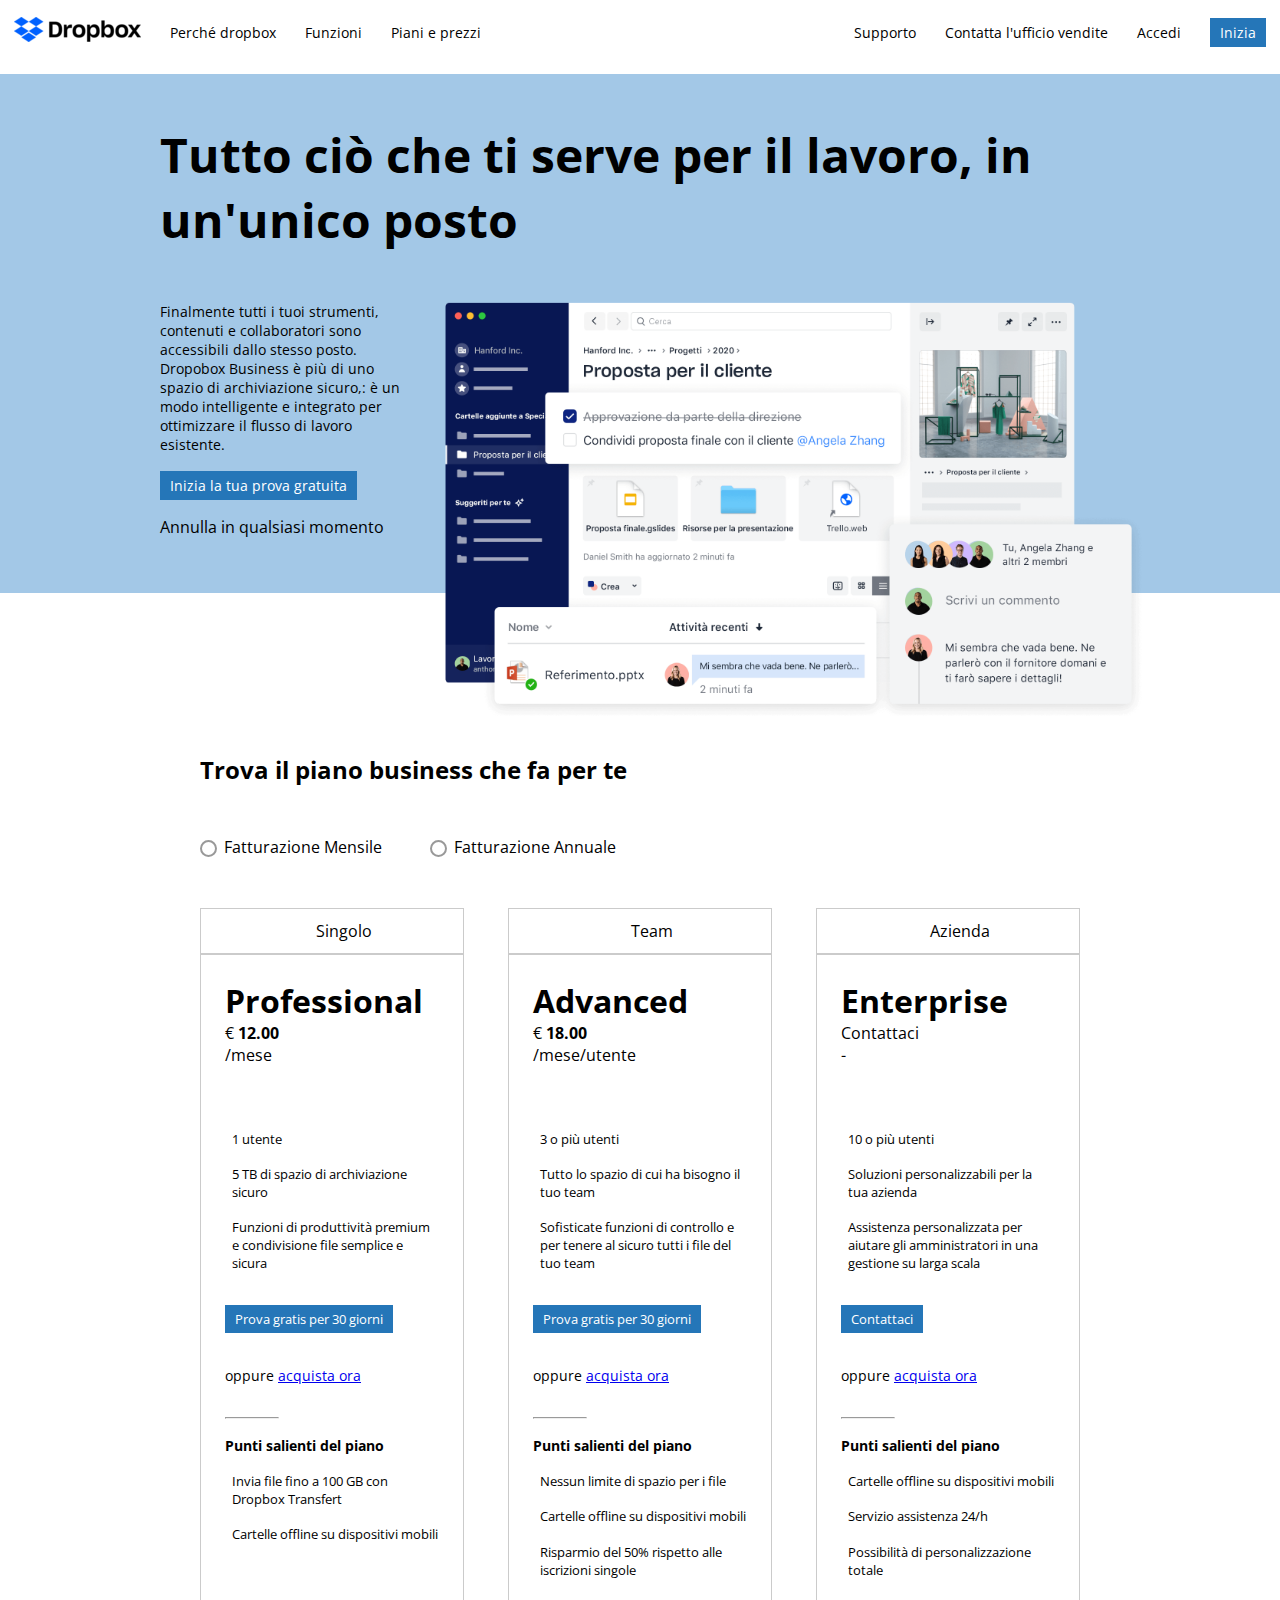
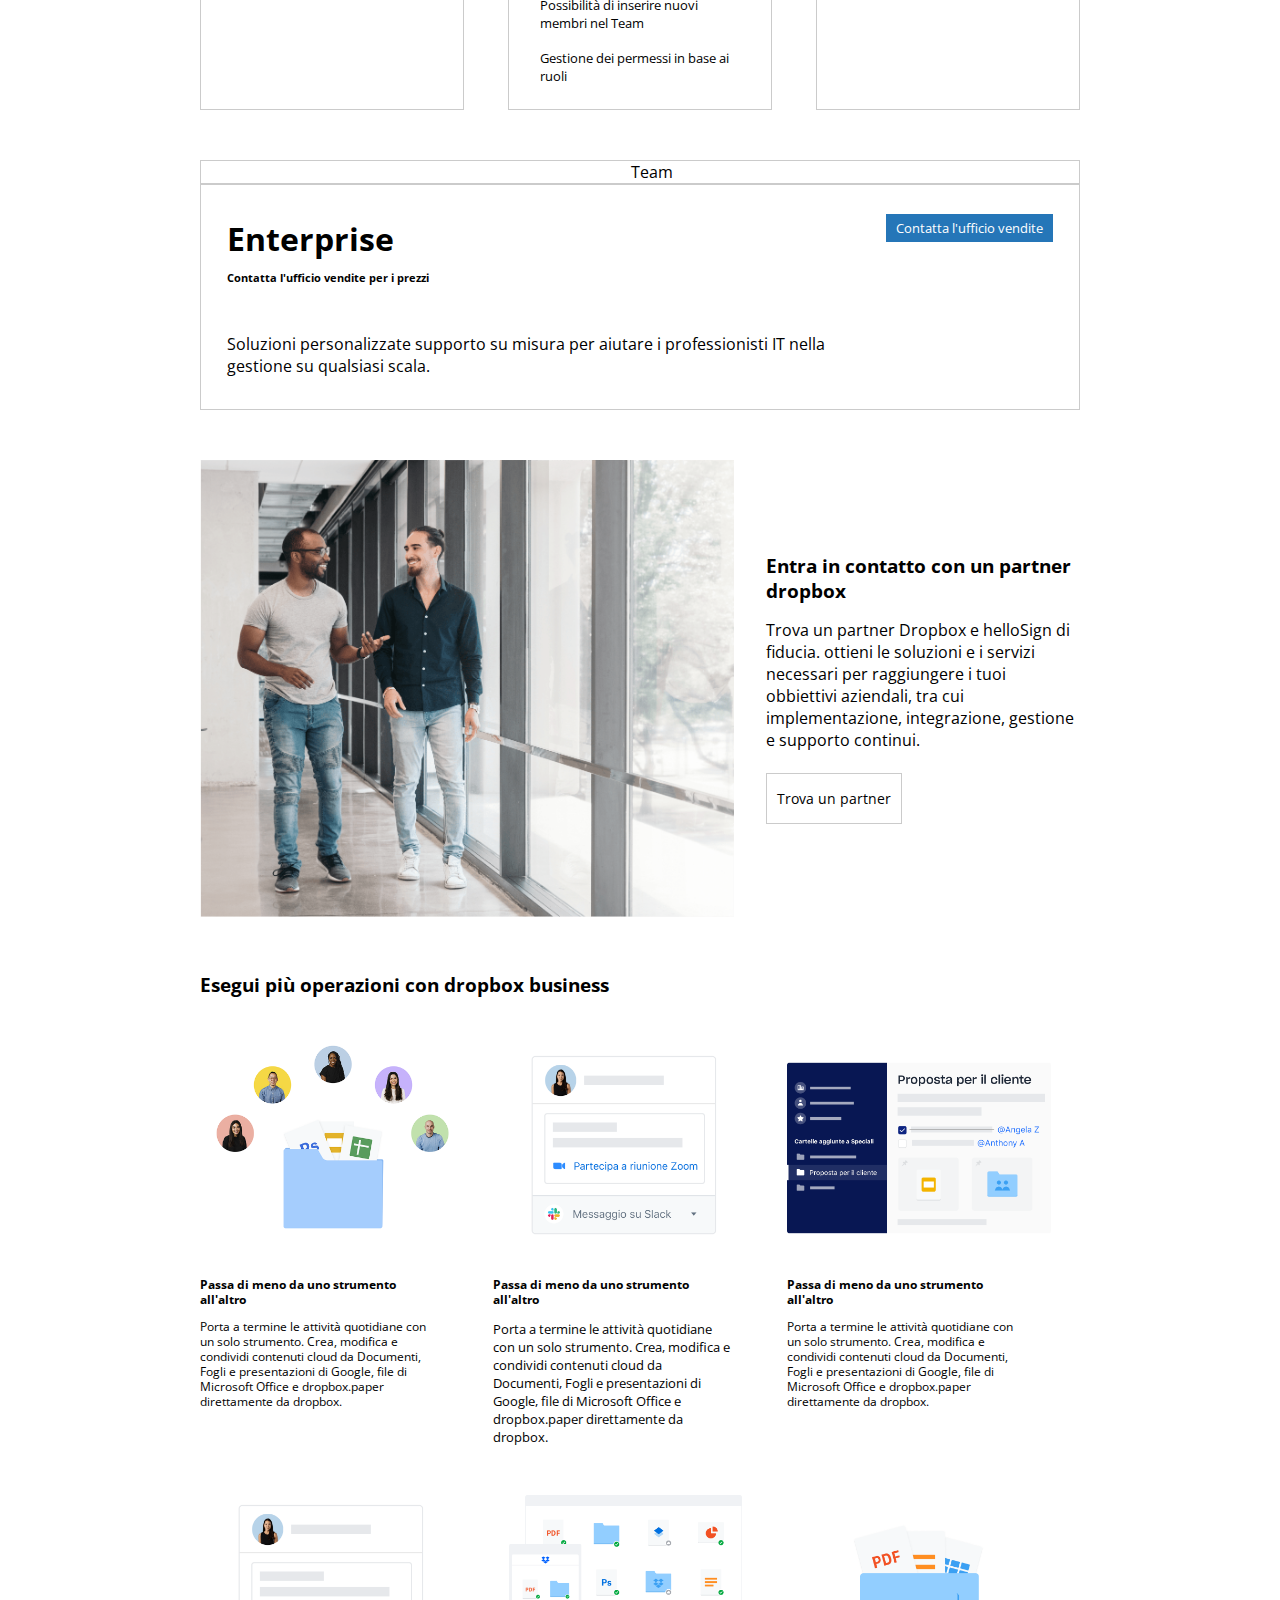
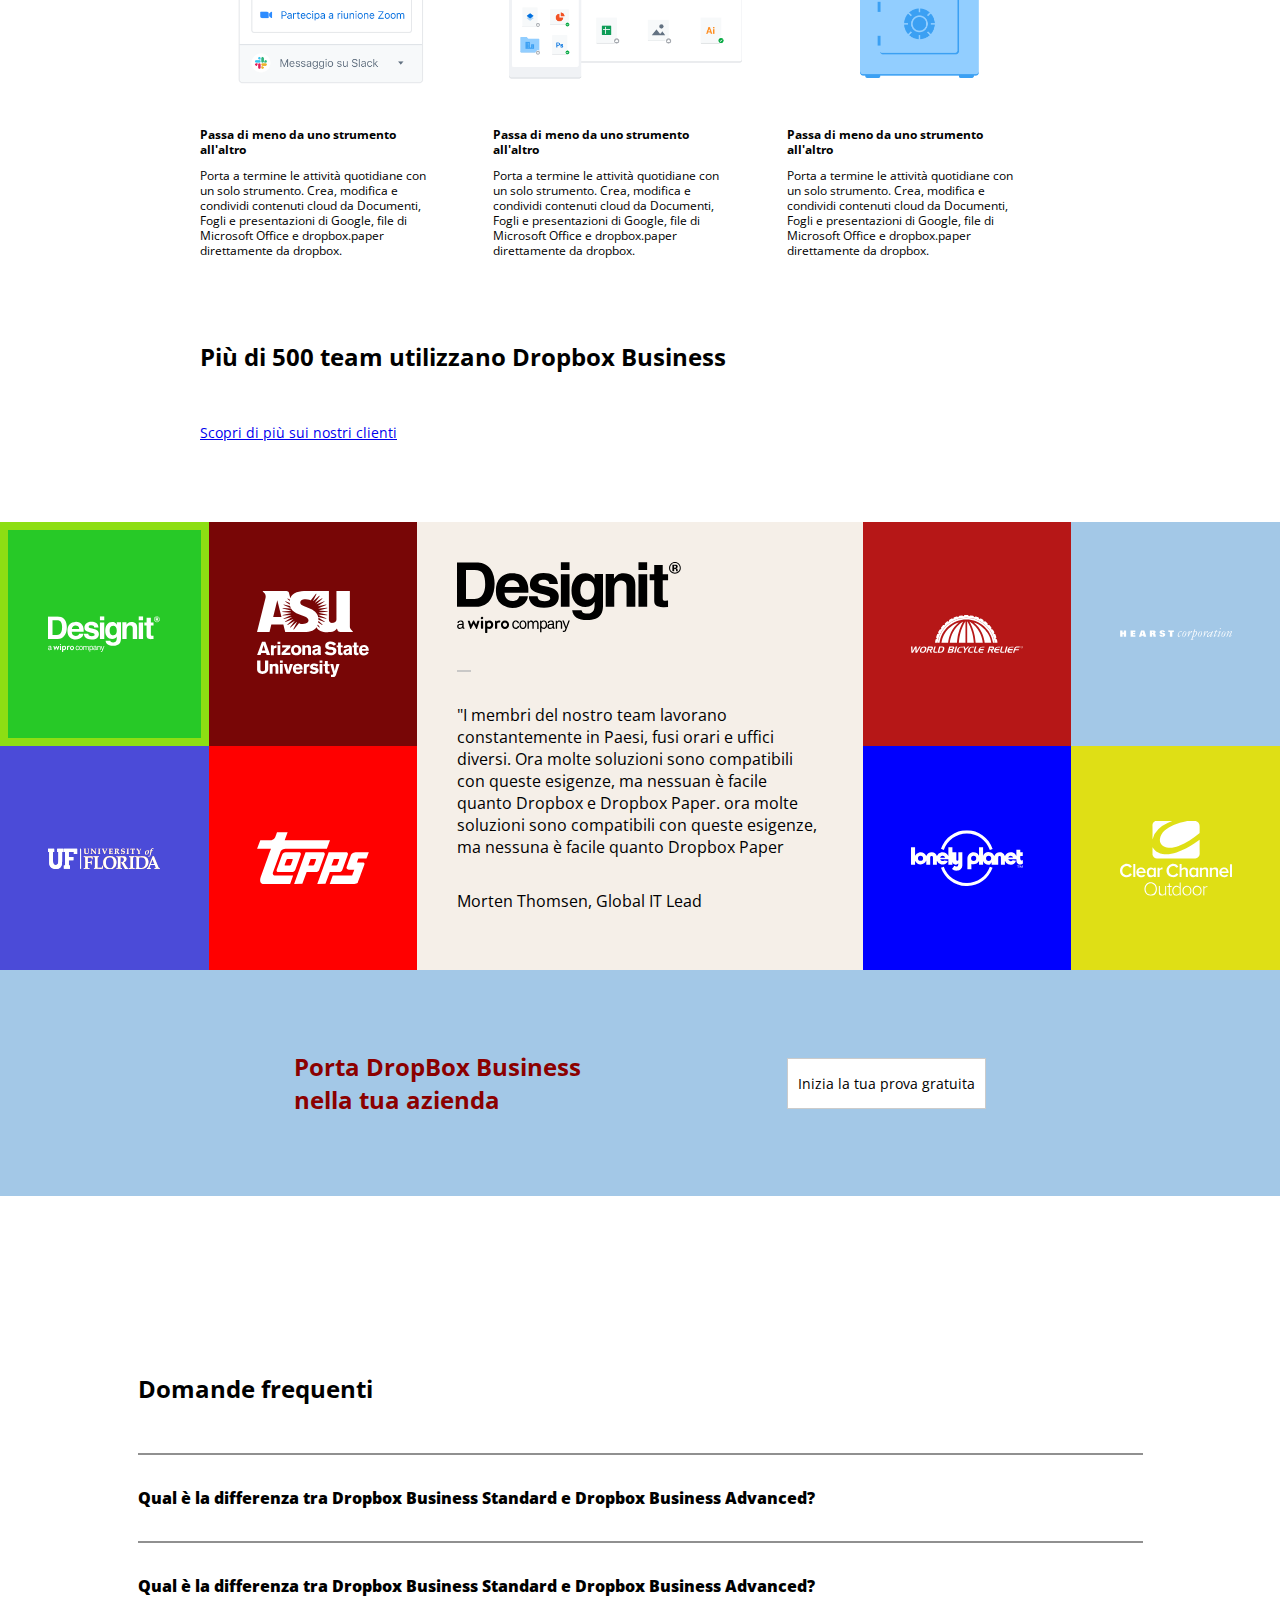
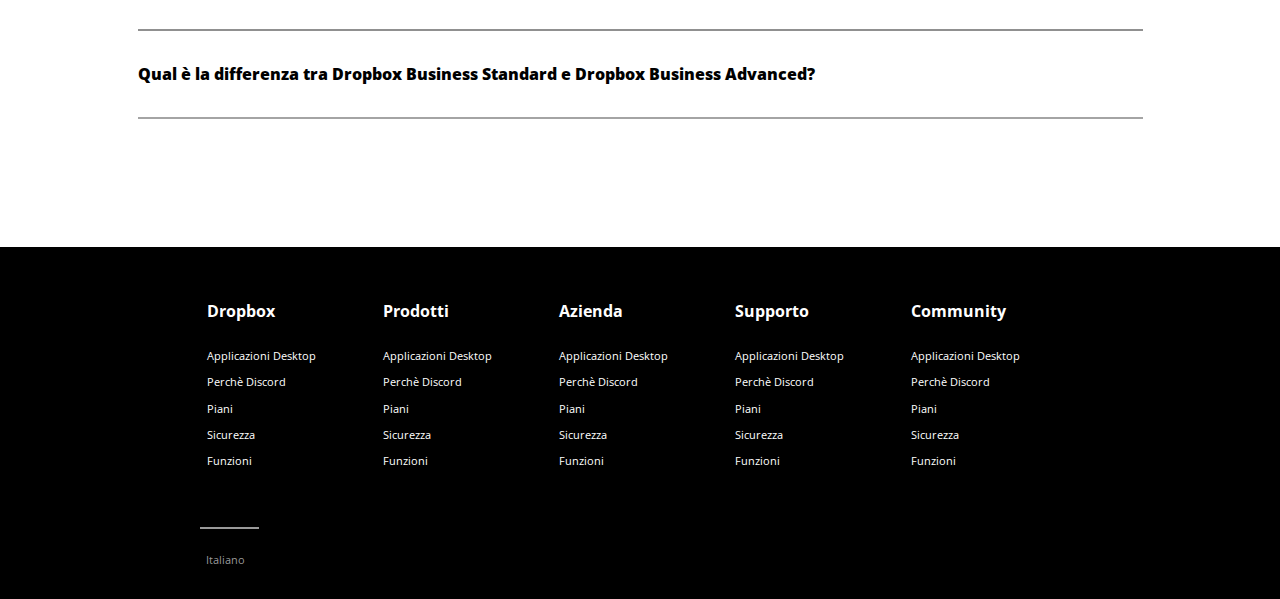
==== bonus/index.html @ b7b5dd9b "Inizio dropdown del bonus." ====
<!DOCTYPE html>
<html lang="en">
    <head>
        <meta charset="UTF-8">
        <meta http-equiv="X-UA-Compatible" content="IE=edge">
        <meta name="viewport" content="width=device-width, initial-scale=1.0">
        <link rel="stylesheet" href="./css/style.css">
        <link rel="preconnect" href="https://fonts.googleapis.com">
        <link rel="preconnect" href="https://fonts.gstatic.com" crossorigin>
        <link rel="stylesheet" href="https://cdnjs.cloudflare.com/ajax/libs/font-awesome/6.2.0/css/all.min.css" integrity="sha512-xh6O/CkQoPOWDdYTDqeRdPCVd1SpvCA9XXcUnZS2FmJNp1coAFzvtCN9BmamE+4aHK8yyUHUSCcJHgXloTyT2A==" crossorigin="anonymous" referrerpolicy="no-referrer" />
        <link href="https://fonts.googleapis.com/css2?family=Noto+Nastaliq+Urdu&family=Open+Sans&display=swap" rel="stylesheet">
        <title>Esercizio Dropbox</title>
    </head>
        <body>

            <!-- Header -->

            <header>
                <div class="header-container">
                    <div class="row-header">
                        <div class="flex flex-header">
                            <div class="margin-top-bottom-20">
                                <a href="#" class="button-reset font-size-09"><img class="margin-1em" src="./img/logo-small.png" alt="logo"></a>
                           </div>
                            <div class="list-container">
                                    <ul class="flex-list">




                                        <li class="list-decoration-none">
                             

                                                <div class="dropdown">
                                                    <a class="link-reset-black margin-1em font-size-09 link" href="#">Perché dropbox</a>
                                                    <div class="dropdown-menu margin-1em  flex flex-column">
                                                        
                                                        
                                                        <a class="link link-reset-black font-size-07" href="#business">Piano Business</a>
                                                       <a class="link link-reset-black font-size-07 margin-top-05em" href="#dropbusiness">Dropbox bunsiness</a>
                                                       <a class="link link-reset-black font-size-07 margin-top-05em" href="#team">Teams partner</a> 
                                                       <a class="link link-reset-black font-size-07 margin-top-05em" href="#faq">Domande frequenti</a>
                                                        
                                                        <a class="link link-reset-black font-size-07" href="#footer">Piè di pagina</a>
                                                        
                                                    </div>
                                                </div>
                
                                            
                                            </li>
                                            






                                        <li class="list-decoration-none"><a class="link-reset-black margin-1em font-size-09" href="#">Funzioni</a></li>
                                        <li class="list-decoration-none"><a class="link-reset-black margin-1em font-size-09" href="#">Piani e prezzi</a></li>
                                    </ul>
                                </div>
                        </div>
                        <div class="col-30 flex flex-header">
                            <div class="list-container">
                                <ul class="flex-list">
                                    <li class="list-decoration-none"><a class="link-reset-black margin-1em font-size-09" href="#">Supporto</a></li>
                                    <li class="list-decoration-none"><a class="link-reset-black margin-1em font-size-09" href="#">Contatta l'ufficio vendite</a></li>
                                    <li class="list-decoration-none"><a class="link-reset-black margin-1em font-size-09" href="#">Accedi</a></li>
                                </ul>
                            </div>
                            <a href="#" class="margin-1em button-reset button-blue font-size-09">Inizia</a>
                        </div>
                    </div>
                </div>
            </header> 

            <!-- Main -->

            <main>
                
                <!-- Prima sezione Jumbo-->
                <section class="section-jumbo">
                    <div class="first-jumbo-container">
                        <div class="row">
                                <div class="title-col">
                                    <div class="big-title">Tutto ciò che ti serve per il lavoro, in un'unico posto</div>
                                </div>
                        <div class="first-jumbo-row flex margin-top-50">
                                <div class="p-col-16em ">
                                    <p class="font-size-09">Finalmente tutti i tuoi strumenti, contenuti e collaboratori sono accessibili dallo stesso posto. Dropobox Business è più di uno spazio di archiviazione sicuro,: è un modo intelligente e integrato per ottimizzare il flusso di lavoro esistente.</p>
                                    <!-- <button class="button-reset button-blue margin-top-bottom-20">Inizia la tua prova gratuita</button> -->
                                    <div class="margin-top-bottom-20"><a href="#" class=" button-reset button-blue font-size-09">Inizia la tua prova gratuita</a></div>
                                    <p>Annulla in qualsiasi momento</p>
                                    <i class="margin-top-50 padding-bottom-2em fa-solid fa-arrow-down"></i>
                                </div>
                                <div class="img-col">
                                    <img class="jumbo" src="./img/jumbo.png" alt="Jumbo">
                                </div>
                        </div>
                        </div>
                    </div>
                </section>


                <!-- Sezione offerte-->

                <section class="margin-top-50 section" id="business">
                    <div class="first-business-container">
                        <div class="row">
                            <div class="business-col">
                                <h3 class="font-size-title">Trova il piano business che fa per te</h3>
                            </div>
                        </div>
                            <div class="business-col flex">
                                <div class="margin-right-3em"><input class="margin-right-05em" type="radio" name="fatturazione">Fatturazione Mensile</div> 
                                <div><input class="margin-right-05em" type="radio" name="fatturazione">Fatturazione Annuale</div>
                            </div>
                        </div>
                    </section>
                    <section>

                         <!-- Sezione piani tariffari-->

                        <div class="business-col promotion-row flex">
                            <div class="promotion-col flex">
                                <span><i class="padding-right-1em fa-solid fa-user-large"></i>Singolo</span>
                            </div>
                            <div class="promotion-col flex">
                                <span><i class="padding-right-1em fa-solid fa-users"></i>Team</span>
                            </div>                            
                            <div class="promotion-col flex">
                                <span><i class="padding-right-1em fa-solid fa-building"></i>Azienda</span>
                            </div>
                        </div>
                        
                        <div class="business-offer-row promotion-row flex">
                            <div class="offer-col">
                                <div class="margin-15em">
                                    <h3 class="title-promotion">Professional</h3>
                                    <span>&euro; <strong>12.00</strong></span>
                                    <div>/mese</div>
                                    <div class="margin-top-30 padding-top-1em">
                                        <div class="flex">
                                            <i class="fa-solid fa-user-large"></i>
                                            <span class="font-size-09"> 1 utente</span>
                                        </div>
                                        <div class="flex">
                                            <i class="fa-solid fa-folder"></i>
                                            <span class="font-size-09">5 TB di spazio di archiviazione sicuro</span>
                                        </div>
                                        <div class="flex">
                                            <i class="fa-solid fa-share-nodes"></i>
                                            <span class="font-size-09">Funzioni di produttività premium e condivisione file semplice e sicura</span>
                                        </div>
                                        <div class="margin-top-bottom-20"><a href="#" class="button-reset button-blue font-size-09">Prova gratis per 30 giorni</a></div>
                                        <div >oppure <a href="#">acquista ora</a></div>
                                        <hr class="margin-right-10em margin-top-2em">
                                        <h4>Punti salienti del piano</h4>
                                        <div class="flex">
                                            <i class="fa-solid fa-check blue-check"></i>
                                            <span class="font-size-09">Invia file fino a 100 GB con Dropbox Transfert</span>
                                        </div>
                                        <div class="flex">
                                            <i class="fa-solid fa-check blue-check "></i>
                                            <span class="font-size-09"> Cartelle offline su dispositivi mobili</span>
                                        </div>
                                        </div>
                                </div>
                            </div>

                            <div class="offer-col">
                                <div class="margin-15em">
                                    <h3 class="title-promotion">Advanced</h3>
                                    <span>&euro; <strong>18.00</strong></span>
                                    <div>/mese/utente</div>
                                    <div class="margin-top-30 padding-top-1em">
                                        <div class="flex">
                                            <i class="fa-solid fa-users"></i>
                                            <span class="font-size-09"> 3 o più utenti</span>
                                        </div>
                                        <div class="flex">
                                            <i class="fa-solid fa-folder"></i>
                                            <span class="font-size-09">Tutto lo spazio di cui ha bisogno il tuo team</span>
                                        </div>
                                        <div class="flex">
                                            <i class="fa-solid fa-share-nodes"></i>
                                            <span class="font-size-09">Sofisticate funzioni di controllo e per tenere al sicuro tutti i file del tuo team</span>
                                        </div>
                                        <div class="margin-top-bottom-20"><a href="#" class="button-reset button-blue font-size-09">Prova gratis per 30 giorni</a></div>
                                        <div>oppure <a href="#">acquista ora</a></div>
                                        <hr class="margin-right-10em margin-top-2em">
                                        <h4>Punti salienti del piano</h4>
                                        <div class="flex">
                                            <i class="fa-solid fa-check blue-check "></i>
                                            <span class="font-size-09">Nessun limite di spazio per i file</span>
                                        </div>
                                        <div class="flex">
                                            <i class="fa-solid fa-check blue-check "></i>
                                            <span class="font-size-09">Cartelle offline su dispositivi mobili</span>
                                        </div>
                                        <div class="flex">
                                            <i class="fa-solid fa-check blue-check "></i>
                                            <span class="font-size-09">Risparmio del 50% rispetto alle iscrizioni singole</span>
                                        </div>
                                        <div class="flex">
                                            <i class="fa-solid fa-check blue-check "></i>
                                            <span class="font-size-09">Possibilità di inserire nuovi membri nel Team</span>
                                        </div>
                                        <div class="flex">
                                            <i class="fa-solid fa-check blue-check "></i>
                                            <span class="font-size-09">Gestione dei permessi in base ai ruoli</span>
                                        </div>
                                    </div>
                                </div>
                            </div>

                            <div class="offer-col">
                                <div class="margin-15em">
                                    <h3 class="title-promotion">Enterprise</h3>
                                    <span>Contattaci</span>
                                    <div>-</div>
                                    <div class="margin-top-30 padding-top-1em">
                                        <div class="flex">
                                            <i class="fa-solid fa-user-large"></i>
                                            <span class="font-size-09"> 10 o più utenti</span>
                                        </div>
                                        <div class="flex">
                                            <i class="fa-solid fa-folder"></i>
                                            <span class="font-size-09">Soluzioni personalizzabili per la tua azienda</span>
                                        </div>
                                        <div class="flex">
                                            <i class="fa-solid fa-share-nodes"></i>
                                            <span class="font-size-09">Assistenza personalizzata per aiutare gli amministratori in una gestione su larga scala</span>
                                        </div>
                                        <div class="margin-top-bottom-20"><a href="#" class="button-reset button-blue font-size-09">Contattaci</a></div>
                                        <div>oppure <a href="#">acquista ora</a></div>
                                        <hr class="margin-right-10em margin-top-2em">
                                        <h4>Punti salienti del piano</h4>
                                        <div class="flex">
                                            <i class="fa-solid fa-check blue-check "></i>
                                            <span class="font-size-09"> Cartelle offline su dispositivi mobili</span>
                                        </div>
                                        <div class="flex">
                                            <i class="fa-solid fa-check blue-check "></i>
                                            <span class="font-size-09">Servizio assistenza 24/h</span>
                                        </div>
                                        <div class="flex">
                                            <i class="fa-solid fa-check blue-check "></i>
                                            <span class="font-size-09">Possibilità di personalizzazione totale</span>
                                        </div>
                                    </div>
                                </div>
                            </div>
                        </div>
                </section>

                <!-- Team -->
                
                <section class="team-height" id="partner">
                    <div class="flex flex-center margin-top-50">
                        <div class="private-row">
                            <div class="private-col flex ">
                                <div><i class="padding-right-1em fa-solid fa-building"></i>Team</div>
                            </div>
                            <div class="private-col flex justify-content">
                                <div class="enterprise-width">
                                    <h3 class="title-promotion">Enterprise</h3>
                                    <h6>Contatta l'ufficio vendite per i prezzi</h6>
                                    <p class="margin-top-2em">Soluzioni personalizzate supporto su misura per aiutare i professionisti IT nella gestione su qualsiasi scala.</p>
                                </div>
                                <div class="padding-top-1em">
                                    <div><a href="#" class="button-reset button-blue font-size-09">Contatta l'ufficio vendite</a></div>
                                </div>
                            </div>
                        </div>
                    </div>
                </section>

                <!--  Sezione partner dropbox -->
                
                <section class="height">
                    <div class="flex flex-center margin-top-50">
                        <div class="partner-container">
                            <div class="partner-row flex">
                                <div class="partner-col-img">
                                    <img class="partner-img" src="./img/partner.png" alt="">
                                </div>
                                <div class="img-text-col flex">
                                    <h3>Entra in contatto con un partner dropbox</h3>
                                    <p>Trova un partner Dropbox e helloSign di fiducia. ottieni le soluzioni e i servizi necessari per raggiungere i tuoi obbiettivi aziendali, tra cui implementazione, integrazione, gestione e supporto continui.</p>
                                    <div class="margin-top-bottom-20"><a href="#" class="button-reset button-white font-size-09">Trova un partner</a></div>
                                </div>
                            </div>
                        </div>
                    </div>
                </section>

                 <!--  Sezione operazioni dropbox business  -->

                <section id="dropbusiness">
                    <div class="operation-container flex margin-top-50 ">
                        <div class="operation-row ">
                            <h3 class="-big">Esegui più operazioni con dropbox business</h3>
                            
                            <div class="flex flex-row padding-top-1em">
                                <div class="col-33 padding-right">
                                    <img class="partner-img" src="./img/business-feature-switching-tools.png" alt="">
                                    <div class="description-img">
                                        <h4>Passa di meno da uno strumento all'altro</h4>
                                        <p class="font-size-09">Porta a termine le attività quotidiane con un solo strumento. Crea, modifica e condividi contenuti cloud da Documenti, Fogli e presentazioni di Google, file di Microsoft Office e dropbox.paper direttamente da dropbox.</p>
                                    </div>
                                </div>
                                
                                <div class="col-33 padding-right">
                                    <img class="partner-img" src="./img/business-feature-integrations-it.png" alt="">
                                    <div class="description-img">
                                        <h4>Passa di meno da uno strumento all'altro</h4>
                                        <p class="">Porta a termine le attività quotidiane con un solo strumento. Crea, modifica e condividi contenuti cloud da Documenti, Fogli e presentazioni di Google, file di Microsoft Office e dropbox.paper direttamente da dropbox.</p>
                                    </div>
                                </div>
                                
                                <div class="col-33 padding-right">
                                    <img class="partner-img" src="./img/business-feature-coordinate-it.png" alt="">
                                    <div class="description-img">
                                        <h4>Passa di meno da uno strumento all'altro</h4>
                                        <p class="font-size-09">Porta a termine le attività quotidiane con un solo strumento. Crea, modifica e condividi contenuti cloud da Documenti, Fogli e presentazioni di Google, file di Microsoft Office e dropbox.paper direttamente da dropbox.</p>
                                    </div>
                                </div>
                            </div>

                            <div class="flex flex-row padding-top-1em">
                                <div class="col-33 padding-right">
                                    <img class="partner-img" src="./img/business-feature-integrations-it.png" alt="">
                                    <div class="description-img">
                                            <h4>Passa di meno da uno strumento all'altro</h4>
                                            <p class="font-size-09">Porta a termine le attività quotidiane con un solo strumento. Crea, modifica e condividi contenuti cloud da Documenti, Fogli e presentazioni di Google, file di Microsoft Office e dropbox.paper direttamente da dropbox.</p>
                                    </div>
                                </div>                     
                                <div class="col-33 padding-right">
                                    <img class="partner-img" src="./img/business-feature-multi-device.png" alt="">
                                    <div class="description-img">
                                        <h4>Passa di meno da uno strumento all'altro</h4>
                                        <p class="font-size-09">Porta a termine le attività quotidiane con un solo strumento. Crea, modifica e condividi contenuti cloud da Documenti, Fogli e presentazioni di Google, file di Microsoft Office e dropbox.paper direttamente da dropbox.</p>
                                    </div>
                                </div>                             
                                <div class="col-33 padding-right">
                                    <img class="partner-img" src="./img/business-feature-security.png" alt="">
                                    <div class="description-img">
                                        <h4>Passa di meno da uno strumento all'altro</h4>
                                        <p class="font-size-09">Porta a termine le attività quotidiane con un solo strumento. Crea, modifica e condividi contenuti cloud da Documenti, Fogli e presentazioni di Google, file di Microsoft Office e dropbox.paper direttamente da dropbox.</p>
                                    </div>
                                </div>
                            </div>

                            <!-- Dopbox business -->

                            <div class="margin-top-50 padding-top-2em ">
                                <h3 class="font-size-title">Più di 500 team utilizzano Dropbox Business</h3>
                                <div class="margin-top-50 font-size-09">
                                    <a href="#">Scopri di più sui nostri clienti</a>
                                </div>
                            </div>   
                        </div>
                    </div>
                </section>

                <!--Sezione Loghi -->

                <section id="team">
                    <div class="logos-container">
                        <div class="logos-row flex">
                            <div class="logos-col">
                                <div class="logo-row flex">
                                    <div class="logos-col green-background-border">
                                        <img class="logo-filter-position" src="./img/designit.svg" alt="logo-design">
                                    </div>
                                    <div class="logos-col darkerred-background">
                                        <img class="logo-filter-position" src="./img/arizona_state_university.svg" alt="logo-arizona-state-university">
                                    </div>
                                </div>
                                <div class="logo-row flex lightblue-background">
                                    <div class="logos-col">
                                        <img class="logo-filter-position" src="./img/university_of_florida.svg" alt="logo-florida-university">
                                    </div>
                                    <div class="logos-col red-background">
                                        <img class="logo-filter-position" src="./img/topps.svg" alt="topps-logo">
                                    </div>
                                </div>
                            </div>

                            <div class="logo-central-col central-background-color">
                                <img class="logo-central " src="./img/designit.svg" alt="design-logo">
                                <div class="border-bottom padding-top-2em"></div>
                                <p class="padding-top-2em">"I membri del nostro team lavorano constantemente in Paesi, fusi orari e uffici diversi. Ora molte soluzioni sono compatibili con queste esigenze, ma nessuan è facile quanto Dropbox e Dropbox Paper. ora molte soluzioni sono compatibili con queste esigenze, ma nessuna è facile quanto Dropbox Paper</p>
                                <div class="padding-top-2em">Morten Thomsen, Global IT Lead</div>
                            </div>

                            <div class="logos-col">
                                <div class="logo-row flex">
                                    <div class="logos-col darkred-background">
                                         <img class="logo-filter-position" src="./img/world_bicycle_relief.svg" alt="world_bicycle_relief-logo">
                                    </div>
                                    <div class="logos-col azul-background">
                                         <img class="logo-filter-position" src="./img/hearst_corp.svg" alt="hearst_corp-logo">
                                    </div>
                                </div>
                                <div class="logo-row flex">
                                    <div class="logos-col blue-background">
                                         <img class="logo-filter-position" src="./img/lonely_planet.svg" alt="lonely_planet-logo">
                                    </div>
                                    <div class="logos-col yellow-background">
                                         <img class="logo-filter-position" src="./img/clear_channel.svg" alt="clear_channel-logo">
                                    </div>
                                </div>
                            </div>
                        </div>
                    </div>

                </section>

                <!--  Dropbox business section  -->

                <section>
                    <div class="dropboxbusiness-container flex">
                        <div class="dropboxbusiness-row">
                            <div class="dropboxbusiness-col flex">
                                <div class="dropboxbusiness-col-title"><h3 class="font-size-title color-darkred">Porta DropBox Business nella tua azienda</h3></div>
                                <div class="margin-top-bottom-20"><a href="#" class="button-reset button-white font-size-09">Inizia la tua prova gratuita</a></div>
                            </div>
                        </div>
                    </div>
                </section>

                <!-- Domande frequenti -->

                <section id="faq">
                    <div class="question-container flex flex-center">
                        <div class="question-row flex ">
                            <div class="question-col">
                                <div><h3 class="font-size-big padding-vertical-2em">Domande frequenti</h3></div>
                                <div class="border-top-color-gray"></div>
                                <div class="border-top padding-vertical-2em font-weight-900">Qual è la differenza tra Dropbox Business Standard e Dropbox Business Advanced?<i class="fa-solid fa-angle-down margin-left-20em"></i></div>
                                <div class="border-top-color-gray"></div>
                                <div class="border-top padding-vertical-2em font-weight-900">Qual è la differenza tra Dropbox Business Standard e Dropbox Business Advanced?<i class="fa-solid fa-angle-down margin-left-20em"></i></div>
                                <div class="border-top-color-gray "></div>
                                <div class="border-top padding-vertical-2em font-weight-900">Qual è la differenza tra Dropbox Business Standard e Dropbox Business Advanced?<i class="fa-solid fa-angle-down margin-left-20em"></i></div>
                                <div class="border-bottom-color-gray"></div>
                            </div>
                        </div>
                    </div>

                </section>
            </main>


            <!-- Footer -->

            <footer class="border" id="footer"> 
                <section class="row-footer">
                    <div class="footer-container">

                        
                            <div class="footer-col">
                                <ul class="unordered-list-footer">
                                    <li class="h3-footer">Dropbox</li>
                                    <li class="font-size-07"><a class="link-reset" href="#">Applicazioni Desktop</a></li>
                                    <li class="font-size-07"><a class="link-reset" href="#">Perchè Discord</a></li>
                                    <li class="font-size-07"><a class="link-reset"  href="#">Piani</a></li>
                                    <li class="font-size-07"><a class="link-reset"  href="#">Sicurezza</a></li>
                                    <li class="font-size-07"><a class="link-reset"  href="#">Funzioni</a></li>
                                </ul>
                            </div>
                            <div class="footer-col">
                                <ul class="unordered-list-footer">
                                    <li class="h3-footer">Prodotti</li>
                                    <li class="font-size-07"><a class="link-reset" href="#">Applicazioni Desktop</a></li>
                                    <li class="font-size-07"><a class="link-reset" href="#">Perchè Discord</a></li>
                                    <li class="font-size-07"><a class="link-reset"  href="#">Piani</a></li>
                                    <li class="font-size-07"><a class="link-reset"  href="#">Sicurezza</a></li>
                                    <li class="font-size-07"><a class="link-reset"  href="#">Funzioni</a></li>
                                </ul>
                            </div>
                            <div class="footer-col">
                                <ul class="unordered-list-footer">
                                    <li class="h3-footer">Azienda</li>
                                    <li class="font-size-07"><a class="link-reset" href="#">Applicazioni Desktop</a></li>
                                    <li class="font-size-07"><a class="link-reset" href="#">Perchè Discord</a></li>
                                    <li class="font-size-07"><a class="link-reset"  href="#">Piani</a></li>
                                    <li class="font-size-07"><a class="link-reset"  href="#">Sicurezza</a></li>
                                    <li class="font-size-07"><a class="link-reset"  href="#">Funzioni</a></li>
                                </ul>
                            </div>
                            <div class="footer-col">
                                <ul class="unordered-list-footer">
                                    <li class="h3-footer">Supporto</li>
                                    <li class="font-size-07"><a class="link-reset" href="#">Applicazioni Desktop</a></li>
                                    <li class="font-size-07"><a class="link-reset" href="#">Perchè Discord</a></li>
                                    <li class="font-size-07"><a class="link-reset"  href="#">Piani</a></li>
                                    <li class="font-size-07"><a class="link-reset"  href="#">Sicurezza</a></li>
                                    <li class="font-size-07"><a class="link-reset"  href="#">Funzioni</a></li>
                                </ul>
                            </div>
                            <div class="footer-col">
                                <ul class="unordered-list-footer">
                                    <li class="h3-footer">Community</li>
                                    <li class="font-size-07"><a class="link-reset" href="#">Applicazioni Desktop</a></li>
                                    <li class="font-size-07"><a class="link-reset" href="#">Perchè Discord</a></li>
                                    <li class="font-size-07"><a class="link-reset"  href="#">Piani</a></li>
                                    <li class="font-size-07"><a class="link-reset"  href="#">Sicurezza</a></li>
                                    <li class="font-size-07"><a class="link-reset"  href="#">Funzioni</a></li>
                                </ul>
                            </div>
                    </div>
                </section>

                <section>
                    <div class="footer-container">
                        <div class="bottom-container border-top">
                            <div class="footer-logo-col">
                                <div class="language font-size-07 padding-top-2em"><i class="fa-solid fa-earth-europe"></i>Italiano<i class="fa-solid fa-angle-up padding-left"></i>
                                </div>
                            </div>
                        </div>
                    </div>
                </section>
            </footer>
        </body>
</html>
---- bonus/css/style.css ----
*{
    padding: 0;
    margin: 0;
    box-sizing: border-box;
    font-family: 'Noto Nastaliq Urdu', serif;
    font-family: 'Open Sans', sans-serif;
    
}

/* Colore testo */

.color-white{
    color: white;
}

.color-darkred{
    color: darkred;
}

/* flex */

.flex{
    display: flex;
}

.flex-column{
    flex-direction: column;
}

.flex-list{
    display: flex;
    flex-direction: row;
}
/* toglie la personalizzazione di default */

.link-reset{
    text-decoration: none;
    color: white;
}

.link-reset-black{
    text-decoration: none;
    color: black;
}

.list-decoration-none{
    list-style-type: none;
}
/* Bottoni */

.button-reset{
    text-decoration: none;
    border: none;
    background-color: transparent;
    margin: 5px 0px;
}

.button-blue{
    background-color: rgb(37, 118, 184);
    color: white;
    padding: 5px 10px 5px 10px;
}

.button-white{
    background-color: white;
    padding: 15px 10px 15px 10px;
    color: black;
    border: 1px solid rgba(191, 191, 191, 0.807);
}

/* Margin e Padding */

.margin-top-2em{
    margin-top: 2em;
}

.margin-right-10em{
    margin-right: 10em;
}

.margin-top-bottom-20{
    margin: 20px 0px 20px 0px;
}

.margin-top-30{
    margin-top: 30px;
}

.margin-top-50{
    margin-top: 50px;
}

.margin-top-05em{
    margin-top: 1em;
}

.margin-1em{
    margin: 1em;
}

.margin-15em{
    margin: 1.5em;
}

.margin-right-3em{
    margin-right: 3em;
}
.margin-right-05em, .fa-solid{
    margin-right: 0.5em;
}

.margin-left-20em{
    margin-left: 20em;
}

.padding-bottom{
    padding-bottom: 2em;
}

.padding-right-1em{
    padding-right: 1em;
}

.padding-right{
    padding-right: 2em;
}

.padding-left{
    padding-left: 0.8em;
}

.padding-left-22{
    padding-left: 22em;
}

.padding-top-2em{
    padding-top: 2em;
}

.padding-top-2em{
    padding-top: 2em;
}

.padding-top-1em{
    padding-top: 1em;
}

.padding-vertical-2em{
    padding: 2em 0em;
}
/* Icone */

.fa-arrow-down{
    font-size: 2.5em;
}

/* Font */

.text-center{
    text-align: center;
}

.font-size-07{
    font-size: 0.7em;
}

.font-size-09{
    font-size: 0.9em;
}

.font-size-title{
    font-size: 1.5em;
}
/* Header */

.row-header{
    height: 4em;
    width: 100%;
}

.row-header{
    display: flex;
    justify-content: space-between;
    align-items: center;
}

.flex-header{
    align-items: center;
    justify-content: space-around;
}

/* Main */

/*Prima sezione Jumbo*/

.section-jumbo{
   
    width: 100%;
    background-color: rgb(163, 200, 231);
    margin-bottom: 10em;
}

.title-col{
    width: 60em;
    margin: 0 auto;
}

.font-weight-900{
    font-weight: 900;
}

.big-title{
    padding-top: 1em;
    margin-top: 0.2em;
    font-weight: bolder;
    font-size: 3em;
}

.first-jumbo-row{
    justify-content: center;
}

.p-col-16em{
    width: 16em;
}

.img-col{
    width: 44em;
    position: relative;
}

.jumbo{
    position: absolute;
    left: 0;
    top:0;
    width: 46em;
}

/* Sezione offerte*/

.business-col{
    width: 55em;
    margin: 50px auto 0px auto;
}

.promotion-row{
    justify-content: space-between;
}

.promotion-col{
    border: 1px solid rgba(191, 191, 191, 0.807);
    padding: 0.7em;
    width: 30%;
    justify-content: center;
    align-items: center;
}

.business-offer-row{
    width: 55em;
    margin: 0px auto;
}


.offer-col{
    max-width: 30%;
    border: 1px solid rgba(191, 191, 191, 0.807);
    justify-content:space-around;
}

.title-promotion{
    font-size: 2em;
    font-weight: bolder;
}

.blue-check{
    padding-top: 0.3em;
    color: rgb(64, 64, 239);

}

.padding-top-1em div,h4{
    padding-top: 1.2em;
    font-size: 0.9em;
}

/* Radio button */

input {
    appearance: none;
    border-radius: 50%;
    width: 1.3em;
    height: 1.3em;
    border: 2px solid #999;
    transition: 0.2s ease;
    margin-right: 5px;
    position: relative;
    top: 4px;
  }
  
  input:checked {
    border: 0.40em solid rgb(11, 28, 255);
  }

/* Sezione piani tariffari */

.private-col{
    border: 1px solid rgba(191, 191, 191, 0.807);
    width: 55em;
    flex-wrap: wrap;
    justify-content: center;
}
.flex-center{
    justify-content: center;
    align-items: center;
}
.justify-content{
    justify-content: space-around;
}

.enterprise-width{
    width: 38em;
    padding-bottom: 2em;
}
.enterprise-width *{
    padding-top: 1em;
}

/* Sezione partner dropbox */


.partner-row{
    width: 55em;
}

.img-text-col{
    width: 45em; 
    flex-direction: column;
    flex-wrap: wrap;
    justify-content: center;
    gap: 1em 0em;
    padding-left: 2em;
}

.partner-img{
   width: 100%;
}



.operation-container{
    justify-content: center;
}

.operation-row{
    width: 55em;
    margin-bottom: 5em;
}

.col-33{
    width: calc(100% / 3);
}

.partner-img{
    width: 100%;
 }

 .description-img{
    text-align:left;
    width:90%;
 }
 
 .description-img p{
    padding-top: 1em;
 }
 
 .font-size-big{
    font-size: 1.5em;
 }

 
 /* Sezione Loghi */


 .logos-row{
    width: 100%;
 }

 .logos-col{
    height: 14em;
    position: relative;
 }

 .logo-central-col{
    height: 28em;
 }

 .logo-central{
    width: 14em;
 }

 .logos-col{
    width: calc(100% / 2);
 }

.logos-col img{
    width: 7em;
}

.logo-central-col{
    width: calc(100% / 2);
    padding: 2.5em;
}

.logo-filter-position{
    position: absolute;
    top: 50%;
    left: 50%;
    transform: translate(-50%, -50%);
    filter: invert(1);
}

.green-background-border{
    background-color: rgb(39, 201, 39);
    border: 0.5em solid rgb(141, 222, 19);
}

.darkerred-background{
    background-color: rgb(120, 6, 6);
}

.lightblue-background{
    background-color: rgb(75, 75, 216);
}

.red-background{
    background-color: red;
}

.central-background-color{
    background-color: rgba(243, 236, 228, 0.857);
}

.darkred-background{
    background-color: rgb(182, 23, 23);
}

.azul-background{
   background-color: rgb(163, 200, 231);
}

.blue-background{
    background-color: blue;
}

.yellow-background{
    background-color: rgb(223, 223, 21);
}

/* dropbox business section */

.dropboxbusiness-container{
    padding: 5em 0em;
    width: 100%;
    background-color: rgb(163, 200, 231);
    justify-content: center;

}

.dropboxbusiness-row{
    width: 70%;
}

.dropboxbusiness-col{
    justify-content: space-around;
    align-items: center;
    
}

.second-button-white{
    background-color: white;
    padding: 1em 4em 1em 4em;
    color: black;
}

.dropboxbusiness-col-title{
    max-width: 18em;
}

/* Sezione domande */

.question-row{
    margin: 8em;
}


/* Bonus */






 /* Footer */

 .footer-container{
    display: flex;
    width: 100%;
    background-color: rgb(0, 0, 0);
    justify-content: center;
    align-items: flex-start;
    padding-top: 3em;
}


.h3-footer{
    padding-top: 5px;
    margin-bottom: 10px;
    font-weight: bold;
    color: rgba(255, 255, 255);
}

.footer-col{
    width: calc(55em / 5);
}

footer li{
    padding-bottom: 1em;
}

.unordered-list-footer{
    list-style-type: none;
    padding-left: 7px;
    color: white;
    height: 100%;
}

.bottom-container{
    display: flex;
    width: 55em;
    margin-bottom: 2em;
}

.border-top-color-gray{
    border-top: 2px solid;
    color:  rgb(144, 144, 144);
}

.border-bottom-color-gray{
    border-bottom: 2px solid;
    color:  rgba(142, 142, 142, 0.807);
}

.language{
    border-top: 2px solid;
    color:  rgba(191, 191, 191, 0.807); 
}
.border-bottom{
    margin-right: 22em;
    border-bottom: 2px solid;
    color:  rgba(191, 191, 191, 0.807);
}



/* prova bonus */
.margin-0-8em{
    margin: 0em 8em;
}

.panel{
    display: none;
}

.active .panel:hover{
    display: contents;
}


/* Bonus */

.dropdown{
    position: relative;
}

.dropdown-menu{ 
    min-width: 9em;
    position: absolute;
    margin-left: auto;
    margin-right: auto;
    left: 0;
    right: 0;

    background-color: white;
    padding: 0.75em;
    box-shadow: 0px 2px 5px 0px rgba(0, 0, 0, 0.3);
    opacity: 0;
    transform: translateY(-10px);
    transition: opacity 0.3s ease-in-out, transform 0.3s ease-in-out;
}

.dropdown > .link:focus + .dropdown-menu{
    opacity: 1;
    transform: translateY(0);
}
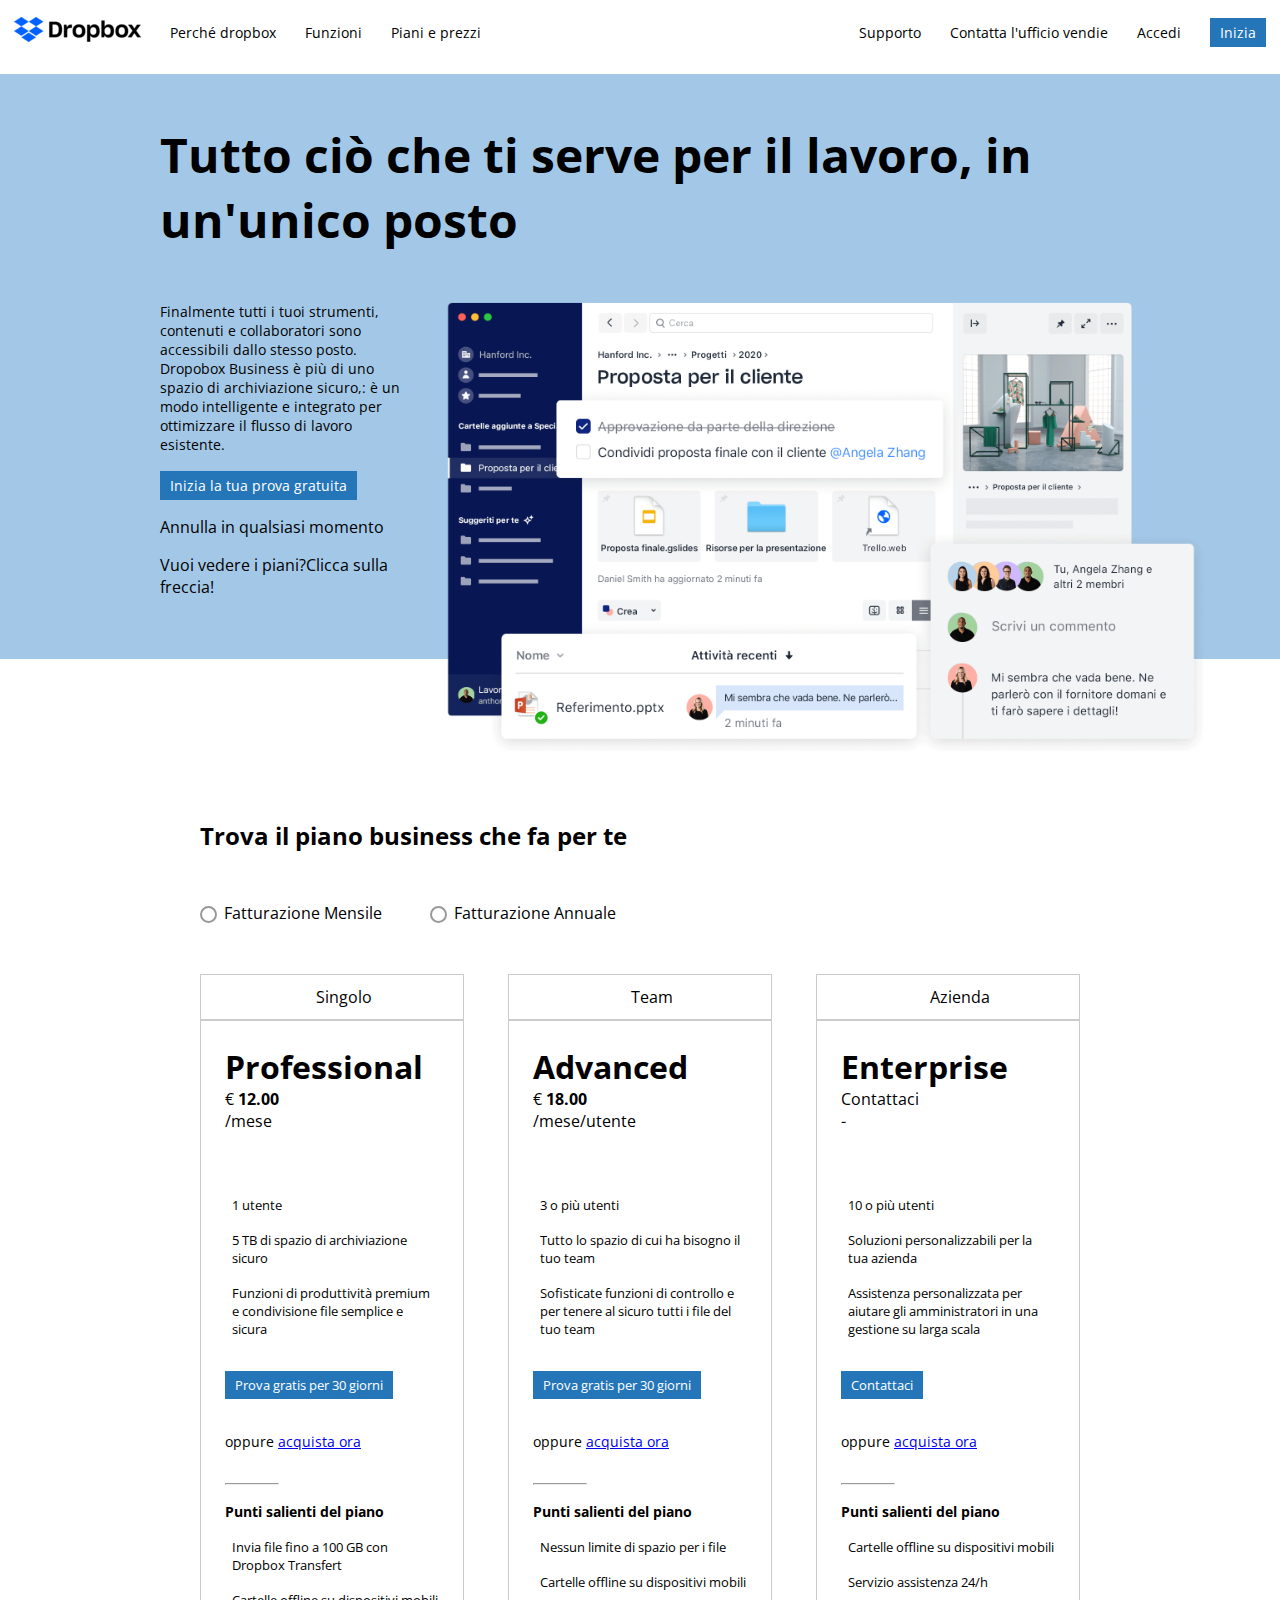
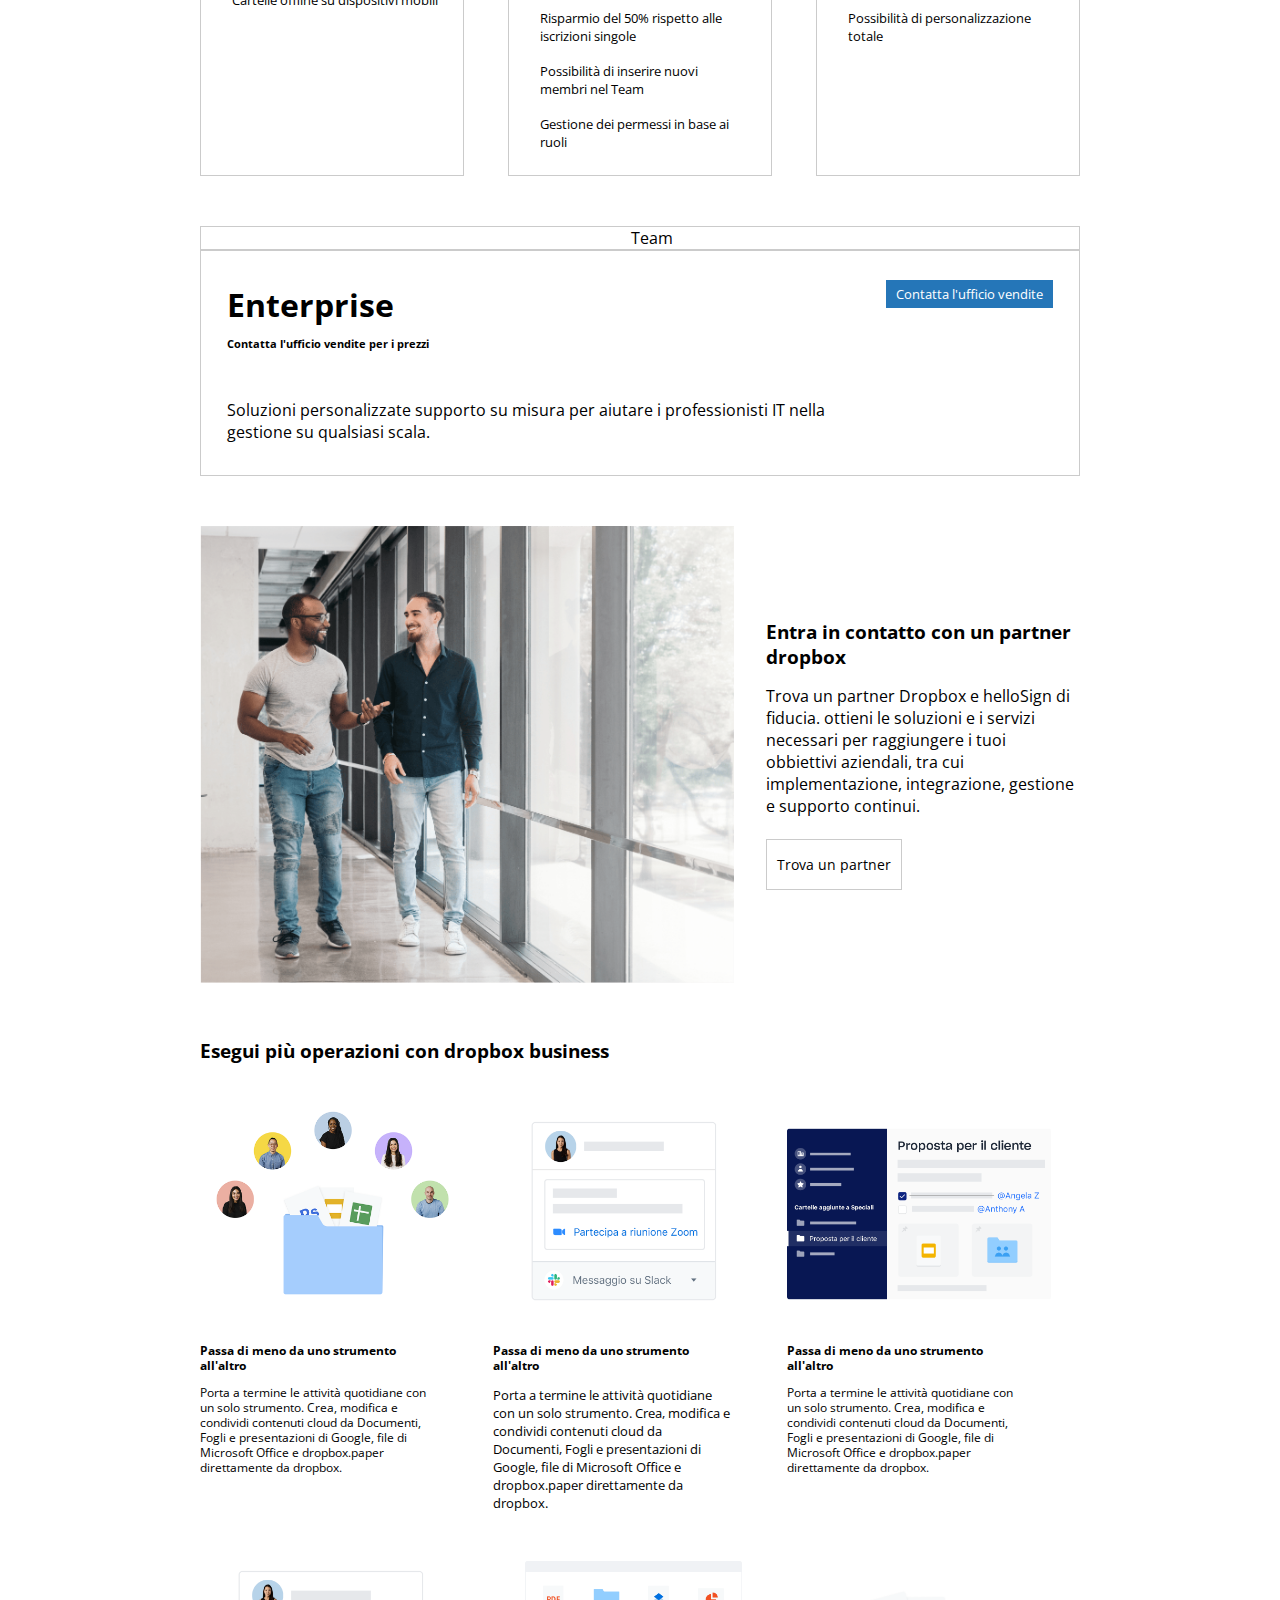
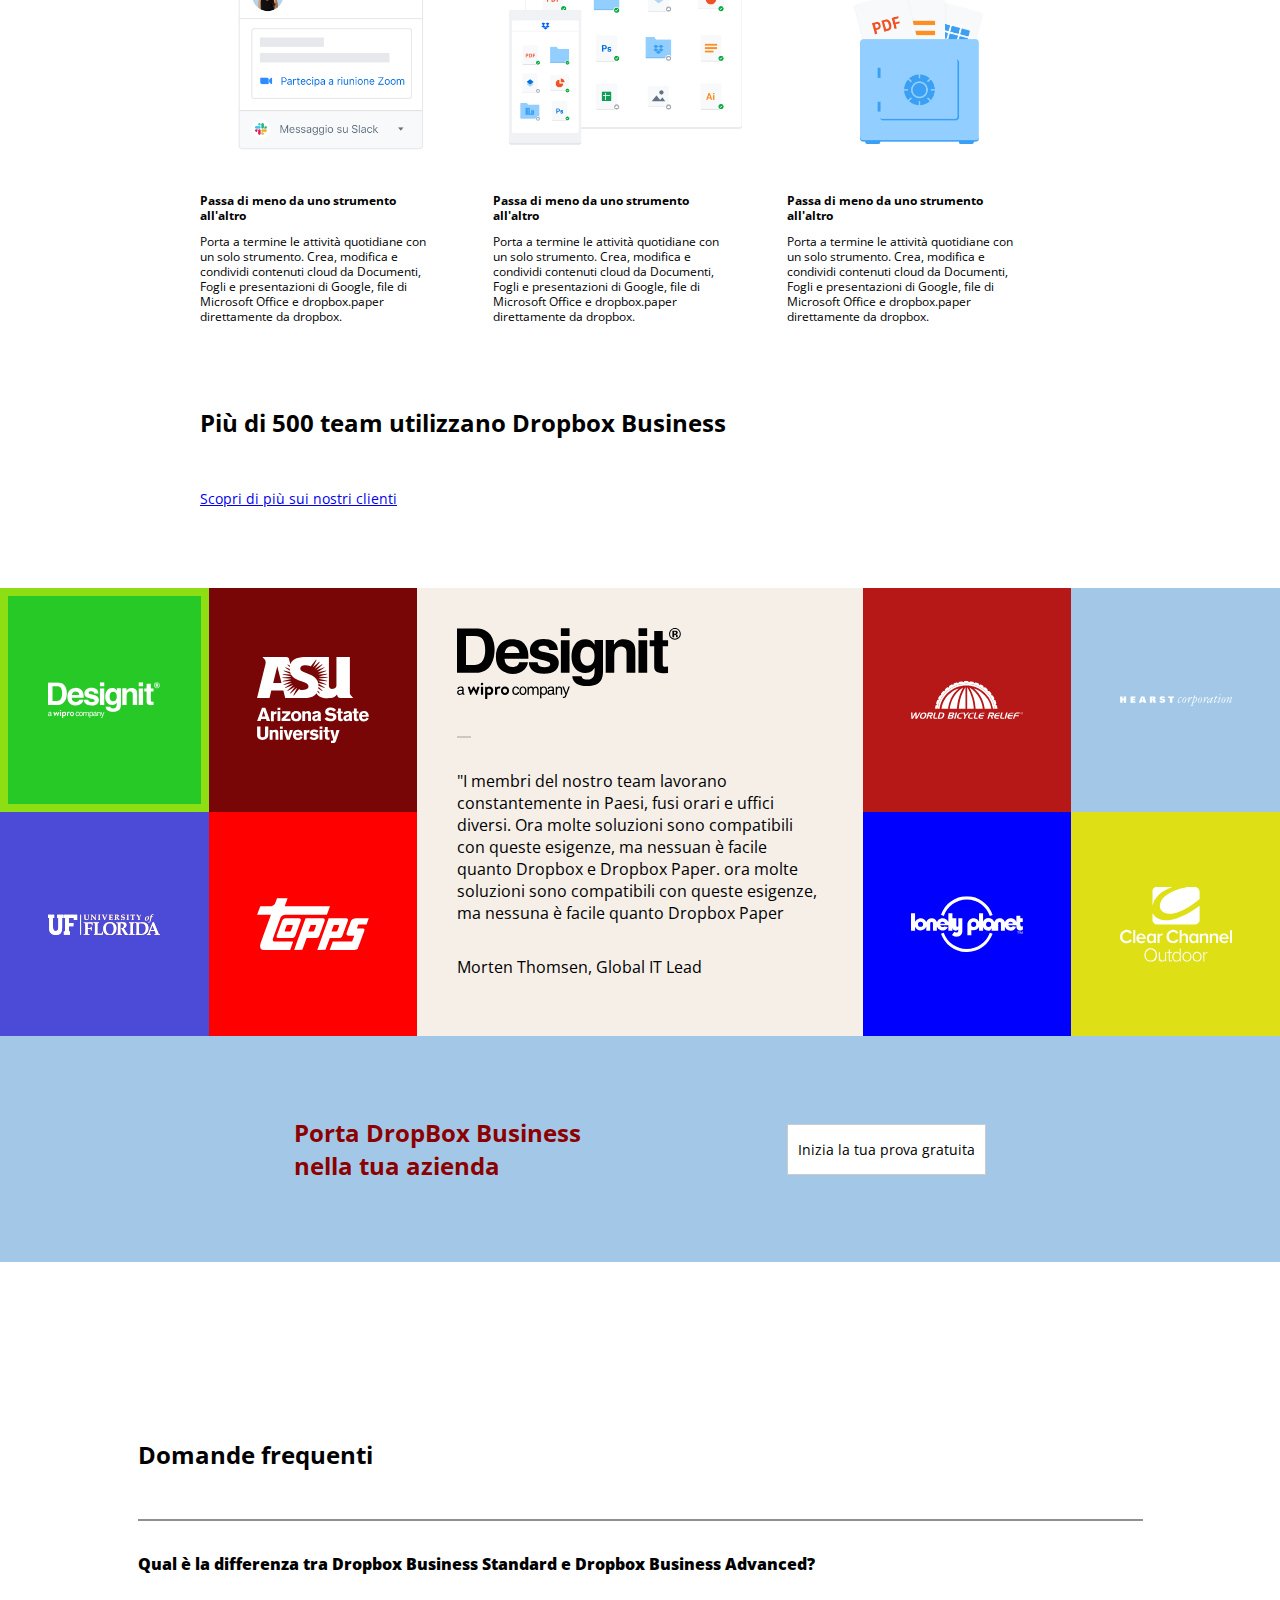
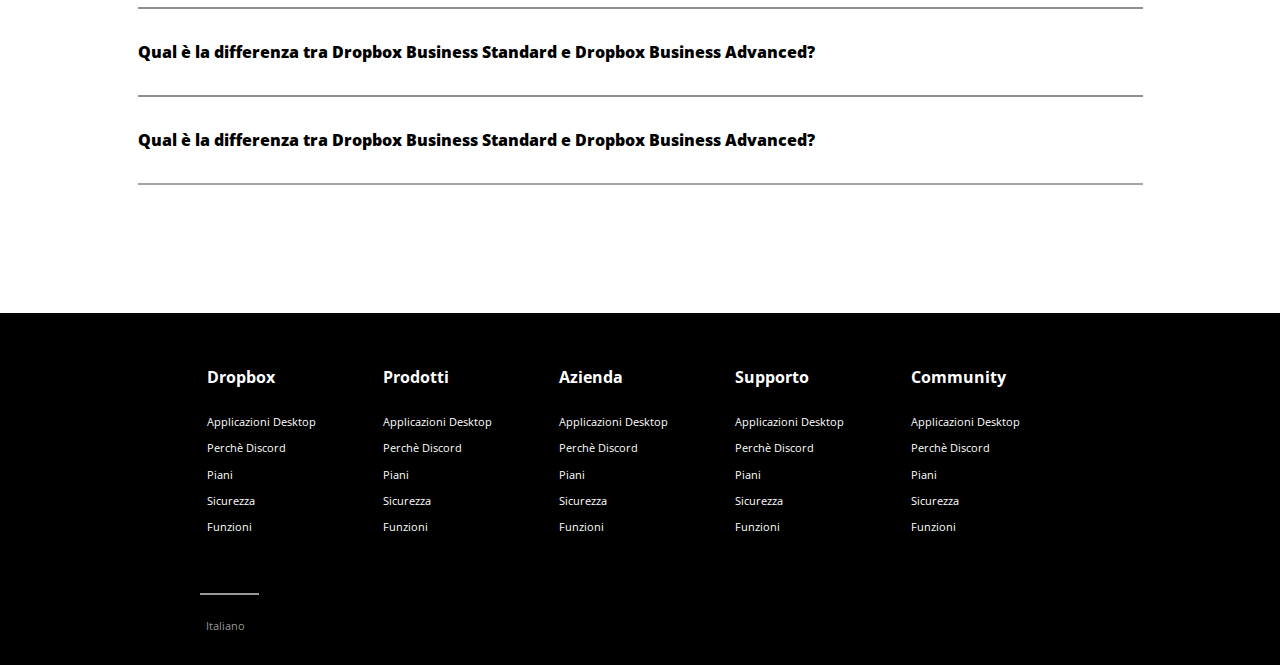
==== commit 7147c421: "Dropdown in header completato, animation aggiunta alla freccia nel jumbo," ====
--- a/bonus/index.html
+++ b/bonus/index.html
@@ -6,6 +6,7 @@
         <meta name="viewport" content="width=device-width, initial-scale=1.0">
         <link rel="stylesheet" href="./css/style.css">
         <link rel="preconnect" href="https://fonts.googleapis.com">
+        
         <link rel="preconnect" href="https://fonts.gstatic.com" crossorigin>
         <link rel="stylesheet" href="https://cdnjs.cloudflare.com/ajax/libs/font-awesome/6.2.0/css/all.min.css" integrity="sha512-xh6O/CkQoPOWDdYTDqeRdPCVd1SpvCA9XXcUnZS2FmJNp1coAFzvtCN9BmamE+4aHK8yyUHUSCcJHgXloTyT2A==" crossorigin="anonymous" referrerpolicy="no-referrer" />
         <link href="https://fonts.googleapis.com/css2?family=Noto+Nastaliq+Urdu&family=Open+Sans&display=swap" rel="stylesheet">
@@ -24,48 +25,84 @@
                            </div>
                             <div class="list-container">
                                     <ul class="flex-list">
-
-
-
-
                                         <li class="list-decoration-none">
-                             
-
                                                 <div class="dropdown">
                                                     <a class="link-reset-black margin-1em font-size-09 link" href="#">Perché dropbox</a>
-                                                    <div class="dropdown-menu margin-1em  flex flex-column">
-                                                        
-                                                        
+                                                        <div class="dropdown-menu margin-1em  flex flex-column">
                                                         <a class="link link-reset-black font-size-07" href="#business">Piano Business</a>
-                                                       <a class="link link-reset-black font-size-07 margin-top-05em" href="#dropbusiness">Dropbox bunsiness</a>
-                                                       <a class="link link-reset-black font-size-07 margin-top-05em" href="#team">Teams partner</a> 
-                                                       <a class="link link-reset-black font-size-07 margin-top-05em" href="#faq">Domande frequenti</a>
-                                                        
-                                                        <a class="link link-reset-black font-size-07" href="#footer">Piè di pagina</a>
-                                                        
+                                                        <a class="link link-reset-black font-size-07 margin-top-05em" href="#dropbusiness">Dropbox bunsiness</a>
+                                                        <a class="link link-reset-black font-size-07 margin-top-05em" href="#team">Teams partner</a> 
+                                                        <a class="link link-reset-black font-size-07 margin-top-05em" href="#faq">Domande frequenti</a>
+                                                        <a class="link link-reset-black font-size-07 margin-top-05em" href="#footer">Piè di pagina</a>       
                                                     </div>
                                                 </div>
-                
-                                            
                                             </li>
-                                            
-
-
-
-
-
-
-                                        <li class="list-decoration-none"><a class="link-reset-black margin-1em font-size-09" href="#">Funzioni</a></li>
-                                        <li class="list-decoration-none"><a class="link-reset-black margin-1em font-size-09" href="#">Piani e prezzi</a></li>
+                                            <li class="list-decoration-none">
+                                                <div class="dropdown">
+                                                    <a class="link-reset-black margin-1em font-size-09 link" href="#">Funzioni</a>
+                                                    <div class="dropdown-menu margin-1em  flex flex-column">
+                                                        <a class="link link-reset-black font-size-07" href="#business">Piano Business</a>
+                                                        <a class="link link-reset-black font-size-07 margin-top-05em" href="#dropbusiness">Dropbox bunsiness</a>
+                                                        <a class="link link-reset-black font-size-07 margin-top-05em" href="#team">Teams partner</a> 
+                                                        <a class="link link-reset-black font-size-07 margin-top-05em" href="#faq">Domande frequenti</a>
+                                                        <a class="link link-reset-black font-size-07 margin-top-05em" href="#footer">Piè di pagina</a>       
+                                                    </div>
+                                                </div>
+                                            </li>
+                                            <li class="list-decoration-none">
+                                                <div class="dropdown">
+                                                    <a class="link-reset-black margin-1em font-size-09 link" href="#">Piani e prezzi</a>
+                                                    <div class="dropdown-menu margin-1em  flex flex-column">
+                                                    <a class="link link-reset-black font-size-07" href="#business">Piano Business</a>
+                                                    <a class="link link-reset-black font-size-07 margin-top-05em" href="#dropbusiness">Dropbox bunsiness</a>
+                                                    <a class="link link-reset-black font-size-07 margin-top-05em" href="#team">Teams partner</a> 
+                                                    <a class="link link-reset-black font-size-07 margin-top-05em" href="#faq">Domande frequenti</a>
+                                                        <a class="link link-reset-black font-size-07 margin-top-05em" href="#footer">Piè di pagina</a>       
+                                                    </div>
+                                                </div>
+                                            </li>
                                     </ul>
-                                </div>
+                            </div>
                         </div>
                         <div class="col-30 flex flex-header">
                             <div class="list-container">
                                 <ul class="flex-list">
-                                    <li class="list-decoration-none"><a class="link-reset-black margin-1em font-size-09" href="#">Supporto</a></li>
-                                    <li class="list-decoration-none"><a class="link-reset-black margin-1em font-size-09" href="#">Contatta l'ufficio vendite</a></li>
-                                    <li class="list-decoration-none"><a class="link-reset-black margin-1em font-size-09" href="#">Accedi</a></li>
+                                    <li class="list-decoration-none">
+                                        <div class="dropdown">
+                                            <a class="link-reset-black margin-1em font-size-09 link" href="#">Supporto</a>
+                                            <div class="dropdown-menu margin-1em  flex flex-column">
+                                            <a class="link link-reset-black font-size-07" href="#business">Piano Business</a>
+                                            <a class="link link-reset-black font-size-07 margin-top-05em" href="#dropbusiness">Dropbox bunsiness</a>
+                                            <a class="link link-reset-black font-size-07 margin-top-05em" href="#team">Teams partner</a> 
+                                            <a class="link link-reset-black font-size-07 margin-top-05em" href="#faq">Domande frequenti</a>
+                                                <a class="link link-reset-black font-size-07 margin-top-05em" href="#footer">Piè di pagina</a>       
+                                            </div>
+                                        </div>
+                                    </li>
+                                    <li class="list-decoration-none">
+                                        <div class="dropdown">
+                                            <a class="link-reset-black margin-1em font-size-09 link" href="#">Contatta l'ufficio vendie</a>
+                                            <div class="dropdown-menu margin-1em  flex flex-column">
+                                            <a class="link link-reset-black font-size-07" href="#business">Piano Business</a>
+                                            <a class="link link-reset-black font-size-07 margin-top-05em" href="#dropbusiness">Dropbox bunsiness</a>
+                                            <a class="link link-reset-black font-size-07 margin-top-05em" href="#team">Teams partner</a> 
+                                            <a class="link link-reset-black font-size-07 margin-top-05em" href="#faq">Domande frequenti</a>
+                                                <a class="link link-reset-black font-size-07 margin-top-05em" href="#footer">Piè di pagina</a>       
+                                            </div>
+                                        </div>
+                                    </li>
+                                    <li class="list-decoration-none">
+                                        <div class="dropdown">
+                                            <a class="link-reset-black margin-1em font-size-09 link" href="#">Accedi</a>
+                                            <div class="dropdown-menu margin-1em  flex flex-column">
+                                            <a class="link link-reset-black font-size-07" href="#business">Piano Business</a>
+                                            <a class="link link-reset-black font-size-07 margin-top-05em" href="#dropbusiness">Dropbox bunsiness</a>
+                                            <a class="link link-reset-black font-size-07 margin-top-05em" href="#team">Teams partner</a> 
+                                            <a class="link link-reset-black font-size-07 margin-top-05em" href="#faq">Domande frequenti</a>
+                                            <a class="link link-reset-black font-size-07 margin-top-05em" href="#footer">Piè di pagina</a>       
+                                        </div>
+                                        </div>
+                                    </li>
                                 </ul>
                             </div>
                             <a href="#" class="margin-1em button-reset button-blue font-size-09">Inizia</a>
@@ -88,15 +125,14 @@
                         <div class="first-jumbo-row flex margin-top-50">
                                 <div class="p-col-16em ">
                                     <p class="font-size-09">Finalmente tutti i tuoi strumenti, contenuti e collaboratori sono accessibili dallo stesso posto. Dropobox Business è più di uno spazio di archiviazione sicuro,: è un modo intelligente e integrato per ottimizzare il flusso di lavoro esistente.</p>
-                                    <!-- <button class="button-reset button-blue margin-top-bottom-20">Inizia la tua prova gratuita</button> -->
                                     <div class="margin-top-bottom-20"><a href="#" class=" button-reset button-blue font-size-09">Inizia la tua prova gratuita</a></div>
                                     <p>Annulla in qualsiasi momento</p>
-                                    <i class="margin-top-50 padding-bottom-2em fa-solid fa-arrow-down"></i>
+                                    <p class="padding-top-1em">Vuoi vedere i piani?Clicca sulla freccia!</p>
+                                    <a class="link link-reset-black font-size-07" href="#business"><i class="margin-top-50 padding-bottom-2em fa-solid fa-arrow-down font-size-4em"></i></a>
                                 </div>
                                 <div class="img-col">
                                     <img class="jumbo" src="./img/jumbo.png" alt="Jumbo">
                                 </div>
-                        </div>
                         </div>
                     </div>
                 </section>
@@ -117,10 +153,10 @@
                             </div>
                         </div>
                     </section>
+                    
+                    <!-- Sezione piani tariffari-->
+                    
                     <section>
-
-                         <!-- Sezione piani tariffari-->
-
                         <div class="business-col promotion-row flex">
                             <div class="promotion-col flex">
                                 <span><i class="padding-right-1em fa-solid fa-user-large"></i>Singolo</span>
@@ -153,7 +189,7 @@
                                             <span class="font-size-09">Funzioni di produttività premium e condivisione file semplice e sicura</span>
                                         </div>
                                         <div class="margin-top-bottom-20"><a href="#" class="button-reset button-blue font-size-09">Prova gratis per 30 giorni</a></div>
-                                        <div >oppure <a href="#">acquista ora</a></div>
+                                        <div>oppure <a href="#">acquista ora</a></div>
                                         <hr class="margin-right-10em margin-top-2em">
                                         <h4>Punti salienti del piano</h4>
                                         <div class="flex">
--- a/bonus/css/style.css
+++ b/bonus/css/style.css
@@ -168,6 +168,10 @@
     font-size: 0.9em;
 }
 
+.font-size-4em{
+    font-size: 4em;
+} 
+
 .font-size-title{
     font-size: 1.5em;
 }
@@ -233,7 +237,7 @@
     position: absolute;
     left: 0;
     top:0;
-    width: 46em;
+    width: 50em;
 }
 
 /* Sezione offerte*/
@@ -578,6 +582,7 @@
 
 /* Bonus */
 
+/* dropdown menu */
 .dropdown{
     position: relative;
 }
@@ -589,7 +594,6 @@
     margin-right: auto;
     left: 0;
     right: 0;
-
     background-color: white;
     padding: 0.75em;
     box-shadow: 0px 2px 5px 0px rgba(0, 0, 0, 0.3);
@@ -603,6 +607,14 @@
     transform: translateY(0);
 }   
 
-
-
-  +/* Nel jumbo che si muove */
+
+.fa-arrow-down {
+    animation: spin 2s linear infinite;
+}
+
+@keyframes spin {
+    0% { transform: translate(0px,-20px);}
+    50% { transform: translate(0px,4px);}
+    100% { transform: translate(0px,-20px);}
+}
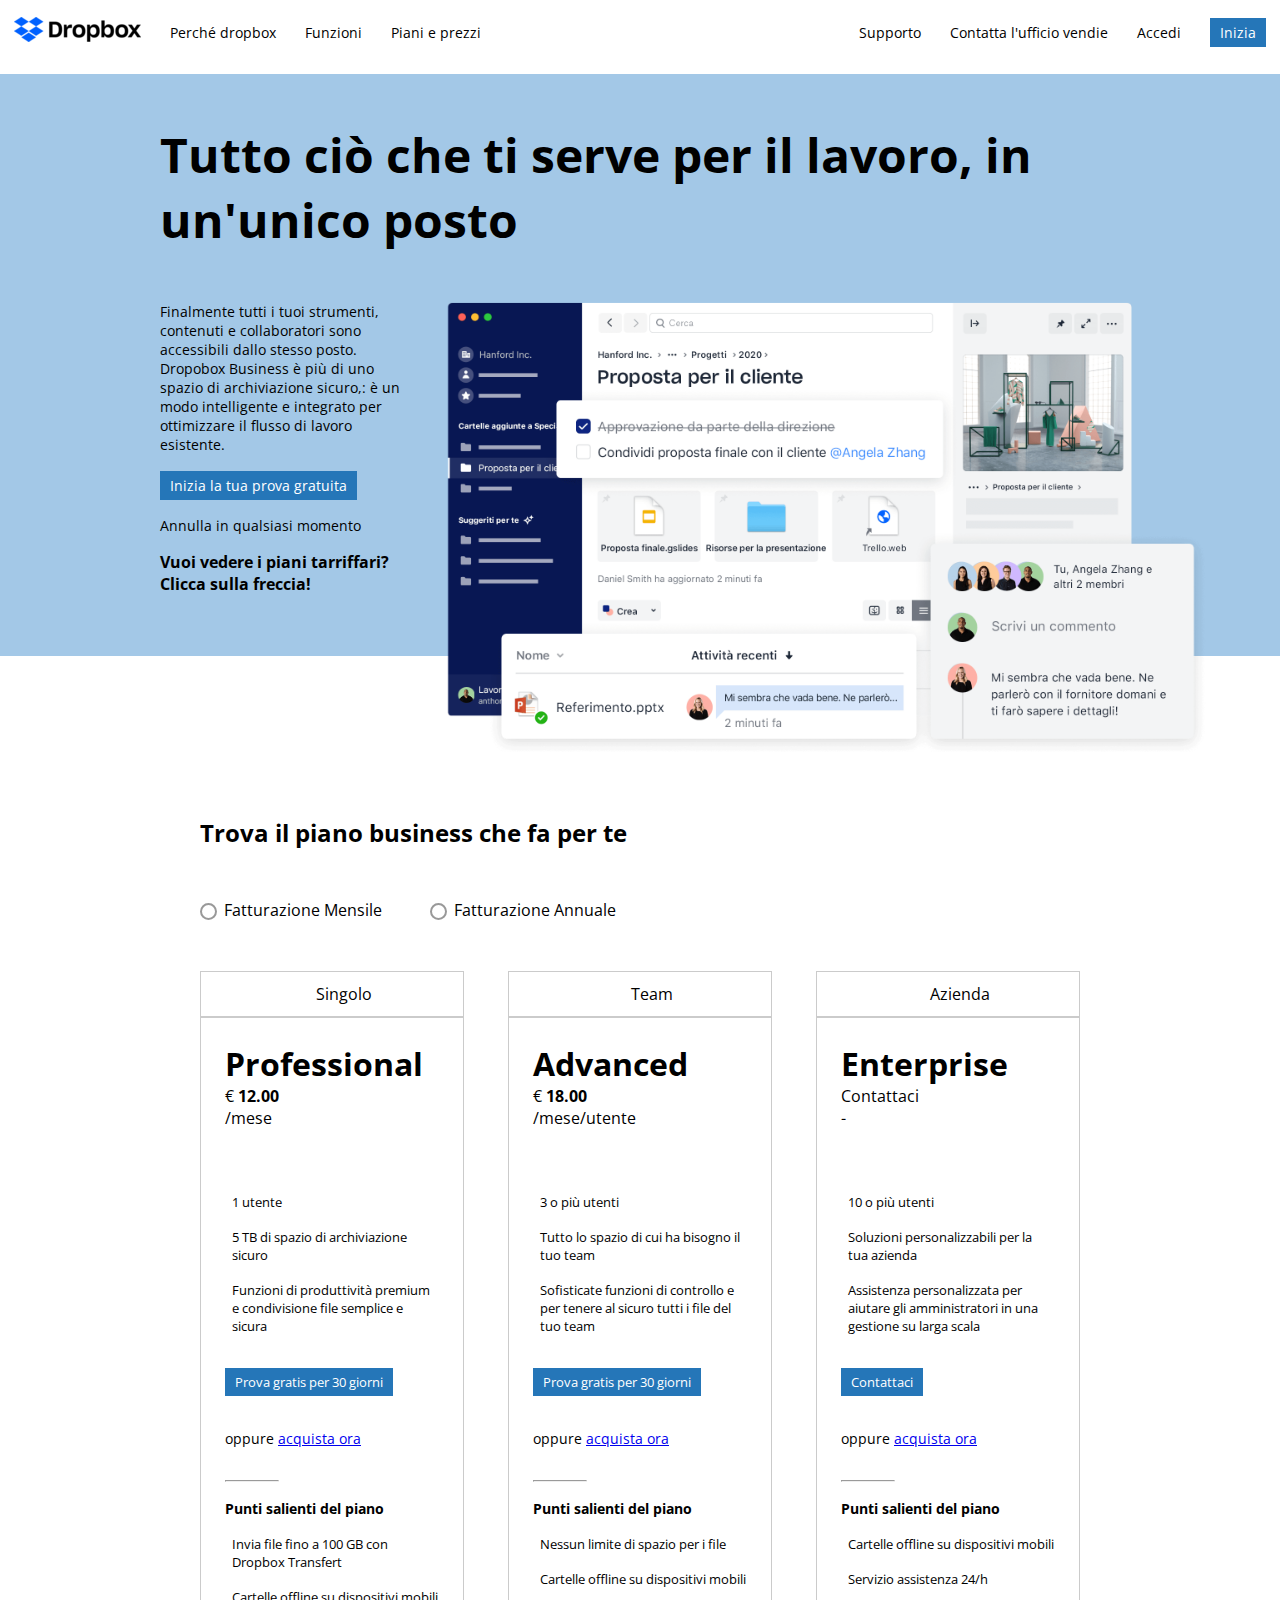
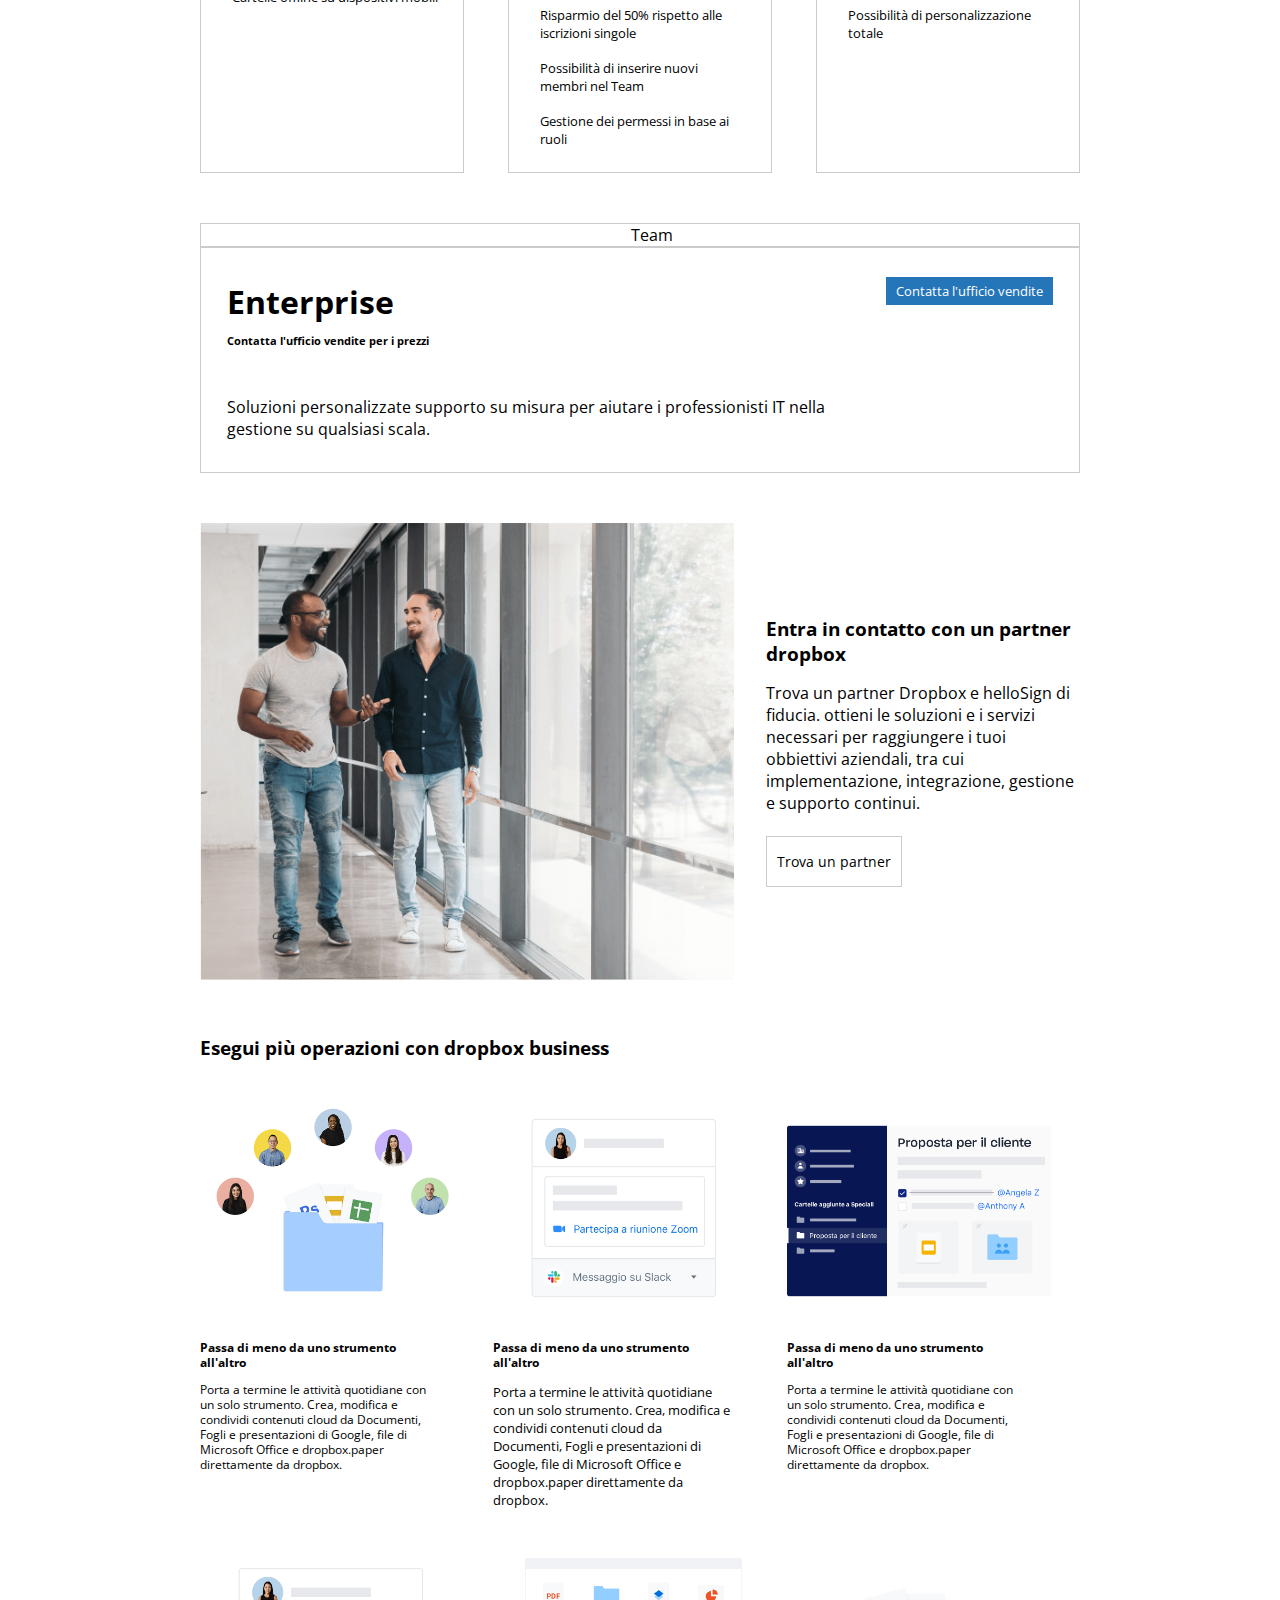
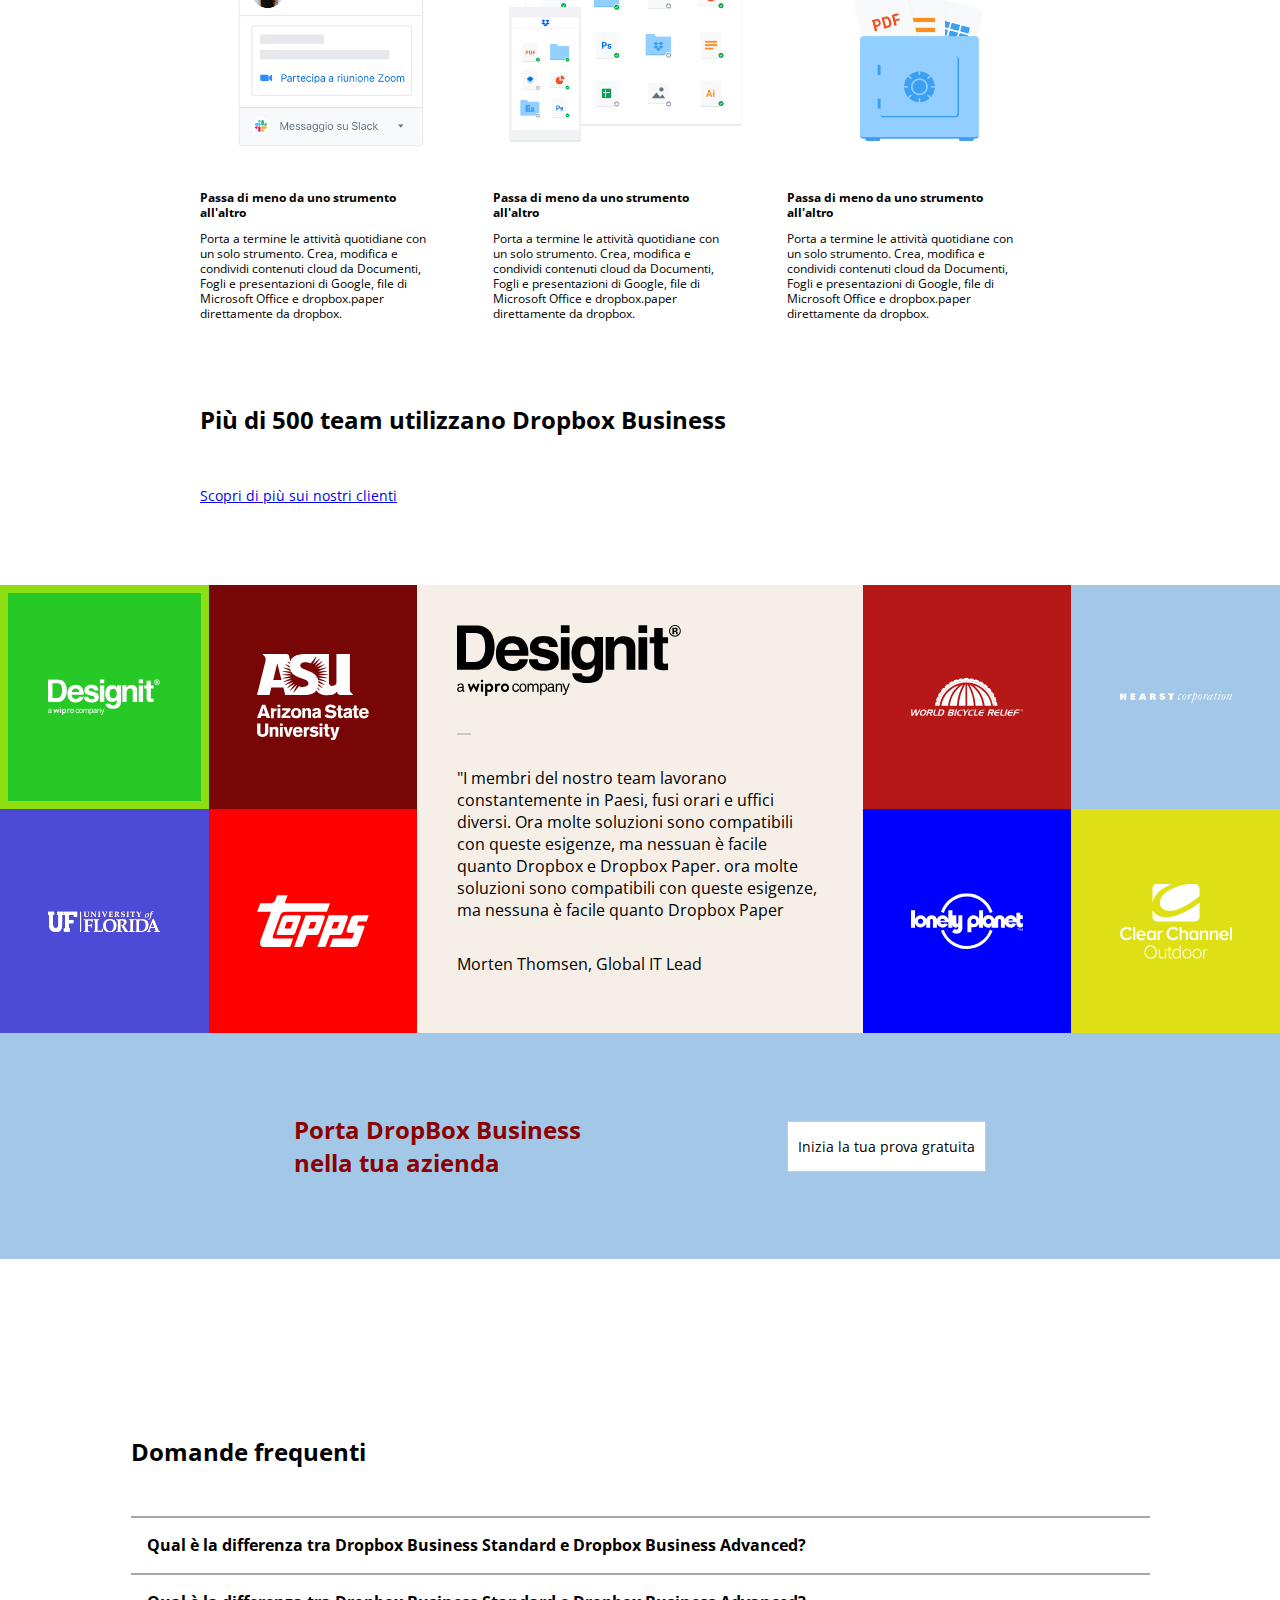
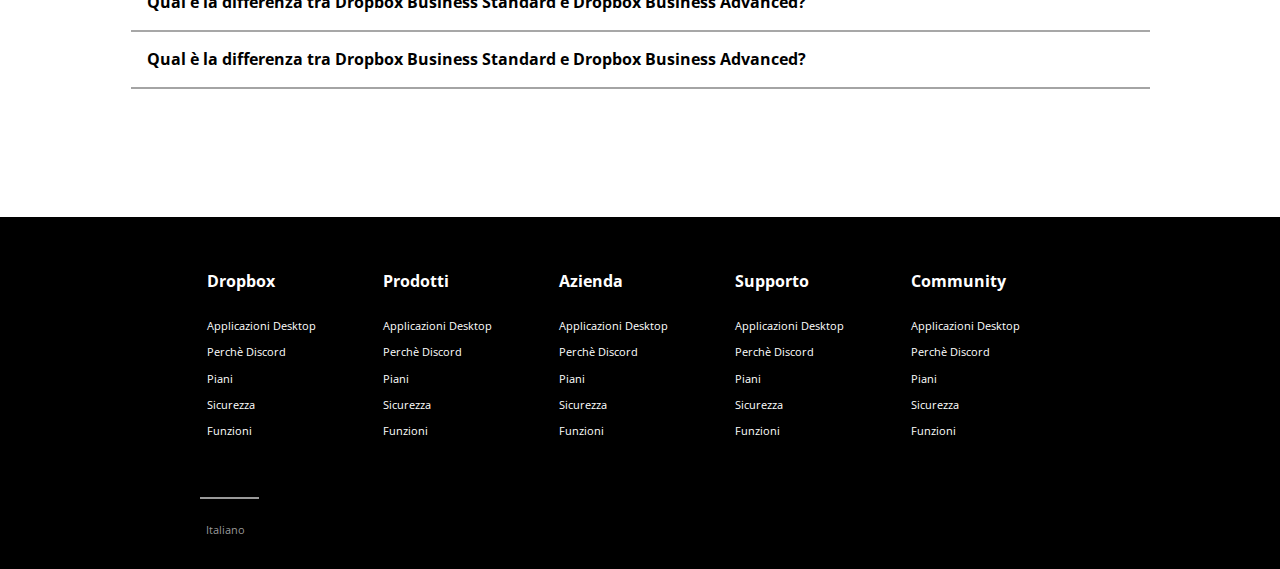
==== commit 5a0f22bf: "Sezione domande frequenti quasi completa" ====
--- a/bonus/index.html
+++ b/bonus/index.html
@@ -28,36 +28,36 @@
                                         <li class="list-decoration-none">
                                                 <div class="dropdown">
                                                     <a class="link-reset-black margin-1em font-size-09 link" href="#">Perché dropbox</a>
-                                                        <div class="dropdown-menu margin-1em  flex flex-column">
-                                                        <a class="link link-reset-black font-size-07" href="#business">Piano Business</a>
-                                                        <a class="link link-reset-black font-size-07 margin-top-05em" href="#dropbusiness">Dropbox bunsiness</a>
-                                                        <a class="link link-reset-black font-size-07 margin-top-05em" href="#team">Teams partner</a> 
-                                                        <a class="link link-reset-black font-size-07 margin-top-05em" href="#faq">Domande frequenti</a>
-                                                        <a class="link link-reset-black font-size-07 margin-top-05em" href="#footer">Piè di pagina</a>       
+                                                        <div class="border-radius-1em dropdown-menu margin-1em  flex flex-column text-center">
+                                                        <a class="border-top-black link link-reset-black font-size-07" href="#business">Piano Business</a>
+                                                        <a class="border-top-black link link-reset-black font-size-07 margin-top-05em" href="#dropbusiness">Dropbox bunsiness</a>
+                                                        <a class="border-top-black link link-reset-black font-size-07 margin-top-05em" href="#team">Teams partner</a> 
+                                                        <a class="border-top-black link link-reset-black font-size-07 margin-top-05em" href="#faq">Domande frequenti</a>
+                                                        <a class="border-top-black link link-reset-black font-size-07 margin-top-05em" href="#footer">Piè di pagina</a>       
                                                     </div>
                                                 </div>
                                             </li>
                                             <li class="list-decoration-none">
                                                 <div class="dropdown">
                                                     <a class="link-reset-black margin-1em font-size-09 link" href="#">Funzioni</a>
-                                                    <div class="dropdown-menu margin-1em  flex flex-column">
-                                                        <a class="link link-reset-black font-size-07" href="#business">Piano Business</a>
-                                                        <a class="link link-reset-black font-size-07 margin-top-05em" href="#dropbusiness">Dropbox bunsiness</a>
-                                                        <a class="link link-reset-black font-size-07 margin-top-05em" href="#team">Teams partner</a> 
-                                                        <a class="link link-reset-black font-size-07 margin-top-05em" href="#faq">Domande frequenti</a>
-                                                        <a class="link link-reset-black font-size-07 margin-top-05em" href="#footer">Piè di pagina</a>       
+                                                    <div class="border-radius-1em dropdown-menu margin-1em  flex flex-column text-center">
+                                                        <a class="border-top-black link link-reset-black font-size-07" href="#business">Piano Business</a>
+                                                        <a class="border-top-black link link-reset-black font-size-07 margin-top-05em" href="#dropbusiness">Dropbox bunsiness</a>
+                                                        <a class="border-top-black link link-reset-black font-size-07 margin-top-05em" href="#team">Teams partner</a> 
+                                                        <a class="border-top-black link link-reset-black font-size-07 margin-top-05em" href="#faq">Domande frequenti</a>
+                                                        <a class="border-top-black link link-reset-black font-size-07 margin-top-05em" href="#footer">Piè di pagina</a>       
                                                     </div>
                                                 </div>
                                             </li>
                                             <li class="list-decoration-none">
                                                 <div class="dropdown">
                                                     <a class="link-reset-black margin-1em font-size-09 link" href="#">Piani e prezzi</a>
-                                                    <div class="dropdown-menu margin-1em  flex flex-column">
-                                                    <a class="link link-reset-black font-size-07" href="#business">Piano Business</a>
-                                                    <a class="link link-reset-black font-size-07 margin-top-05em" href="#dropbusiness">Dropbox bunsiness</a>
-                                                    <a class="link link-reset-black font-size-07 margin-top-05em" href="#team">Teams partner</a> 
-                                                    <a class="link link-reset-black font-size-07 margin-top-05em" href="#faq">Domande frequenti</a>
-                                                        <a class="link link-reset-black font-size-07 margin-top-05em" href="#footer">Piè di pagina</a>       
+                                                    <div class="border-radius-1em dropdown-menu margin-1em  flex flex-column text-center">
+                                                    <a class="border-top-black link link-reset-black font-size-07" href="#business">Piano Business</a>
+                                                    <a class="border-top-black link link-reset-black font-size-07 margin-top-05em" href="#dropbusiness">Dropbox bunsiness</a>
+                                                    <a class="border-top-black link link-reset-black font-size-07 margin-top-05em" href="#team">Teams partner</a> 
+                                                    <a class="border-top-black link link-reset-black font-size-07 margin-top-05em" href="#faq">Domande frequenti</a>
+                                                    <a class="border-top-black link link-reset-black font-size-07 margin-top-05em" href="#footer">Piè di pagina</a>       
                                                     </div>
                                                 </div>
                                             </li>
@@ -70,36 +70,36 @@
                                     <li class="list-decoration-none">
                                         <div class="dropdown">
                                             <a class="link-reset-black margin-1em font-size-09 link" href="#">Supporto</a>
-                                            <div class="dropdown-menu margin-1em  flex flex-column">
-                                            <a class="link link-reset-black font-size-07" href="#business">Piano Business</a>
-                                            <a class="link link-reset-black font-size-07 margin-top-05em" href="#dropbusiness">Dropbox bunsiness</a>
-                                            <a class="link link-reset-black font-size-07 margin-top-05em" href="#team">Teams partner</a> 
-                                            <a class="link link-reset-black font-size-07 margin-top-05em" href="#faq">Domande frequenti</a>
-                                                <a class="link link-reset-black font-size-07 margin-top-05em" href="#footer">Piè di pagina</a>       
+                                            <div class="border-radius-1em dropdown-menu margin-1em  flex flex-column text-center">
+                                            <a class="border-top-black link link-reset-black font-size-07" href="#business">Piano Business</a>
+                                            <a class="border-top-black link link-reset-black font-size-07 margin-top-05em" href="#dropbusiness">Dropbox bunsiness</a>
+                                            <a class="border-top-black link link-reset-black font-size-07 margin-top-05em" href="#team">Teams partner</a> 
+                                            <a class="border-top-black link link-reset-black font-size-07 margin-top-05em" href="#faq">Domande frequenti</a>
+                                            <a class="border-top-black link link-reset-black font-size-07 margin-top-05em" href="#footer">Piè di pagina</a>       
                                             </div>
                                         </div>
                                     </li>
                                     <li class="list-decoration-none">
                                         <div class="dropdown">
                                             <a class="link-reset-black margin-1em font-size-09 link" href="#">Contatta l'ufficio vendie</a>
-                                            <div class="dropdown-menu margin-1em  flex flex-column">
-                                            <a class="link link-reset-black font-size-07" href="#business">Piano Business</a>
-                                            <a class="link link-reset-black font-size-07 margin-top-05em" href="#dropbusiness">Dropbox bunsiness</a>
-                                            <a class="link link-reset-black font-size-07 margin-top-05em" href="#team">Teams partner</a> 
-                                            <a class="link link-reset-black font-size-07 margin-top-05em" href="#faq">Domande frequenti</a>
-                                                <a class="link link-reset-black font-size-07 margin-top-05em" href="#footer">Piè di pagina</a>       
+                                            <div class="border-radius-1em dropdown-menu margin-1em  flex flex-column">
+                                            <a class="border-top-black link link-reset-black font-size-07" href="#business text-center">Piano Business</a>
+                                            <a class="border-top-black link link-reset-black font-size-07 margin-top-05em" href="#dropbusiness">Dropbox bunsiness</a>
+                                            <a class="border-top-black link link-reset-black font-size-07 margin-top-05em" href="#team">Teams partner</a> 
+                                            <a class="border-top-black link link-reset-black font-size-07 margin-top-05em" href="#faq">Domande frequenti</a>
+                                            <a class="border-top-black link link-reset-black font-size-07 margin-top-05em" href="#footer">Piè di pagina</a>       
                                             </div>
                                         </div>
                                     </li>
                                     <li class="list-decoration-none">
                                         <div class="dropdown">
                                             <a class="link-reset-black margin-1em font-size-09 link" href="#">Accedi</a>
-                                            <div class="dropdown-menu margin-1em  flex flex-column">
-                                            <a class="link link-reset-black font-size-07" href="#business">Piano Business</a>
-                                            <a class="link link-reset-black font-size-07 margin-top-05em" href="#dropbusiness">Dropbox bunsiness</a>
-                                            <a class="link link-reset-black font-size-07 margin-top-05em" href="#team">Teams partner</a> 
-                                            <a class="link link-reset-black font-size-07 margin-top-05em" href="#faq">Domande frequenti</a>
-                                            <a class="link link-reset-black font-size-07 margin-top-05em" href="#footer">Piè di pagina</a>       
+                                            <div class="border-radius-1em dropdown-menu margin-1em  flex flex-column text-center">
+                                            <a class="border-top-black link link-reset-black font-size-07" href="#business">Piano Business</a>
+                                            <a class="border-top-black link link-reset-black font-size-07 margin-top-05em" href="#dropbusiness">Dropbox bunsiness</a>
+                                            <a class="border-top-black link link-reset-black font-size-07 margin-top-05em" href="#team">Teams partner</a> 
+                                            <a class="border-top-black link link-reset-black font-size-07 margin-top-05em" href="#faq">Domande frequenti</a>
+                                            <a class="border-top-black link link-reset-black font-size-07 margin-top-05em" href="#footer">Piè di pagina</a>       
                                         </div>
                                         </div>
                                     </li>
@@ -126,8 +126,8 @@
                                 <div class="p-col-16em ">
                                     <p class="font-size-09">Finalmente tutti i tuoi strumenti, contenuti e collaboratori sono accessibili dallo stesso posto. Dropobox Business è più di uno spazio di archiviazione sicuro,: è un modo intelligente e integrato per ottimizzare il flusso di lavoro esistente.</p>
                                     <div class="margin-top-bottom-20"><a href="#" class=" button-reset button-blue font-size-09">Inizia la tua prova gratuita</a></div>
-                                    <p>Annulla in qualsiasi momento</p>
-                                    <p class="padding-top-1em">Vuoi vedere i piani?Clicca sulla freccia!</p>
+                                    <p class="font-size-09">Annulla in qualsiasi momento</p>
+                                    <p class="padding-top-1em"><strong>Vuoi vedere i piani tarriffari?Clicca sulla freccia!</strong></p>
                                     <a class="link link-reset-black font-size-07" href="#business"><i class="margin-top-50 padding-bottom-2em fa-solid fa-arrow-down font-size-4em"></i></a>
                                 </div>
                                 <div class="img-col">
@@ -474,13 +474,36 @@
                         <div class="question-row flex ">
                             <div class="question-col">
                                 <div><h3 class="font-size-big padding-vertical-2em">Domande frequenti</h3></div>
-                                <div class="border-top-color-gray"></div>
-                                <div class="border-top padding-vertical-2em font-weight-900">Qual è la differenza tra Dropbox Business Standard e Dropbox Business Advanced?<i class="fa-solid fa-angle-down margin-left-20em"></i></div>
-                                <div class="border-top-color-gray"></div>
-                                <div class="border-top padding-vertical-2em font-weight-900">Qual è la differenza tra Dropbox Business Standard e Dropbox Business Advanced?<i class="fa-solid fa-angle-down margin-left-20em"></i></div>
-                                <div class="border-top-color-gray "></div>
-                                <div class="border-top padding-vertical-2em font-weight-900">Qual è la differenza tra Dropbox Business Standard e Dropbox Business Advanced?<i class="fa-solid fa-angle-down margin-left-20em"></i></div>
-                                <div class="border-bottom-color-gray"></div>
+                                    <input class="none" type="checkbox" id="title1" />
+                                    <label for="title1">
+                                        <strong> Qual è la differenza tra Dropbox Business Standard e Dropbox Business Advanced?</strong>
+                                        <i class="fa-solid fa-angle-down margin-left-20em"></i>
+                                    </label>
+
+                                    <div class="content">
+                                        <p>Lorem ipsum, dolor sit amet consectetur adipisicing elit. Nam iure beatae odio eveniet nulla dignissimos voluptates eaque aliquam dolores et, accusantium ut fugiat molestiae impedit autem. Exercitationem accusantium necessitatibus obcaecati?</p>
+                                    </div>
+                                
+                                    <input class="none" type="checkbox" id="title2"/>
+                                    <label for="title2">
+                                        <strong> Qual è la differenza tra Dropbox Business Standard e Dropbox Business Advanced?</strong>
+                                        <i class="fa-solid fa-angle-down margin-left-20em"></i>
+                                    </label>
+
+                                    <div class="content">
+                                        <p>Lorem ipsum dolor sit amet consectetur adipisicing elit. Iusto voluptatibus ad aliquid hic! Accusamus magni officia laudantium voluptate hic minima ullam, eos ex atque quo, ea libero impedit molestias aliquam.</p>
+                                    </div>
+
+                                    <input class="none" type="checkbox" id="title3" />
+                                    <label for="title3">
+                                        <strong> Qual è la differenza tra Dropbox Business Standard e Dropbox Business Advanced?</strong>
+                                        <i class="fa-solid fa-angle-down margin-left-20em"></i>
+                                    </label>   
+                                    
+                                    <div class="content">
+                                        <p>Lorem ipsum dolor sit amet consectetur adipisicing elit. Doloremque neque fugiat adipisci cumque asperiores magni sint enim, cum temporibus? Debitis ducimus minus aperiam deserunt dicta accusantium cumque, dolore nobis at.</p>
+                                    </div>
+                                    <div class="border-bottom-color-gray"></div>
                             </div>
                         </div>
                     </div>
--- a/bonus/css/style.css
+++ b/bonus/css/style.css
@@ -68,6 +68,15 @@
     border: 1px solid rgba(191, 191, 191, 0.807);
 }
 
+.border-top-black{
+    border: 1px solid black;
+    padding: 1em;
+    border-radius: 1em;
+}
+
+.border-radius-1em{
+    border-radius: 1em;
+}
 /* Margin e Padding */
 
 .margin-top-2em{
@@ -497,12 +506,6 @@
 }
 
 
-/* Bonus */
-
-
-
-
-
 
  /* Footer */
 
@@ -558,6 +561,7 @@
     border-top: 2px solid;
     color:  rgba(191, 191, 191, 0.807); 
 }
+
 .border-bottom{
     margin-right: 22em;
     border-bottom: 2px solid;
@@ -600,9 +604,10 @@
     opacity: 0;
     transform: translateY(-10px);
     transition: opacity 0.3s ease-in-out, transform 0.3s ease-in-out;
-}
-
-.dropdown > .link:focus + .dropdown-menu{
+    z-index: 4;
+}
+
+.dropdown > .link:hover + .dropdown-menu{
     opacity: 1;
     transform: translateY(0);
 }   
@@ -610,11 +615,45 @@
 /* Nel jumbo che si muove */
 
 .fa-arrow-down {
-    animation: spin 2s linear infinite;
+    animation: spin 1.5s linear infinite;
 }
 
 @keyframes spin {
-    0% { transform: translate(0px,-20px);}
+    0% { transform: translate(0px,-30px);}
     50% { transform: translate(0px,4px);}
-    100% { transform: translate(0px,-20px);}
-}
+    100% { transform: translate(0px,-30px);}
+}
+
+/* bonus faq */
+
+.none {
+    display: none;
+}
+
+div label {
+    border-top: 2px solid #A7A7A7;
+    display: block;    
+    padding: 1em;
+    margin: 0 0 1px 0;
+    cursor: pointer;
+    color: black;
+    transition: display 3s;
+}
+
+div label:hover {
+    background: rgba(147, 149, 161, 0.924);
+}
+
+.content {
+    padding: 2em;
+    max-width: 55em;
+}
+
+.none + label + .content {
+    display: none;
+}
+
+.none:hover + label + .content {
+    display: block;
+    
+}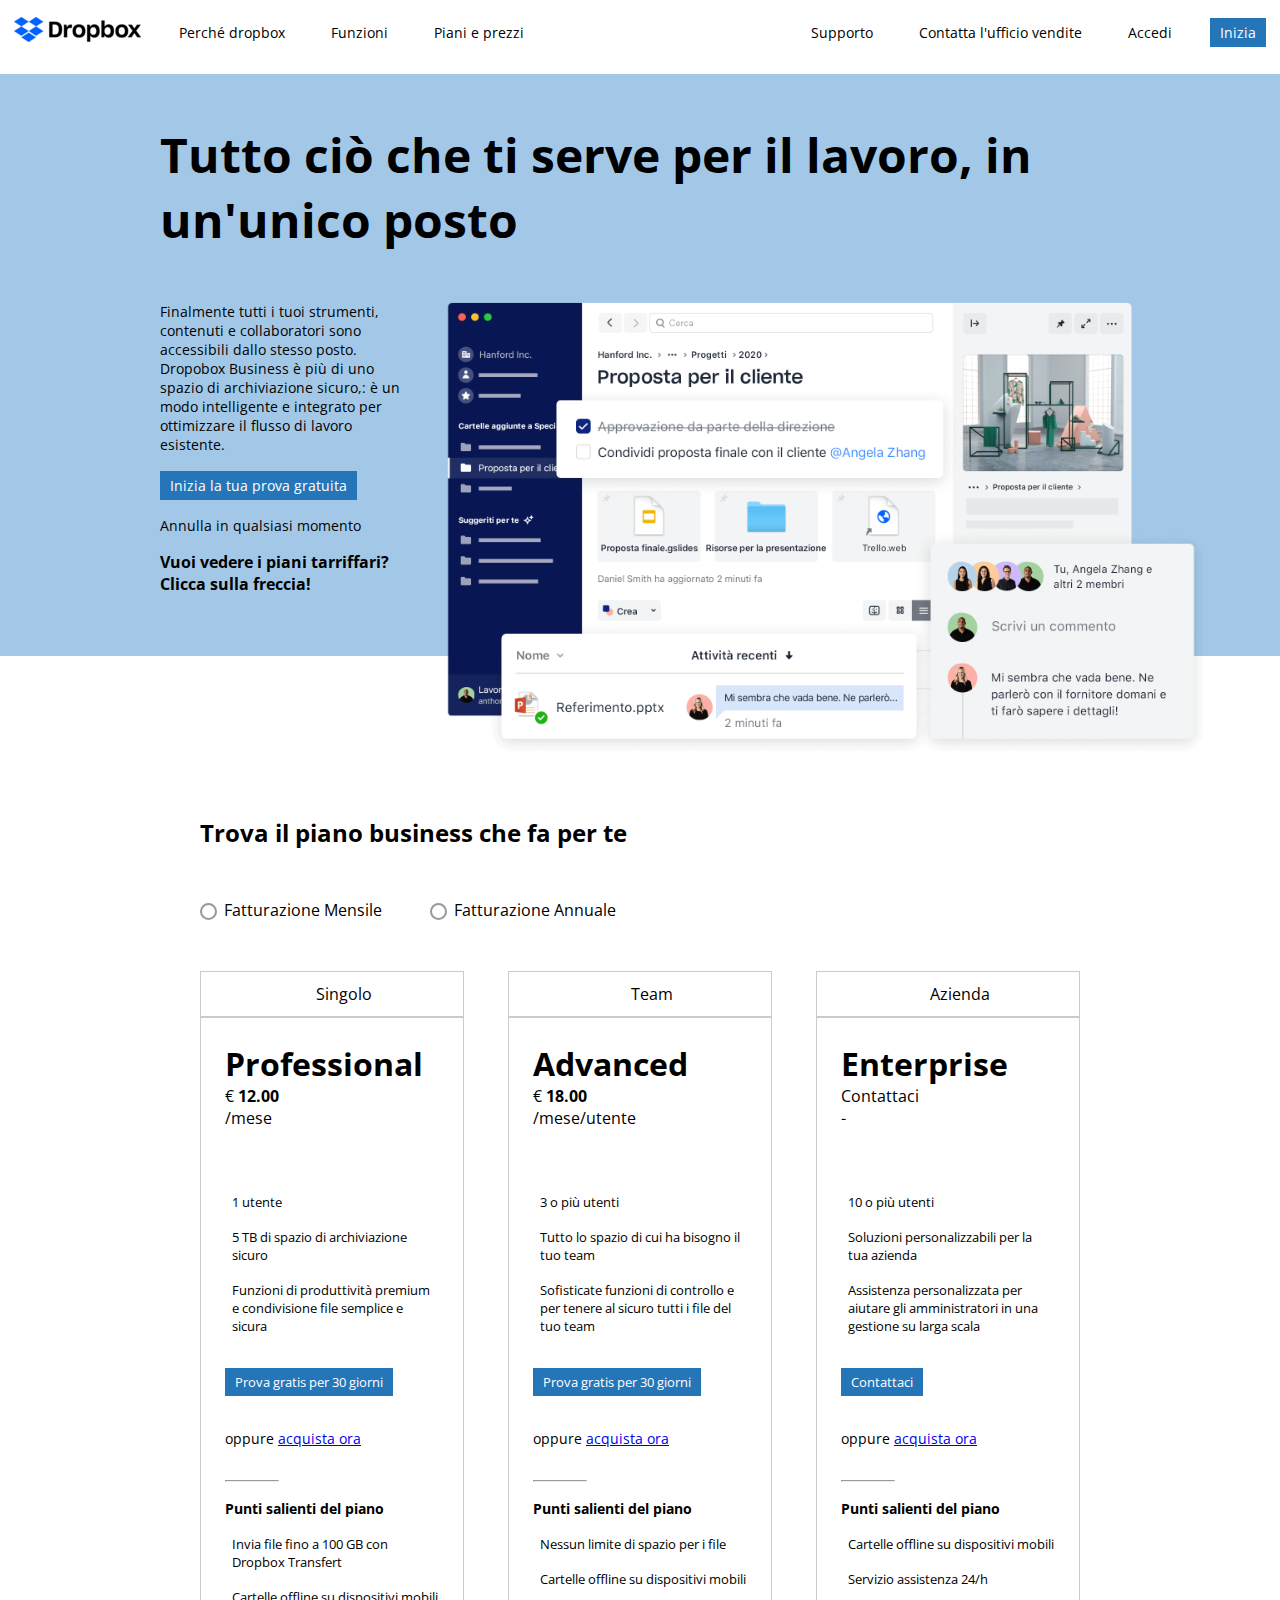
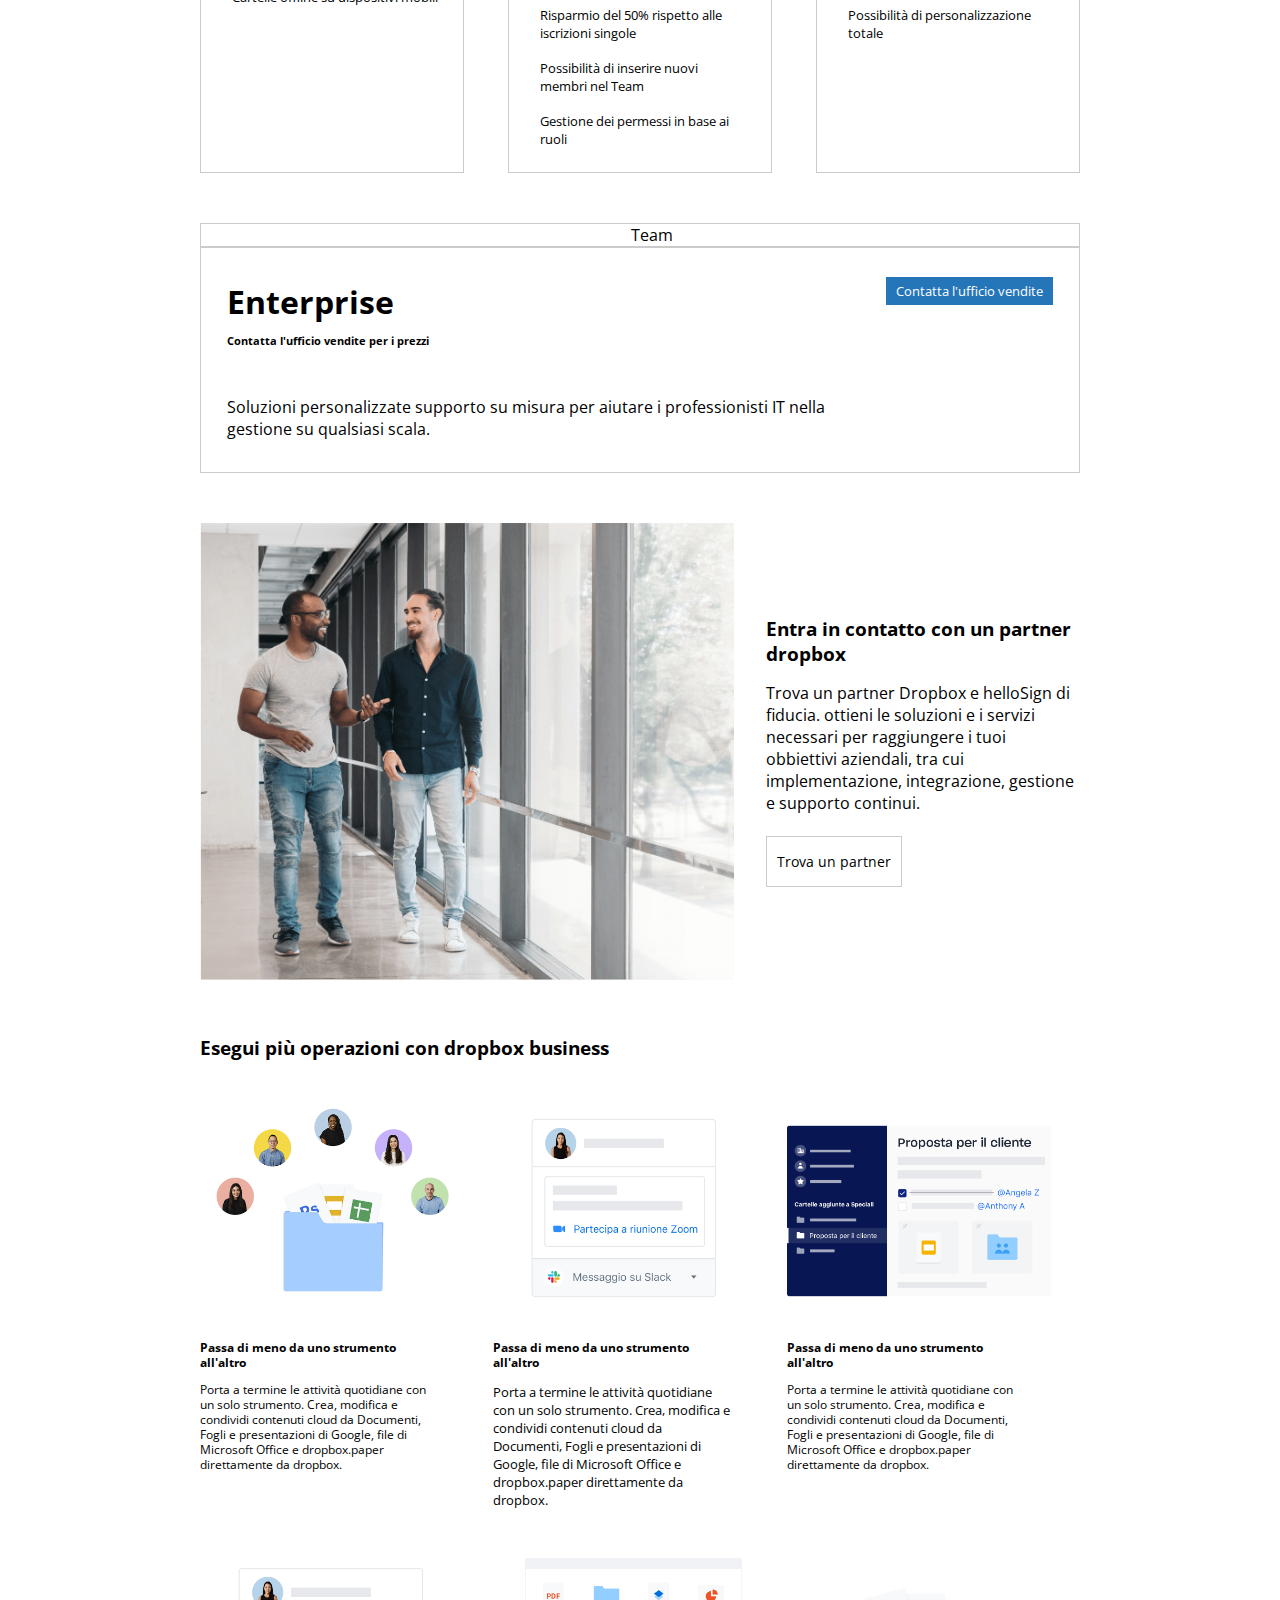
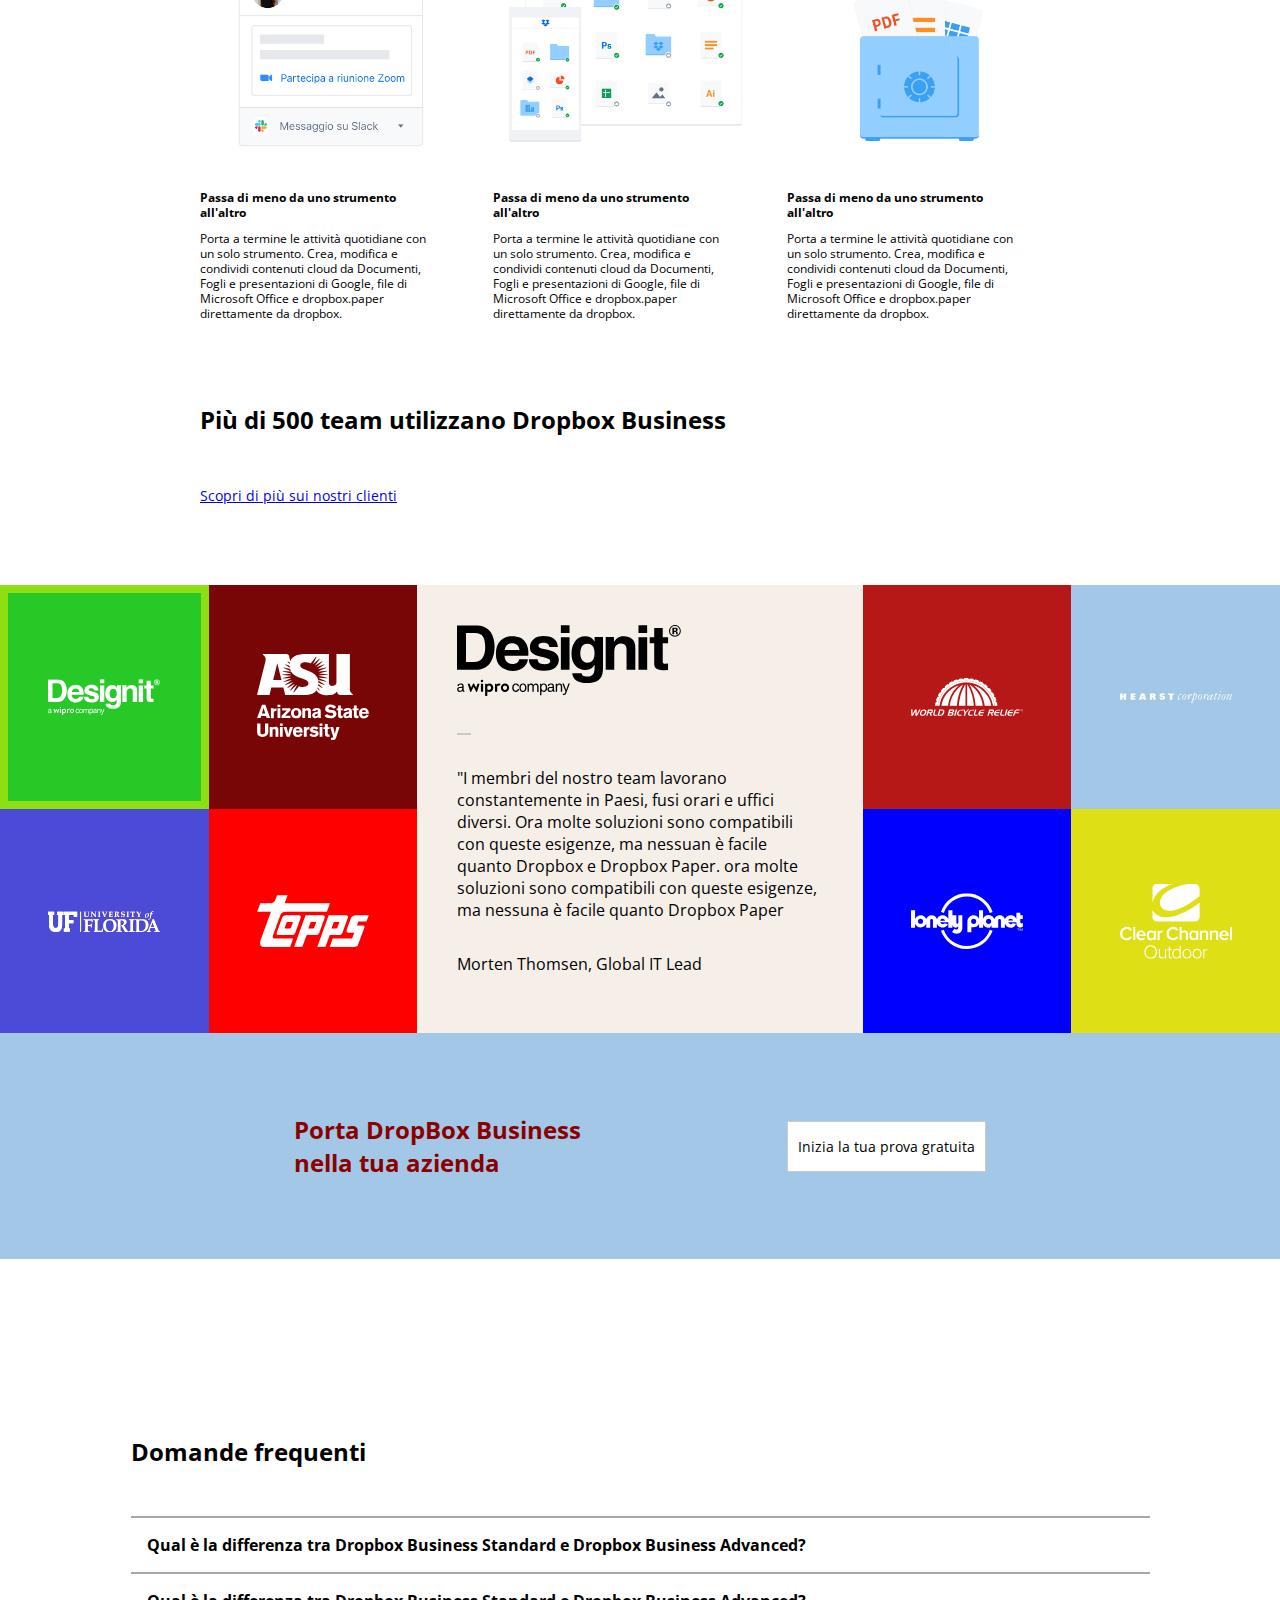
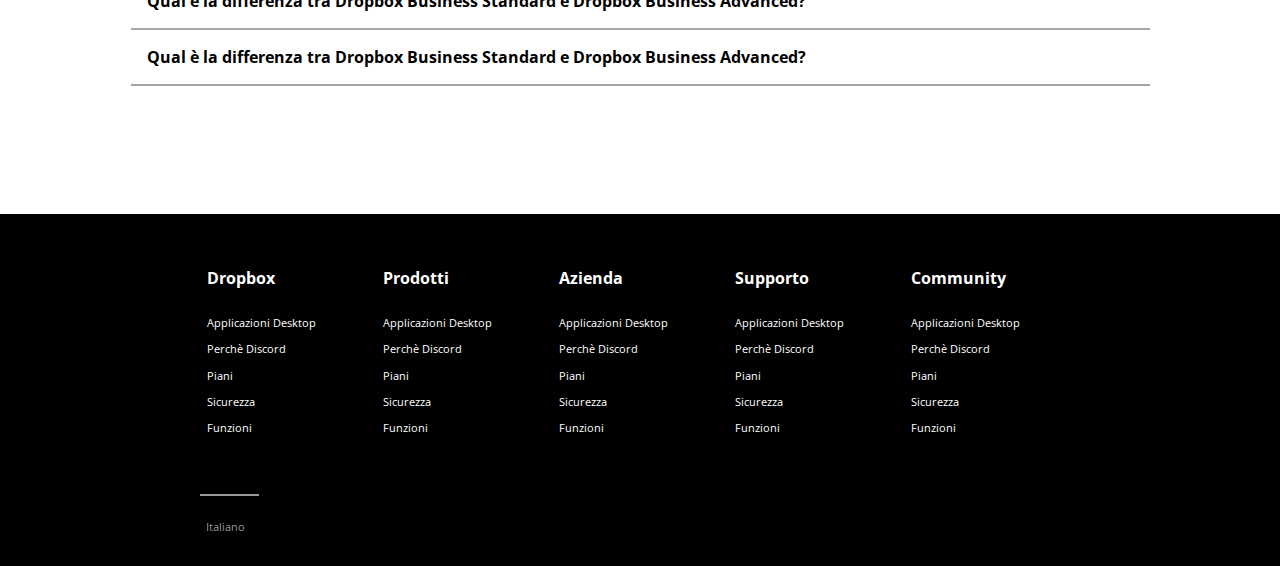
==== commit ddf2b70a: "Aggiunto effetto hover nell'header" ====
--- a/bonus/index.html
+++ b/bonus/index.html
@@ -27,7 +27,7 @@
                                     <ul class="flex-list">
                                         <li class="list-decoration-none">
                                                 <div class="dropdown">
-                                                    <a class="link-reset-black margin-1em font-size-09 link" href="#">Perché dropbox</a>
+                                                    <a class="link-reset-black margin-1em font-size-09 link pv-1em-br" href="#">Perché dropbox</a>
                                                         <div class="border-radius-1em dropdown-menu margin-1em  flex flex-column text-center">
                                                         <a class="border-top-black link link-reset-black font-size-07" href="#business">Piano Business</a>
                                                         <a class="border-top-black link link-reset-black font-size-07 margin-top-05em" href="#dropbusiness">Dropbox bunsiness</a>
@@ -39,7 +39,7 @@
                                             </li>
                                             <li class="list-decoration-none">
                                                 <div class="dropdown">
-                                                    <a class="link-reset-black margin-1em font-size-09 link" href="#">Funzioni</a>
+                                                    <a class="link-reset-black margin-1em font-size-09 link pv-1em-br" href="#">Funzioni</a>
                                                     <div class="border-radius-1em dropdown-menu margin-1em  flex flex-column text-center">
                                                         <a class="border-top-black link link-reset-black font-size-07" href="#business">Piano Business</a>
                                                         <a class="border-top-black link link-reset-black font-size-07 margin-top-05em" href="#dropbusiness">Dropbox bunsiness</a>
@@ -51,7 +51,7 @@
                                             </li>
                                             <li class="list-decoration-none">
                                                 <div class="dropdown">
-                                                    <a class="link-reset-black margin-1em font-size-09 link" href="#">Piani e prezzi</a>
+                                                    <a class="link-reset-black margin-1em font-size-09 link pv-1em-br" href="#">Piani e prezzi</a>
                                                     <div class="border-radius-1em dropdown-menu margin-1em  flex flex-column text-center">
                                                     <a class="border-top-black link link-reset-black font-size-07" href="#business">Piano Business</a>
                                                     <a class="border-top-black link link-reset-black font-size-07 margin-top-05em" href="#dropbusiness">Dropbox bunsiness</a>
@@ -69,7 +69,7 @@
                                 <ul class="flex-list">
                                     <li class="list-decoration-none">
                                         <div class="dropdown">
-                                            <a class="link-reset-black margin-1em font-size-09 link" href="#">Supporto</a>
+                                            <a class="link-reset-black margin-1em font-size-09 link pv-1em-br" href="#">Supporto</a>
                                             <div class="border-radius-1em dropdown-menu margin-1em  flex flex-column text-center">
                                             <a class="border-top-black link link-reset-black font-size-07" href="#business">Piano Business</a>
                                             <a class="border-top-black link link-reset-black font-size-07 margin-top-05em" href="#dropbusiness">Dropbox bunsiness</a>
@@ -81,7 +81,7 @@
                                     </li>
                                     <li class="list-decoration-none">
                                         <div class="dropdown">
-                                            <a class="link-reset-black margin-1em font-size-09 link" href="#">Contatta l'ufficio vendie</a>
+                                            <a class="link-reset-black margin-1em font-size-09 link pv-1em-br" href="#">Contatta l'ufficio vendite</a>
                                             <div class="border-radius-1em dropdown-menu margin-1em  flex flex-column">
                                             <a class="border-top-black link link-reset-black font-size-07" href="#business text-center">Piano Business</a>
                                             <a class="border-top-black link link-reset-black font-size-07 margin-top-05em" href="#dropbusiness">Dropbox bunsiness</a>
@@ -93,7 +93,7 @@
                                     </li>
                                     <li class="list-decoration-none">
                                         <div class="dropdown">
-                                            <a class="link-reset-black margin-1em font-size-09 link" href="#">Accedi</a>
+                                            <a class="link-reset-black margin-1em font-size-09 link pv-1em-br" href="#">Accedi</a>
                                             <div class="border-radius-1em dropdown-menu margin-1em  flex flex-column text-center">
                                             <a class="border-top-black link link-reset-black font-size-07" href="#business">Piano Business</a>
                                             <a class="border-top-black link link-reset-black font-size-07 margin-top-05em" href="#dropbusiness">Dropbox bunsiness</a>
@@ -491,7 +491,7 @@
                                     </label>
 
                                     <div class="content">
-                                        <p>Lorem ipsum dolor sit amet consectetur adipisicing elit. Iusto voluptatibus ad aliquid hic! Accusamus magni officia laudantium voluptate hic minima ullam, eos ex atque quo, ea libero impedit molestias aliquam.</p>
+                                        <p>Lorem ipsum dolor sit amet consectetur, adipisicing elit. Quo ut labore eos! Saepe, porro. Alias, maxime iusto. Incidunt, dolores voluptates dolore quibusdam, laborum, nam tempora nesciunt quidem nobis ipsam nostrum!</p>
                                     </div>
 
                                     <input class="none" type="checkbox" id="title3" />
--- a/bonus/css/style.css
+++ b/bonus/css/style.css
@@ -156,6 +156,11 @@
 
 .padding-vertical-2em{
     padding: 2em 0em;
+}
+
+.pv-1em-br{
+    padding: 1em 0.6em;
+    border-radius: 0.7em;
 }
 /* Icone */
 
@@ -322,10 +327,12 @@
     flex-wrap: wrap;
     justify-content: center;
 }
+
 .flex-center{
     justify-content: center;
     align-items: center;
 }
+
 .justify-content{
     justify-content: space-around;
 }
@@ -334,6 +341,7 @@
     width: 38em;
     padding-bottom: 2em;
 }
+
 .enterprise-width *{
     padding-top: 1em;
 }
@@ -607,7 +615,11 @@
     z-index: 4;
 }
 
-.dropdown > .link:hover + .dropdown-menu{
+.dropdown a:hover{
+    background-color: rgba(218, 218, 218, 0.638);
+}
+
+.dropdown > .link:focus + .dropdown-menu{
     opacity: 1;
     transform: translateY(0);
 }   
@@ -634,10 +646,8 @@
     border-top: 2px solid #A7A7A7;
     display: block;    
     padding: 1em;
-    margin: 0 0 1px 0;
     cursor: pointer;
     color: black;
-    transition: display 3s;
 }
 
 div label:hover {
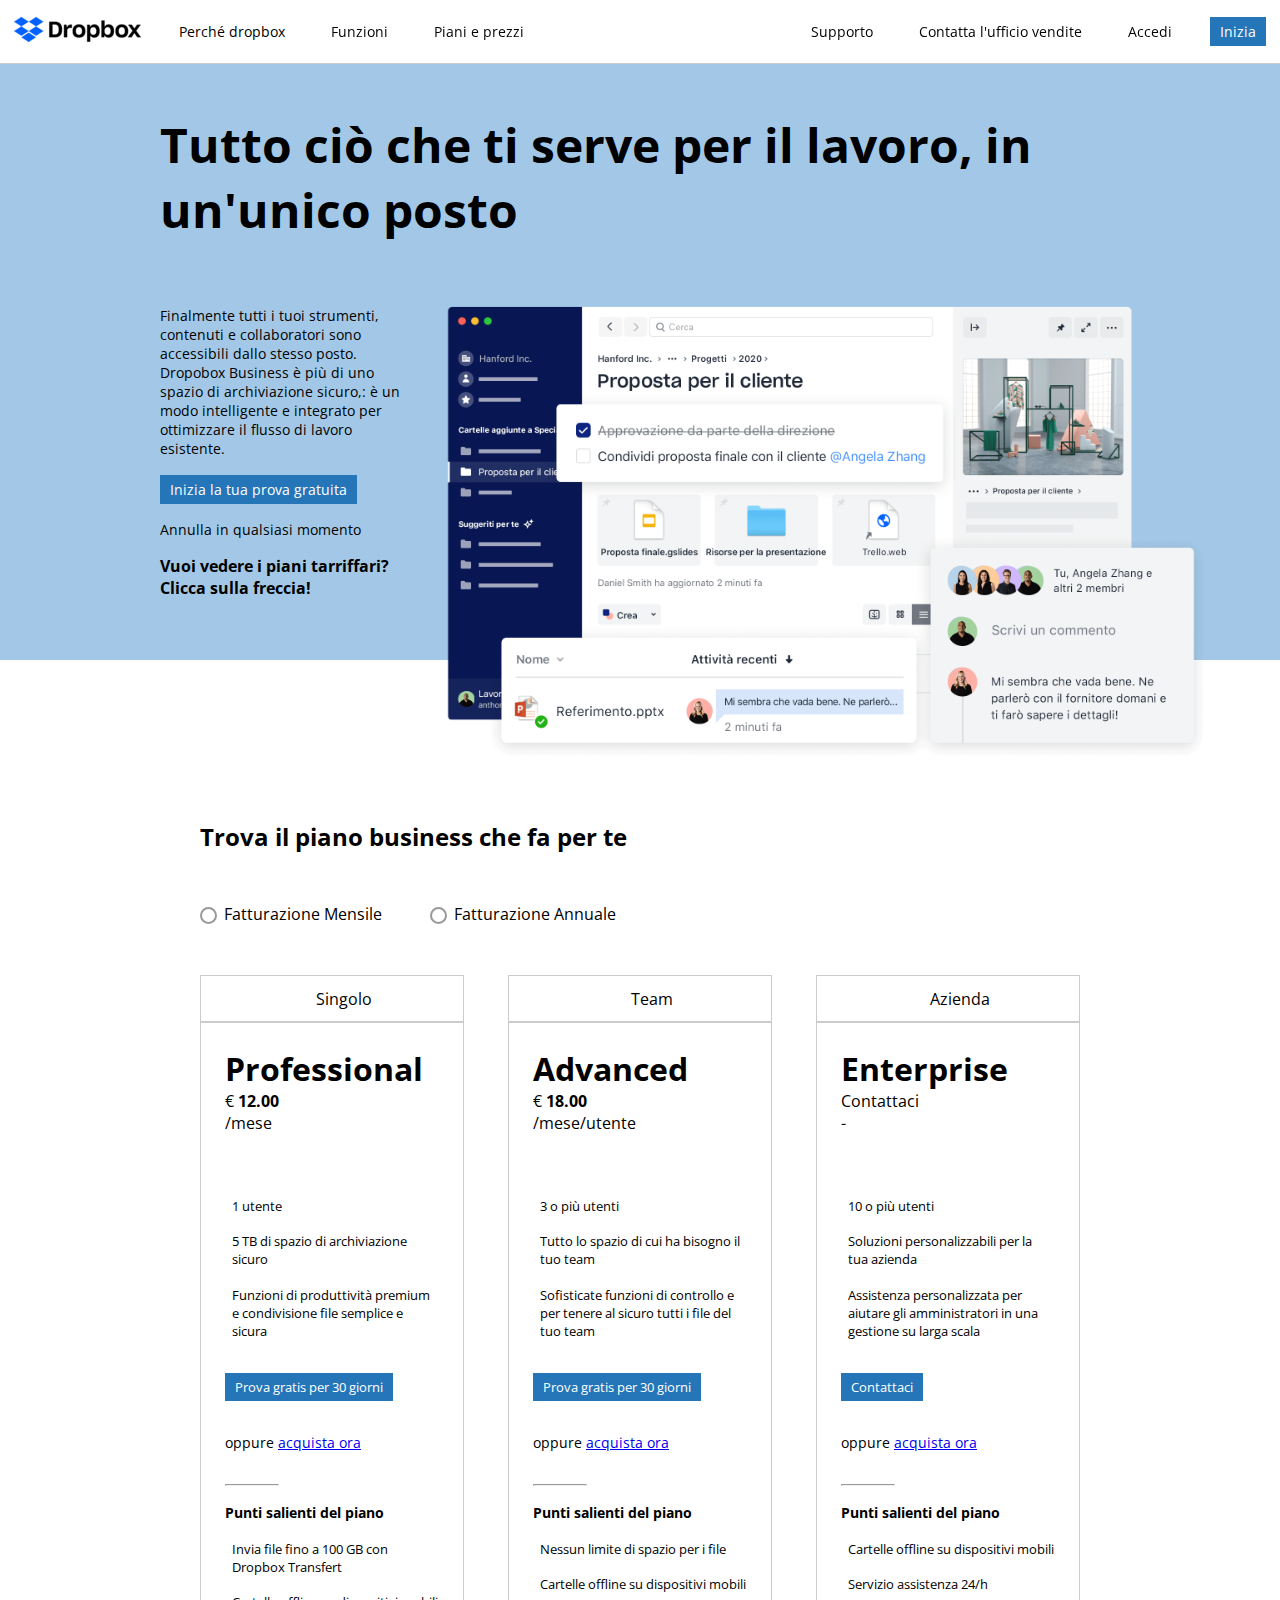
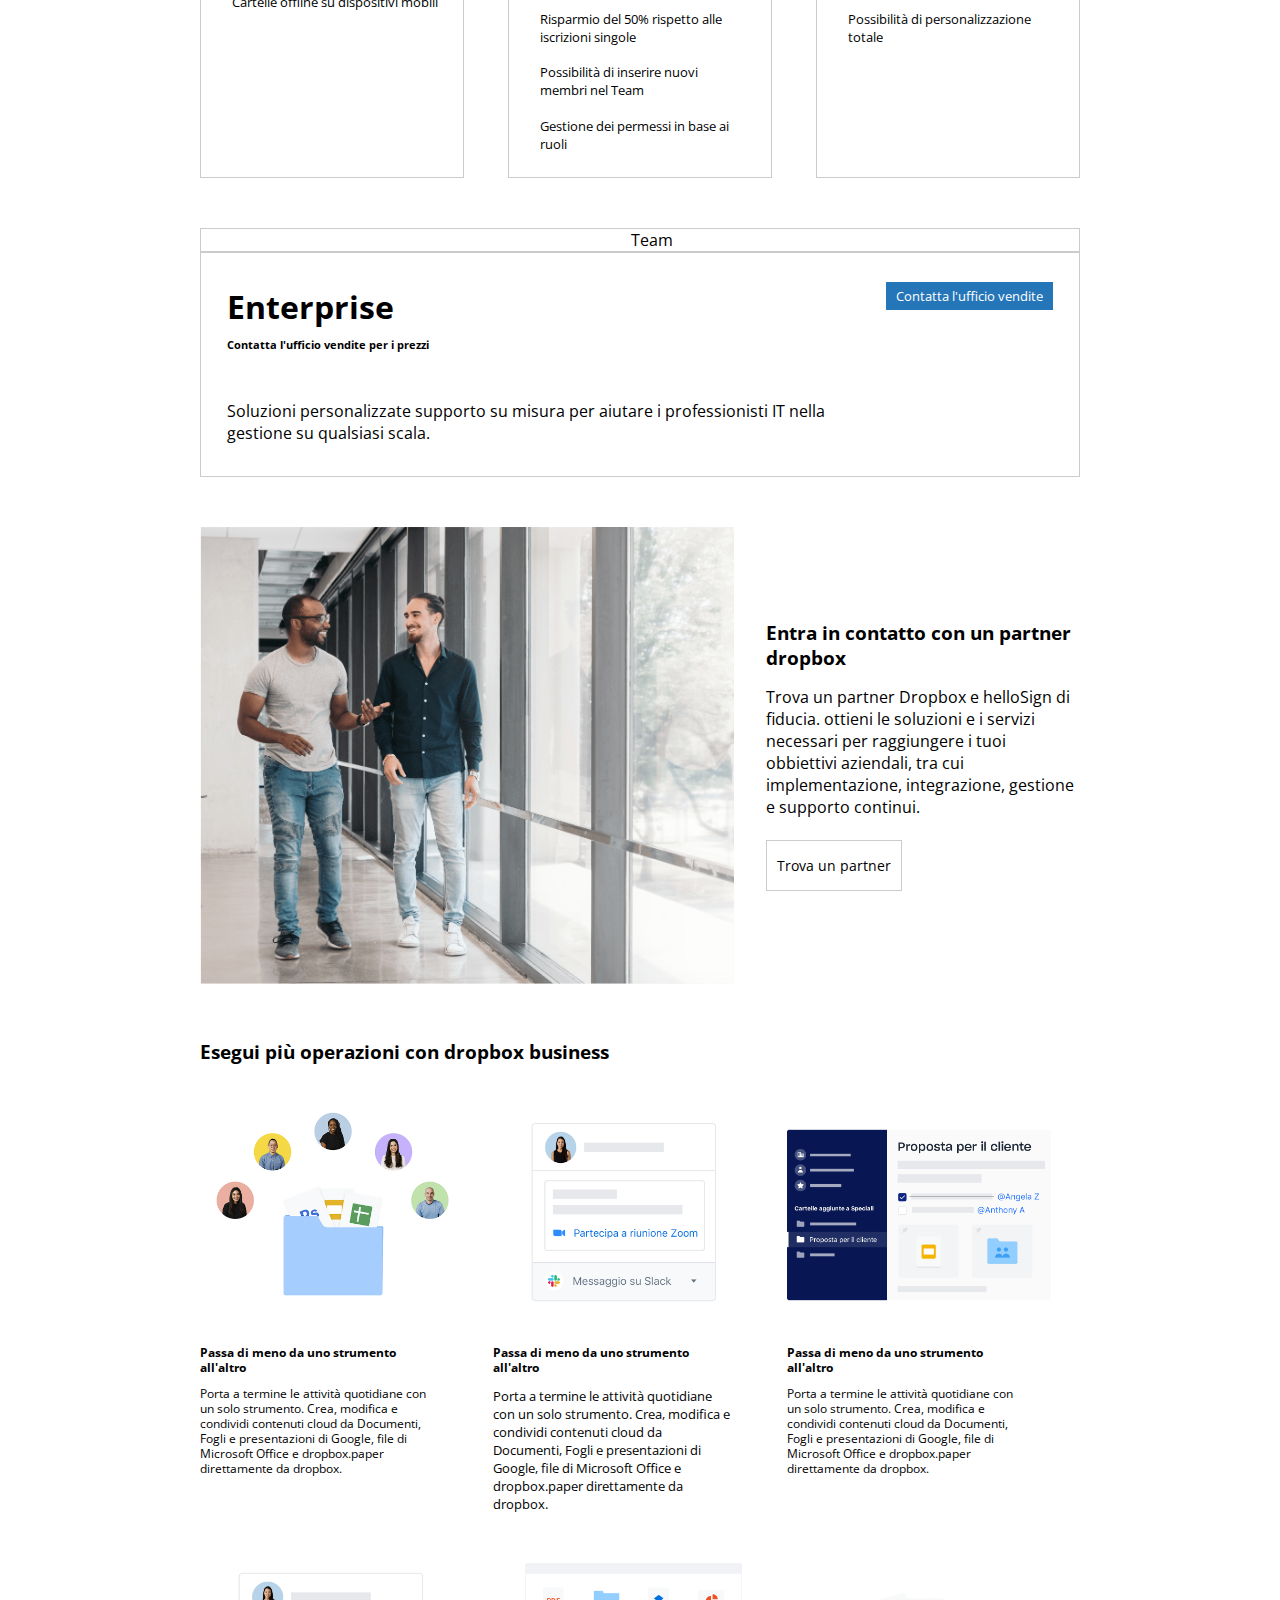
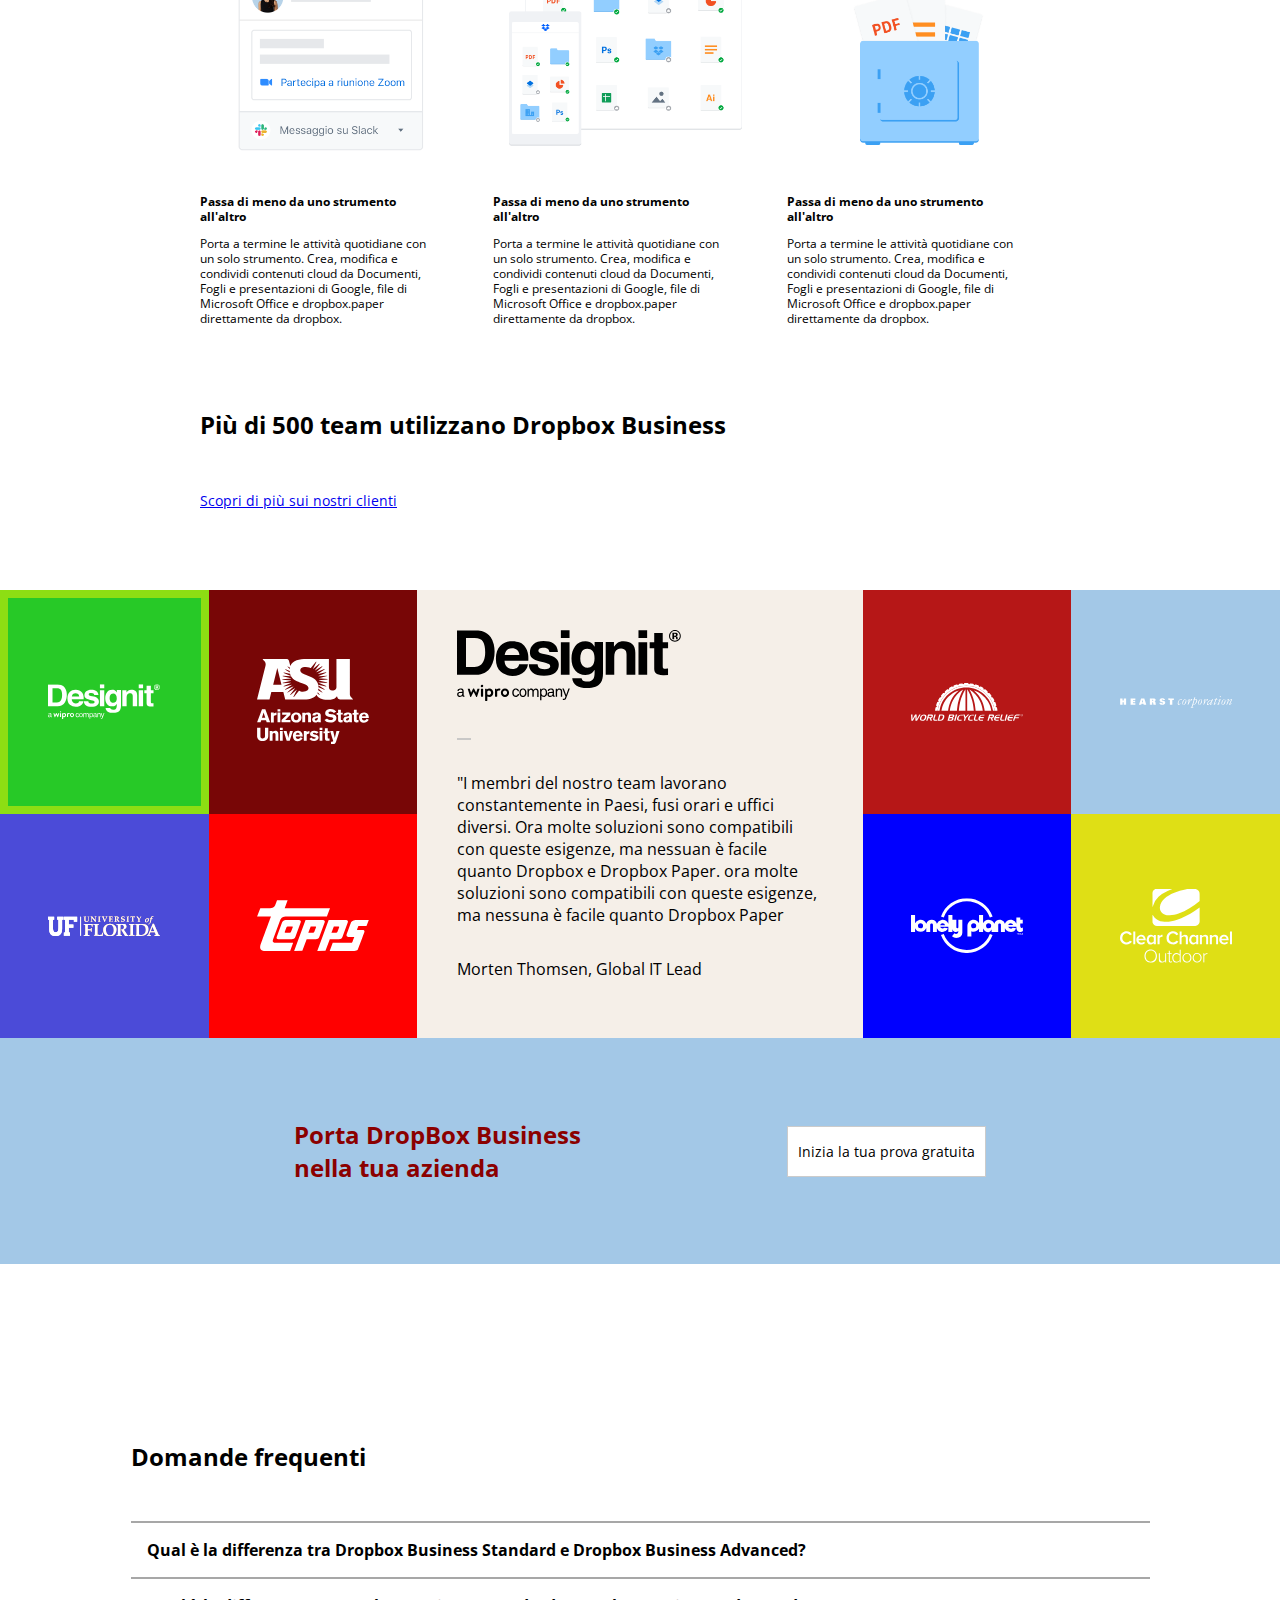
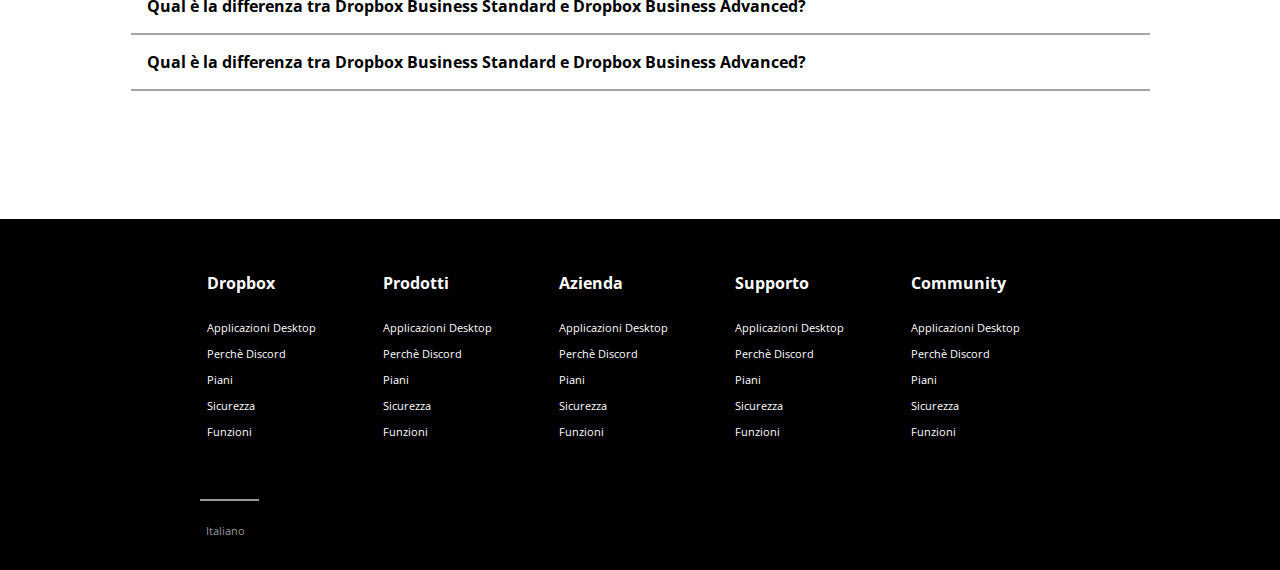
==== commit c3b4df45: "Bugfix dropdown header risolto." ====
--- a/bonus/index.html
+++ b/bonus/index.html
@@ -82,7 +82,7 @@
                                     <li class="list-decoration-none">
                                         <div class="dropdown">
                                             <a class="link-reset-black margin-1em font-size-09 link pv-1em-br" href="#">Contatta l'ufficio vendite</a>
-                                            <div class="border-radius-1em dropdown-menu margin-1em  flex flex-column">
+                                            <div class="border-radius-1em dropdown-menu margin-1em  flex flex-column text-center">
                                             <a class="border-top-black link link-reset-black font-size-07" href="#business text-center">Piano Business</a>
                                             <a class="border-top-black link link-reset-black font-size-07 margin-top-05em" href="#dropbusiness">Dropbox bunsiness</a>
                                             <a class="border-top-black link link-reset-black font-size-07 margin-top-05em" href="#team">Teams partner</a> 
--- a/bonus/css/style.css
+++ b/bonus/css/style.css
@@ -189,11 +189,16 @@
 .font-size-title{
     font-size: 1.5em;
 }
+
 /* Header */
-
 .row-header{
     height: 4em;
     width: 100%;
+    position: fixed;
+    background-color: white;
+    top: 0;
+    border-bottom: 1px solid rgba(191, 191, 191, 0.807);
+    z-index: 999;
 }
 
 .row-header{
@@ -220,7 +225,7 @@
 
 .title-col{
     width: 60em;
-    margin: 0 auto;
+    margin: 4em auto;
 }
 
 .font-weight-900{
@@ -597,11 +602,12 @@
 /* dropdown menu */
 .dropdown{
     position: relative;
-}
-
-.dropdown-menu{ 
-    min-width: 9em;
+    
+}
+
+.dropdown-menu{  
     position: absolute;
+    width: 10em;
     margin-left: auto;
     margin-right: auto;
     left: 0;
@@ -609,19 +615,16 @@
     background-color: white;
     padding: 0.75em;
     box-shadow: 0px 2px 5px 0px rgba(0, 0, 0, 0.3);
-    opacity: 0;
-    transform: translateY(-10px);
+    transform: scale(0);
     transition: opacity 0.3s ease-in-out, transform 0.3s ease-in-out;
-    z-index: 4;
 }
 
 .dropdown a:hover{
-    background-color: rgba(218, 218, 218, 0.638);
+    background-color: rgba(163, 200, 231, 0.323);
 }
 
 .dropdown > .link:focus + .dropdown-menu{
-    opacity: 1;
-    transform: translateY(0);
+    transform: scale(1);
 }   
 
 /* Nel jumbo che si muove */
@@ -666,4 +669,6 @@
 .none:hover + label + .content {
     display: block;
     
-}+}
+
+
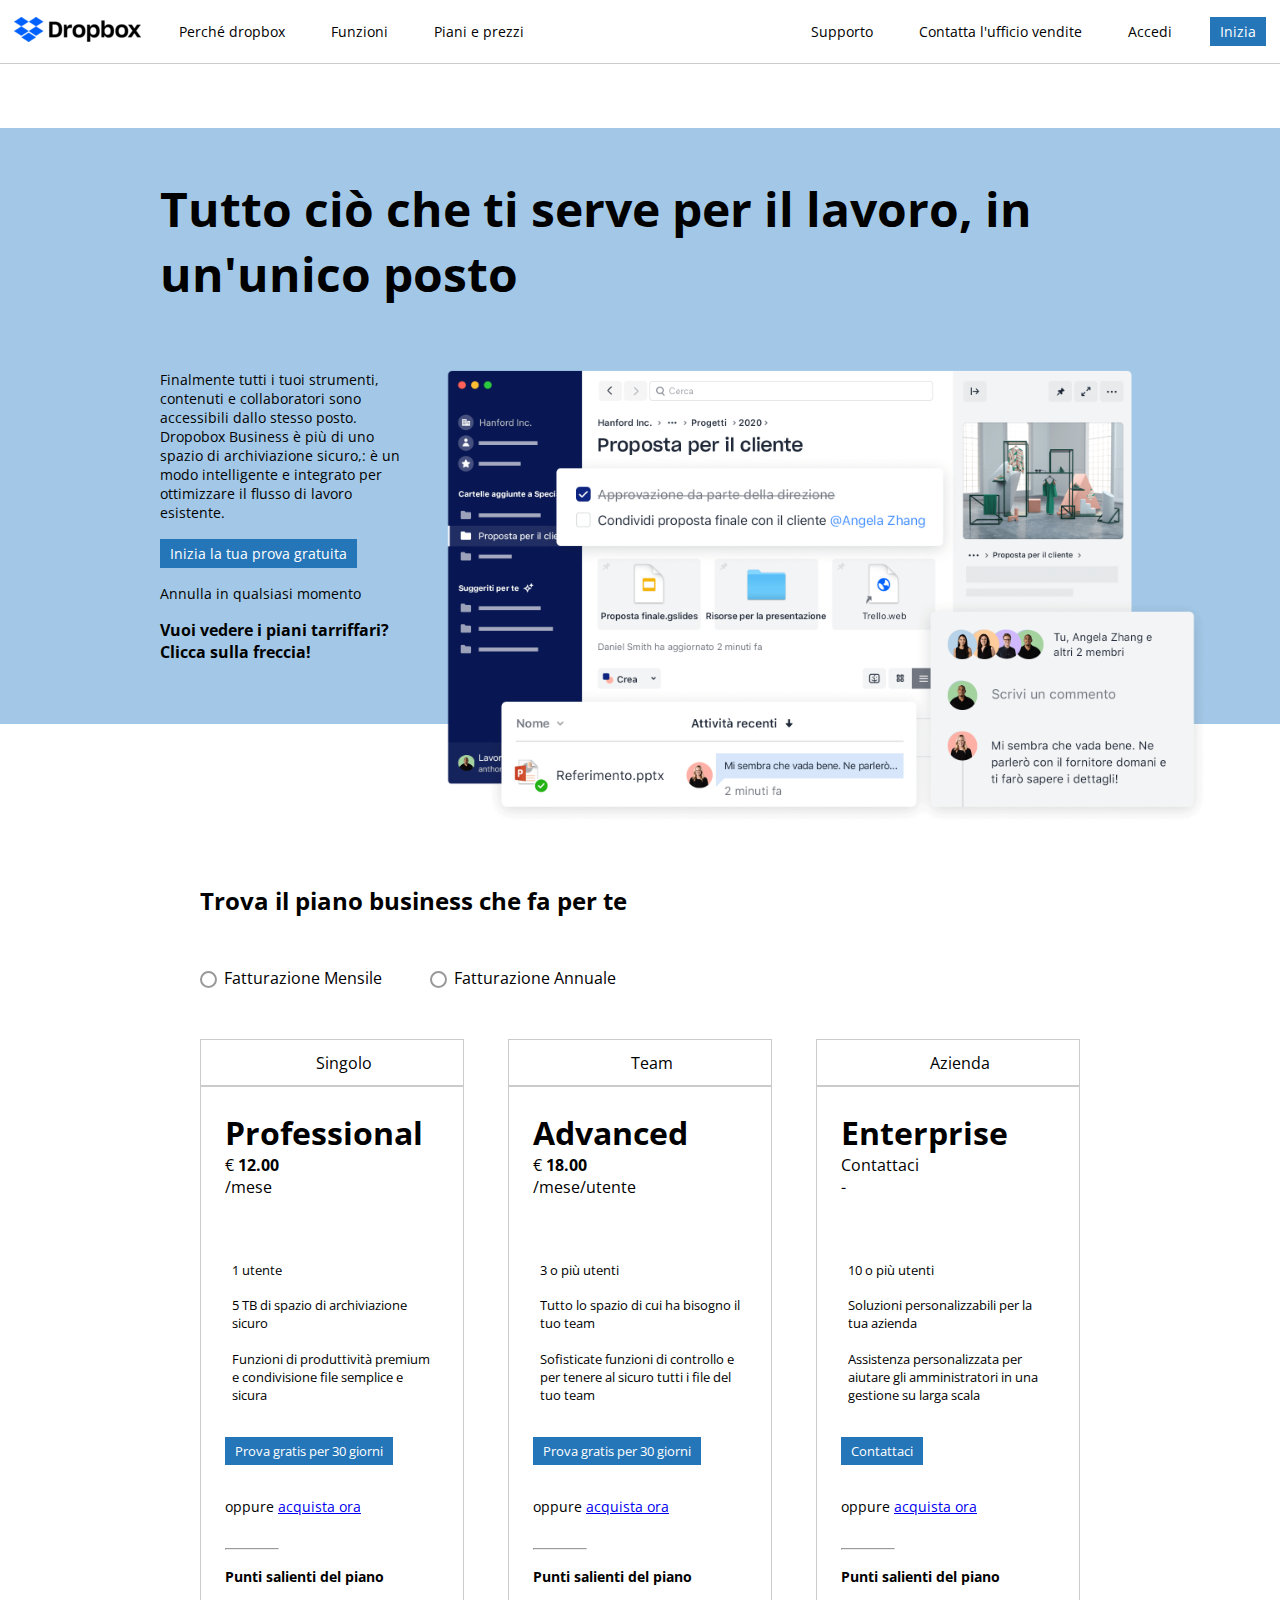
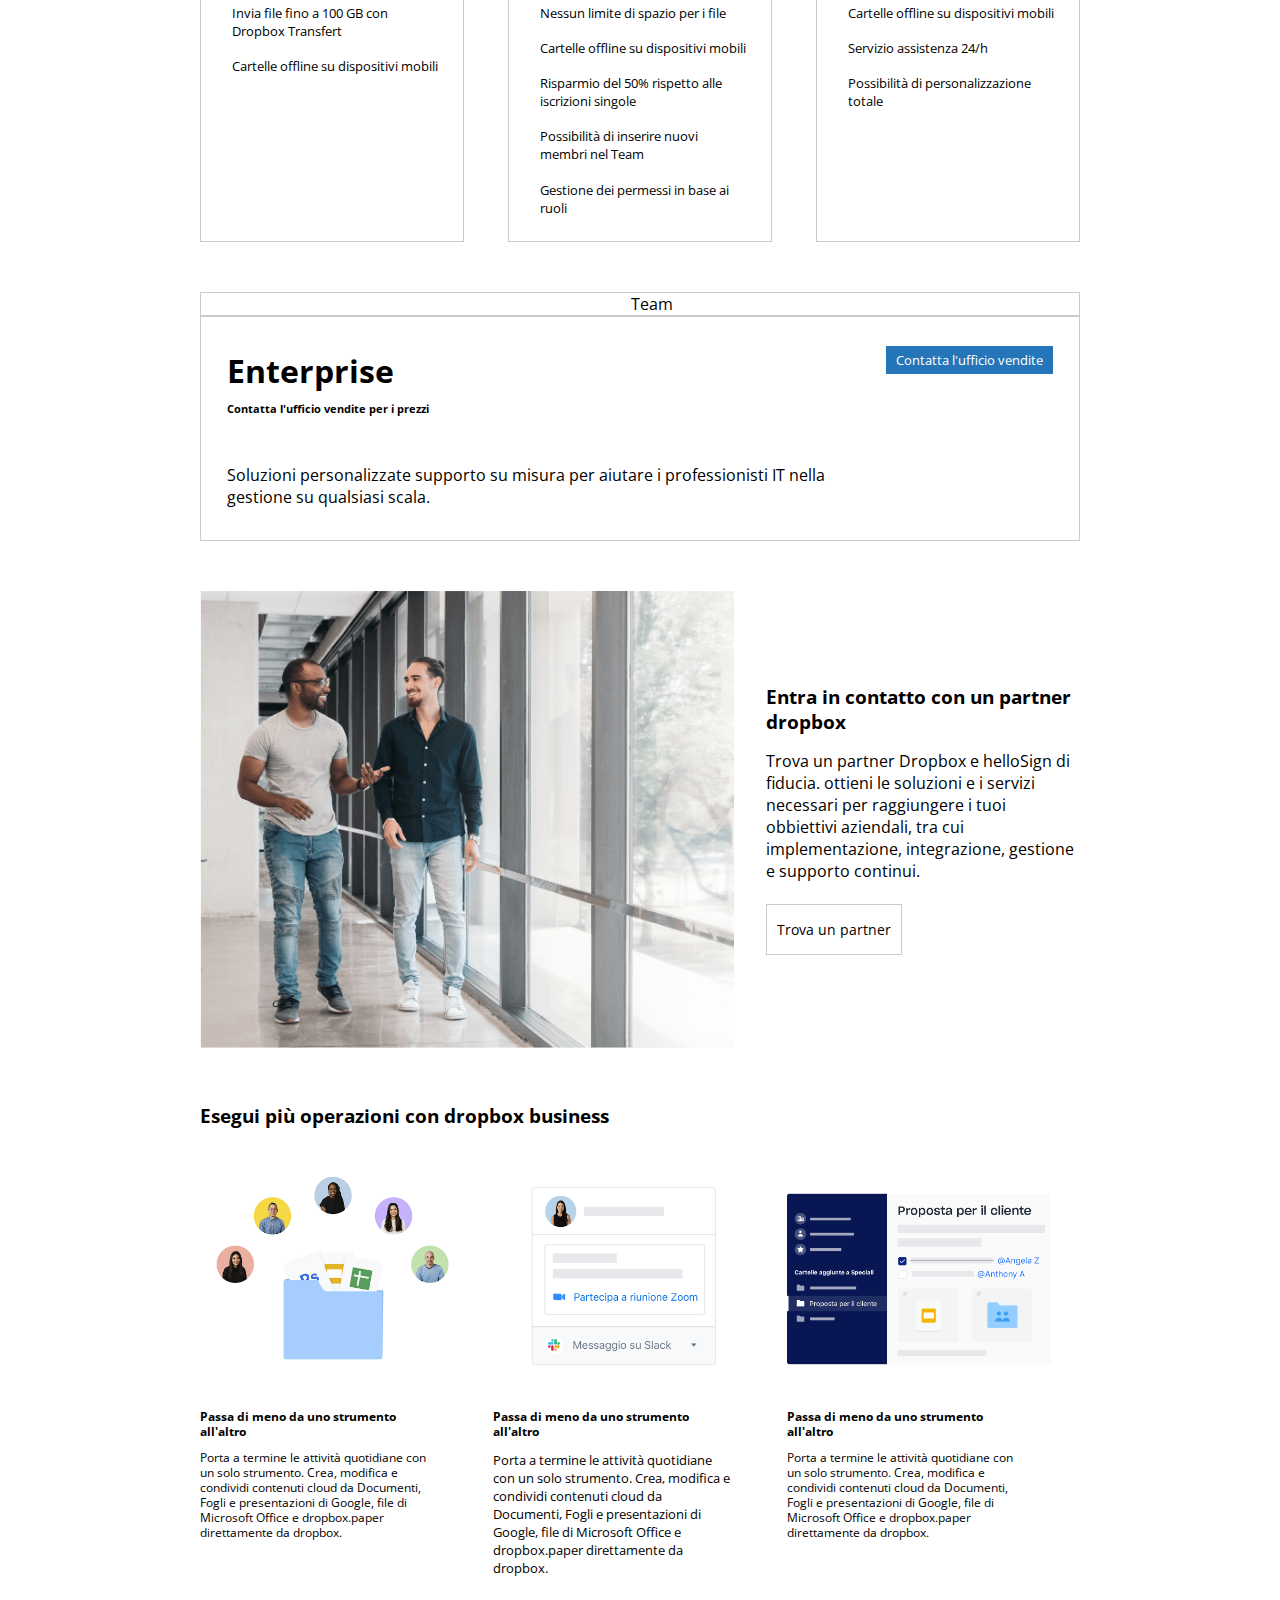
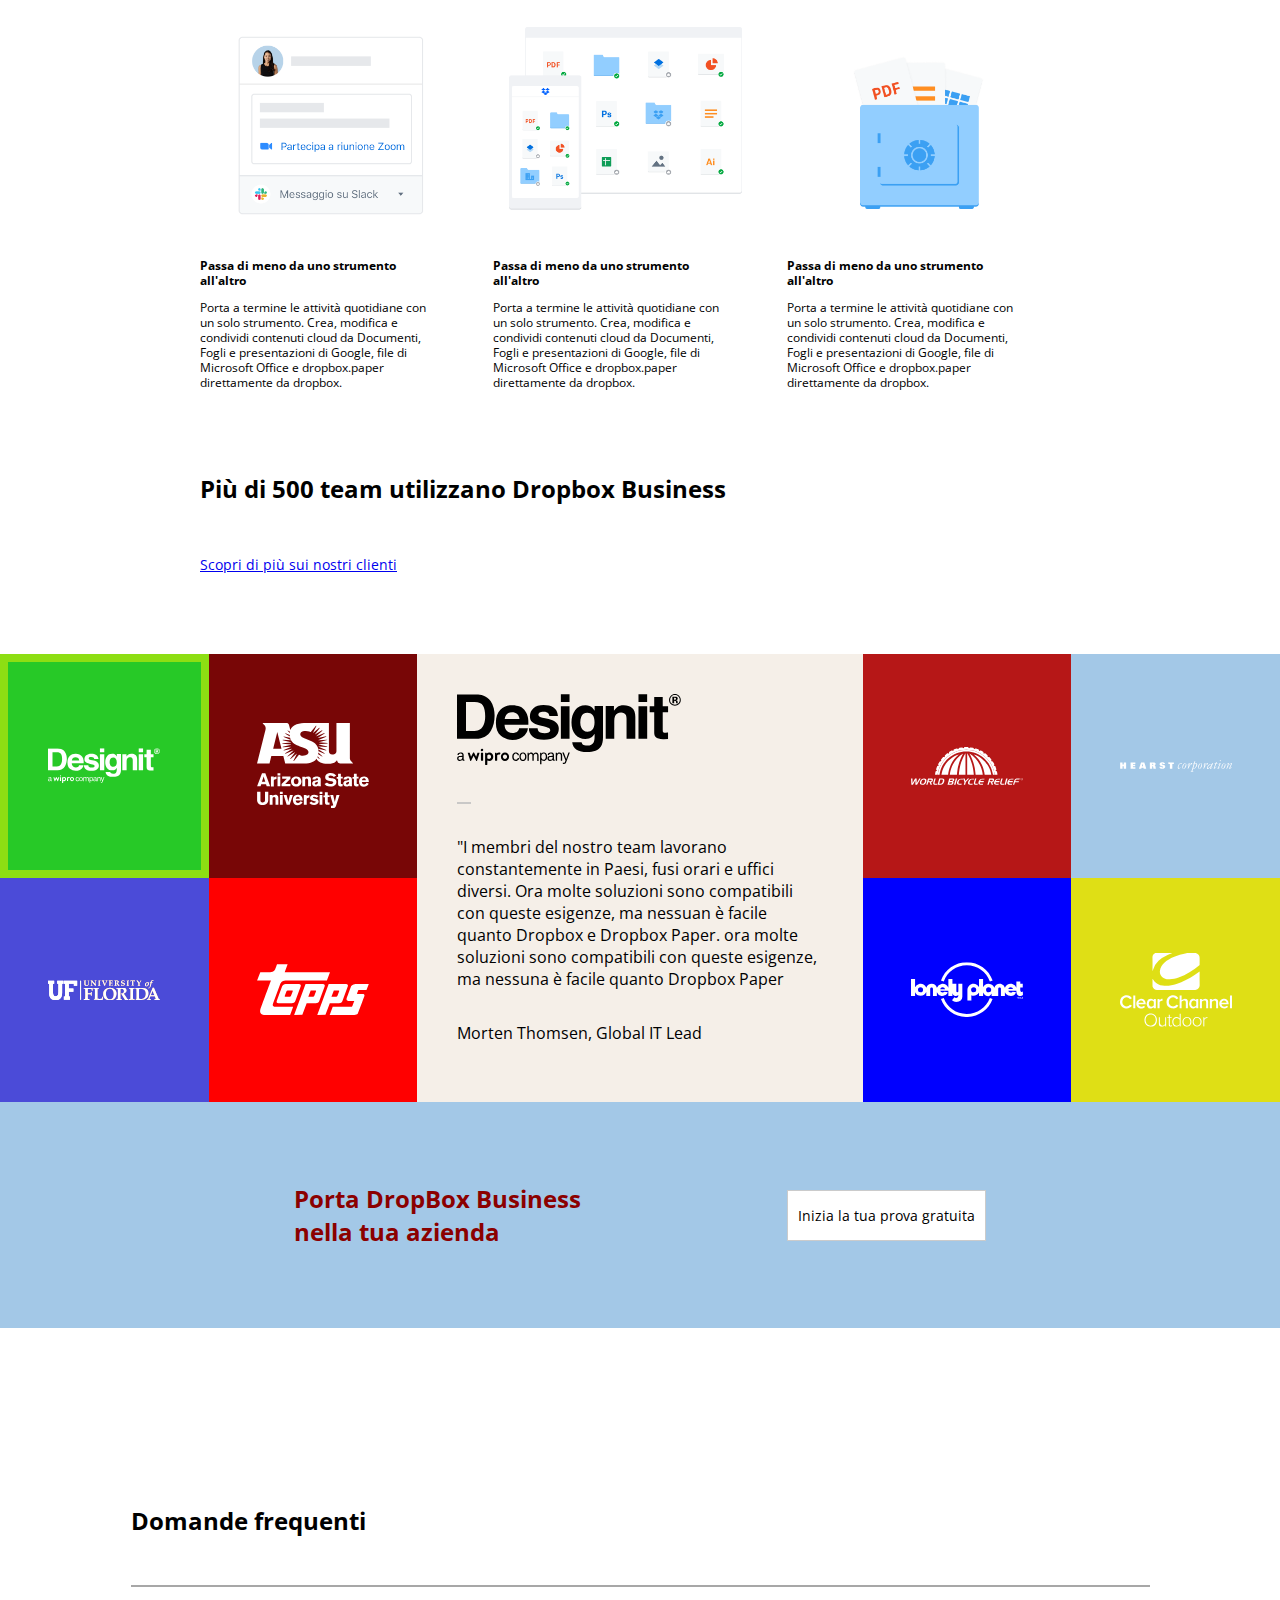
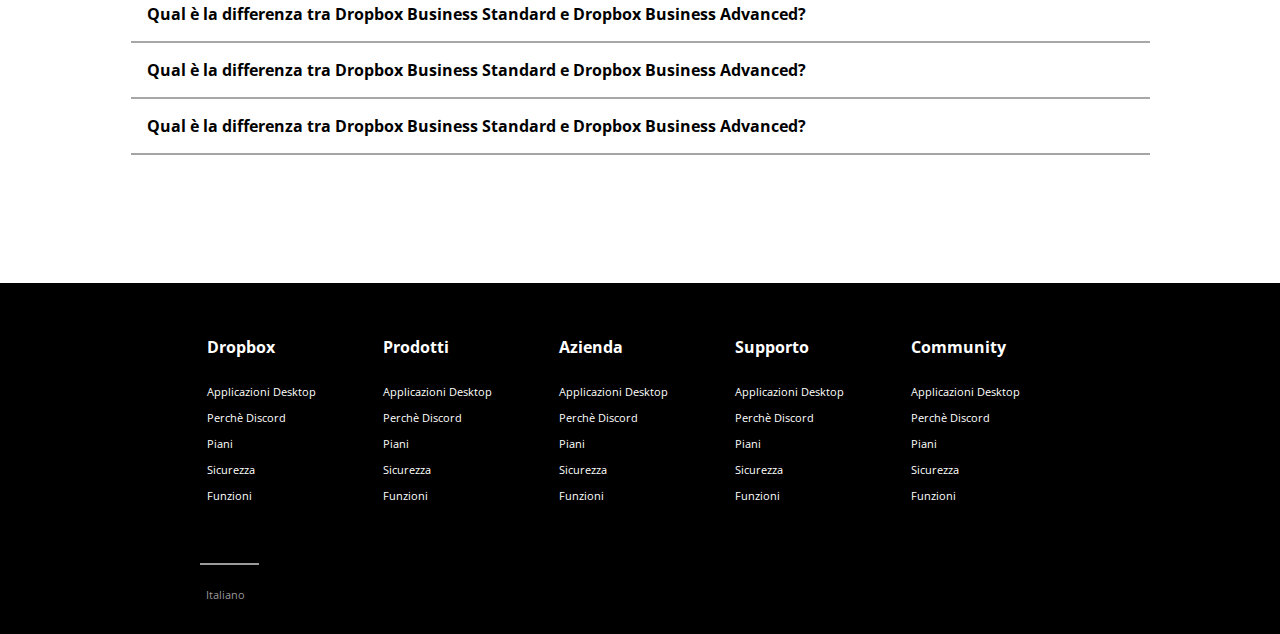
==== commit 5bade557: "correzione header e collegamento a seconda pagina bonus." ====
--- a/bonus/index.html
+++ b/bonus/index.html
@@ -125,7 +125,7 @@
                         <div class="first-jumbo-row flex margin-top-50">
                                 <div class="p-col-16em ">
                                     <p class="font-size-09">Finalmente tutti i tuoi strumenti, contenuti e collaboratori sono accessibili dallo stesso posto. Dropobox Business è più di uno spazio di archiviazione sicuro,: è un modo intelligente e integrato per ottimizzare il flusso di lavoro esistente.</p>
-                                    <div class="margin-top-bottom-20"><a href="#" class=" button-reset button-blue font-size-09">Inizia la tua prova gratuita</a></div>
+                                    <div class="margin-top-bottom-20"><a href="./index-bonus.html" class=" button-reset button-blue font-size-09">Inizia la tua prova gratuita</a></div>
                                     <p class="font-size-09">Annulla in qualsiasi momento</p>
                                     <p class="padding-top-1em"><strong>Vuoi vedere i piani tarriffari?Clicca sulla freccia!</strong></p>
                                     <a class="link link-reset-black font-size-07" href="#business"><i class="margin-top-50 padding-bottom-2em fa-solid fa-arrow-down font-size-4em"></i></a>
@@ -188,7 +188,7 @@
                                             <i class="fa-solid fa-share-nodes"></i>
                                             <span class="font-size-09">Funzioni di produttività premium e condivisione file semplice e sicura</span>
                                         </div>
-                                        <div class="margin-top-bottom-20"><a href="#" class="button-reset button-blue font-size-09">Prova gratis per 30 giorni</a></div>
+                                        <div class="margin-top-bottom-20"><a href="./index-bonus.html" class="button-reset button-blue font-size-09">Prova gratis per 30 giorni</a></div>
                                         <div>oppure <a href="#">acquista ora</a></div>
                                         <hr class="margin-right-10em margin-top-2em">
                                         <h4>Punti salienti del piano</h4>
@@ -222,7 +222,7 @@
                                             <i class="fa-solid fa-share-nodes"></i>
                                             <span class="font-size-09">Sofisticate funzioni di controllo e per tenere al sicuro tutti i file del tuo team</span>
                                         </div>
-                                        <div class="margin-top-bottom-20"><a href="#" class="button-reset button-blue font-size-09">Prova gratis per 30 giorni</a></div>
+                                        <div class="margin-top-bottom-20"><a href="./index-bonus.html" class="button-reset button-blue font-size-09">Prova gratis per 30 giorni</a></div>
                                         <div>oppure <a href="#">acquista ora</a></div>
                                         <hr class="margin-right-10em margin-top-2em">
                                         <h4>Punti salienti del piano</h4>
@@ -461,7 +461,7 @@
                         <div class="dropboxbusiness-row">
                             <div class="dropboxbusiness-col flex">
                                 <div class="dropboxbusiness-col-title"><h3 class="font-size-title color-darkred">Porta DropBox Business nella tua azienda</h3></div>
-                                <div class="margin-top-bottom-20"><a href="#" class="button-reset button-white font-size-09">Inizia la tua prova gratuita</a></div>
+                                <div class="margin-top-bottom-20"><a href="./index-bonus.html" class="button-reset button-white font-size-09">Inizia la tua prova gratuita</a></div>
                             </div>
                         </div>
                     </div>
--- a/bonus/css/style.css
+++ b/bonus/css/style.css
@@ -146,9 +146,6 @@
     padding-top: 2em;
 }
 
-.padding-top-2em{
-    padding-top: 2em;
-}
 
 .padding-top-1em{
     padding-top: 1em;
@@ -190,15 +187,19 @@
     font-size: 1.5em;
 }
 
+.font-size-25em{
+    font-size: 2.5em;
+}
+
 /* Header */
 .row-header{
     height: 4em;
     width: 100%;
-    position: fixed;
+   /* position: fixed;*/
     background-color: white;
     top: 0;
     border-bottom: 1px solid rgba(191, 191, 191, 0.807);
-    z-index: 999;
+    /*z-index: 999;*/
 }
 
 .row-header{
@@ -672,3 +673,98 @@
 }
 
 
+/* Bonus seconda pagina prima sezione */
+.pgtwo-row{
+    width: 100%;
+}
+
+.pgtwo-col-left{
+    background-color: #1E1919;
+    width: 35vw;
+    padding: 2em 2em 10em 3em;
+    gap: 2.5em;
+}
+
+.padding-button-pgtwo{
+    padding: 2em 1.5em 2em 1.5em;
+}
+
+.padding-left-arrowright{
+    padding-left: 2.5em;
+}
+
+.underline-grey{
+    text-decoration: underline grey;
+}
+
+.color-text-black{
+    color: black;
+}
+
+.pgtwo-col-right{
+    width: 65vw;
+}
+
+.img-fit-cover{
+    width: 100%;
+    height: 100%;
+    object-fit:cover;
+}
+
+/* Bonus seconda pagina seconda sezione */
+
+.pg2-container-sctwo{
+    padding:3em 0em 3em 0em;
+    background-color: rgb(247, 245, 242);
+}
+
+.row-sctwo{
+    padding:0em 20em;
+}
+
+.row-scttwo{
+    justify-content: center;
+    gap: 2em;
+    margin: 3em 4em 3em 4em;
+}
+.col-sctwo-title{
+    padding: 0em 20em 0em 20em;
+}
+
+.col-sctwo-33{
+    width: calc(90% / 3);
+    padding-top: 4em;
+}
+
+/* Bonus seconda pagina terza sezione */
+
+.padding-right-text{
+    padding: 5em 2em 5em 19em;
+}
+
+.padding-left-text{
+    padding: 5em 19em 5em 2em;
+}
+.row-scthree{
+    width:100vw;
+    height:40em;
+    background-color: #1E1919;
+    align-items: center;
+}
+
+.col-scthee-45{
+    width:45%;
+}
+
+.col-scthee-55{
+    width: 55%;
+    height: 80%;
+}
+
+.img-fit-container{
+    padding: 3em 0em 3em 0em;
+    width: 100%;
+    height: 100%;
+    object-fit:contain;
+    background-color: rgb(43, 41, 41);
+}
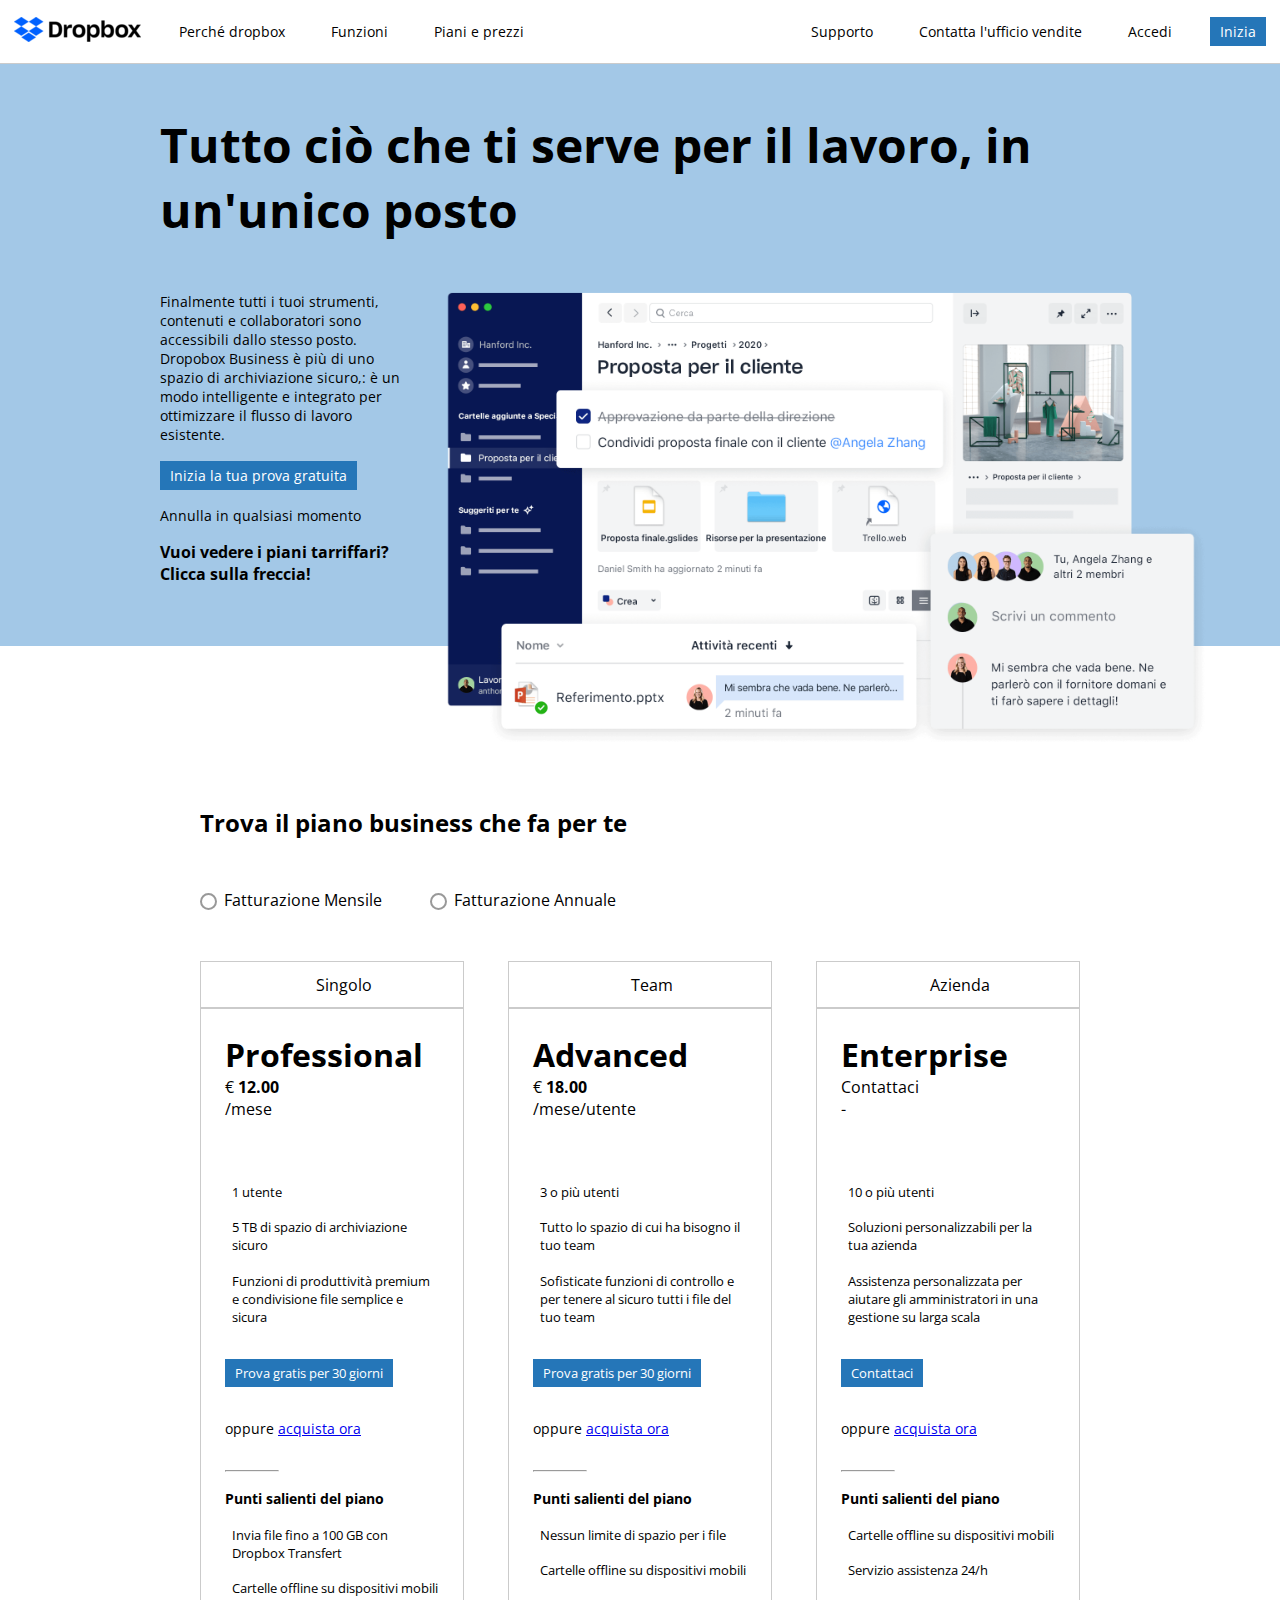
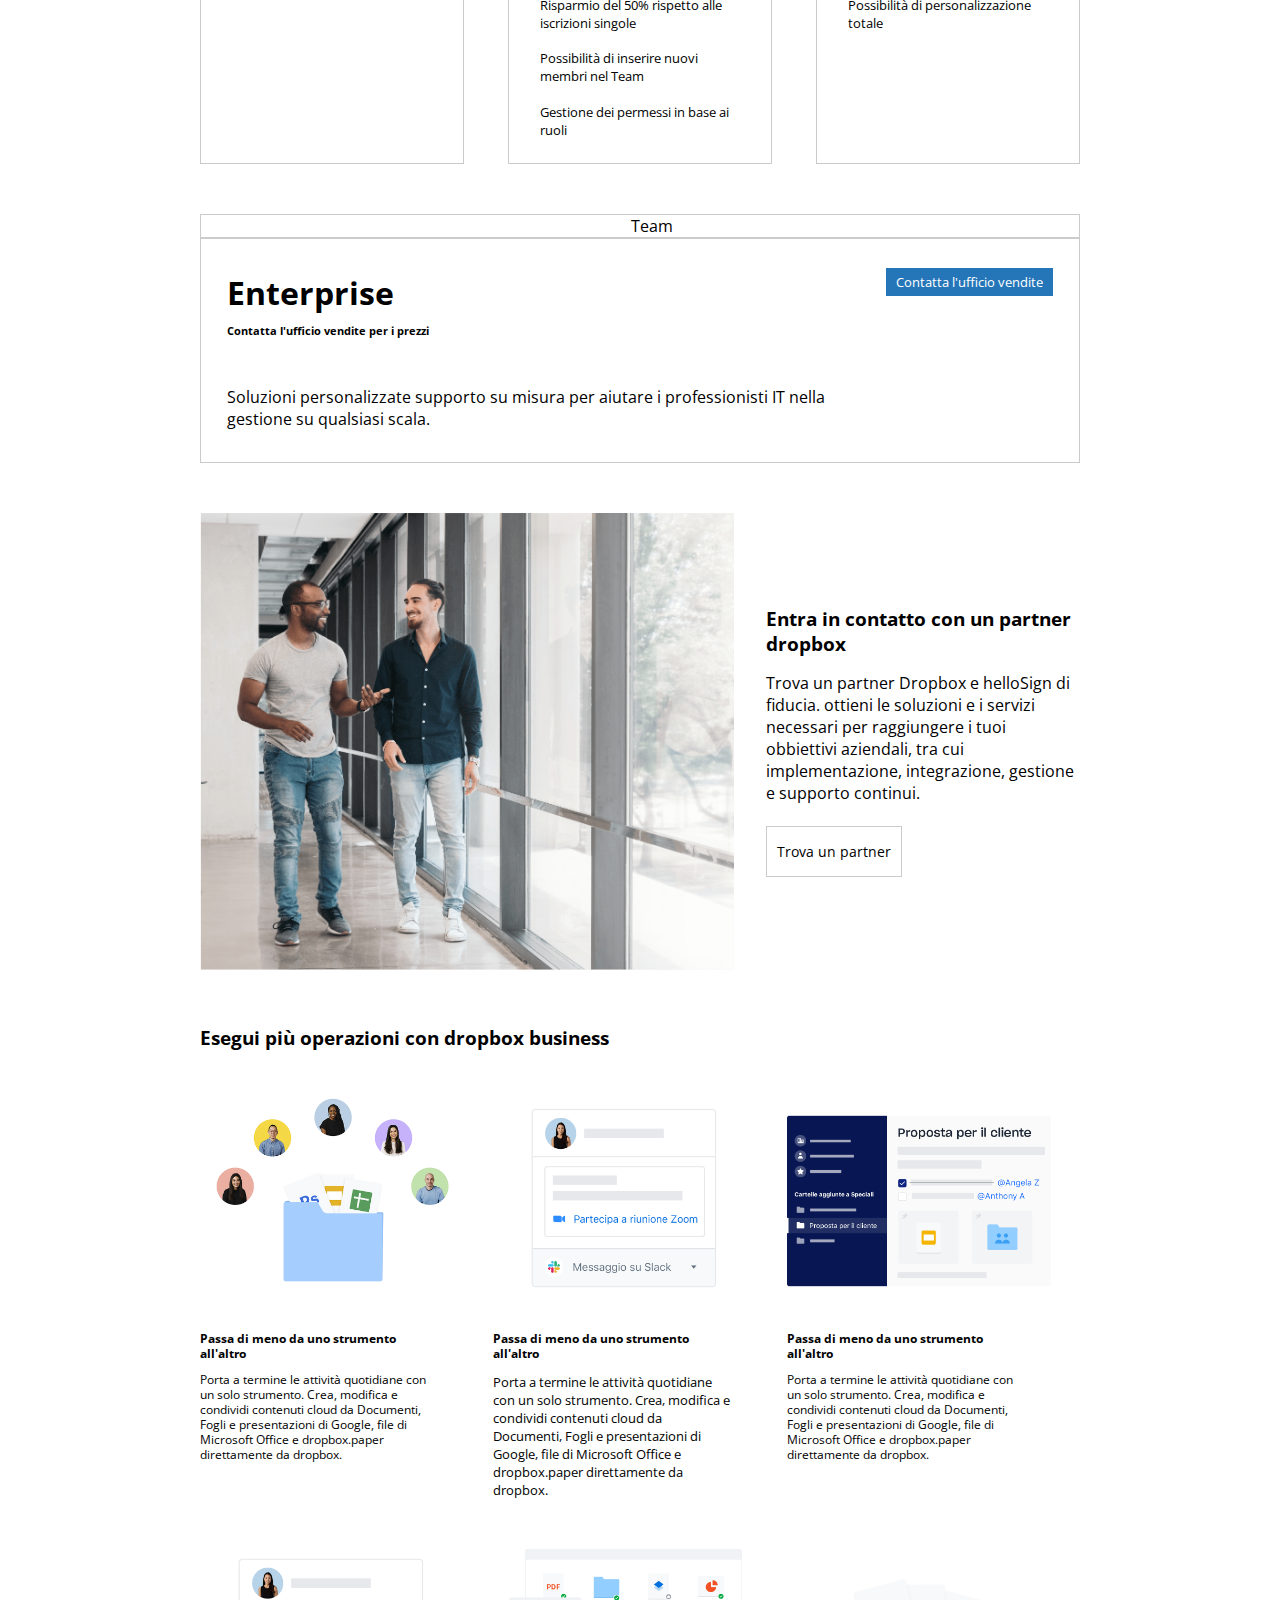
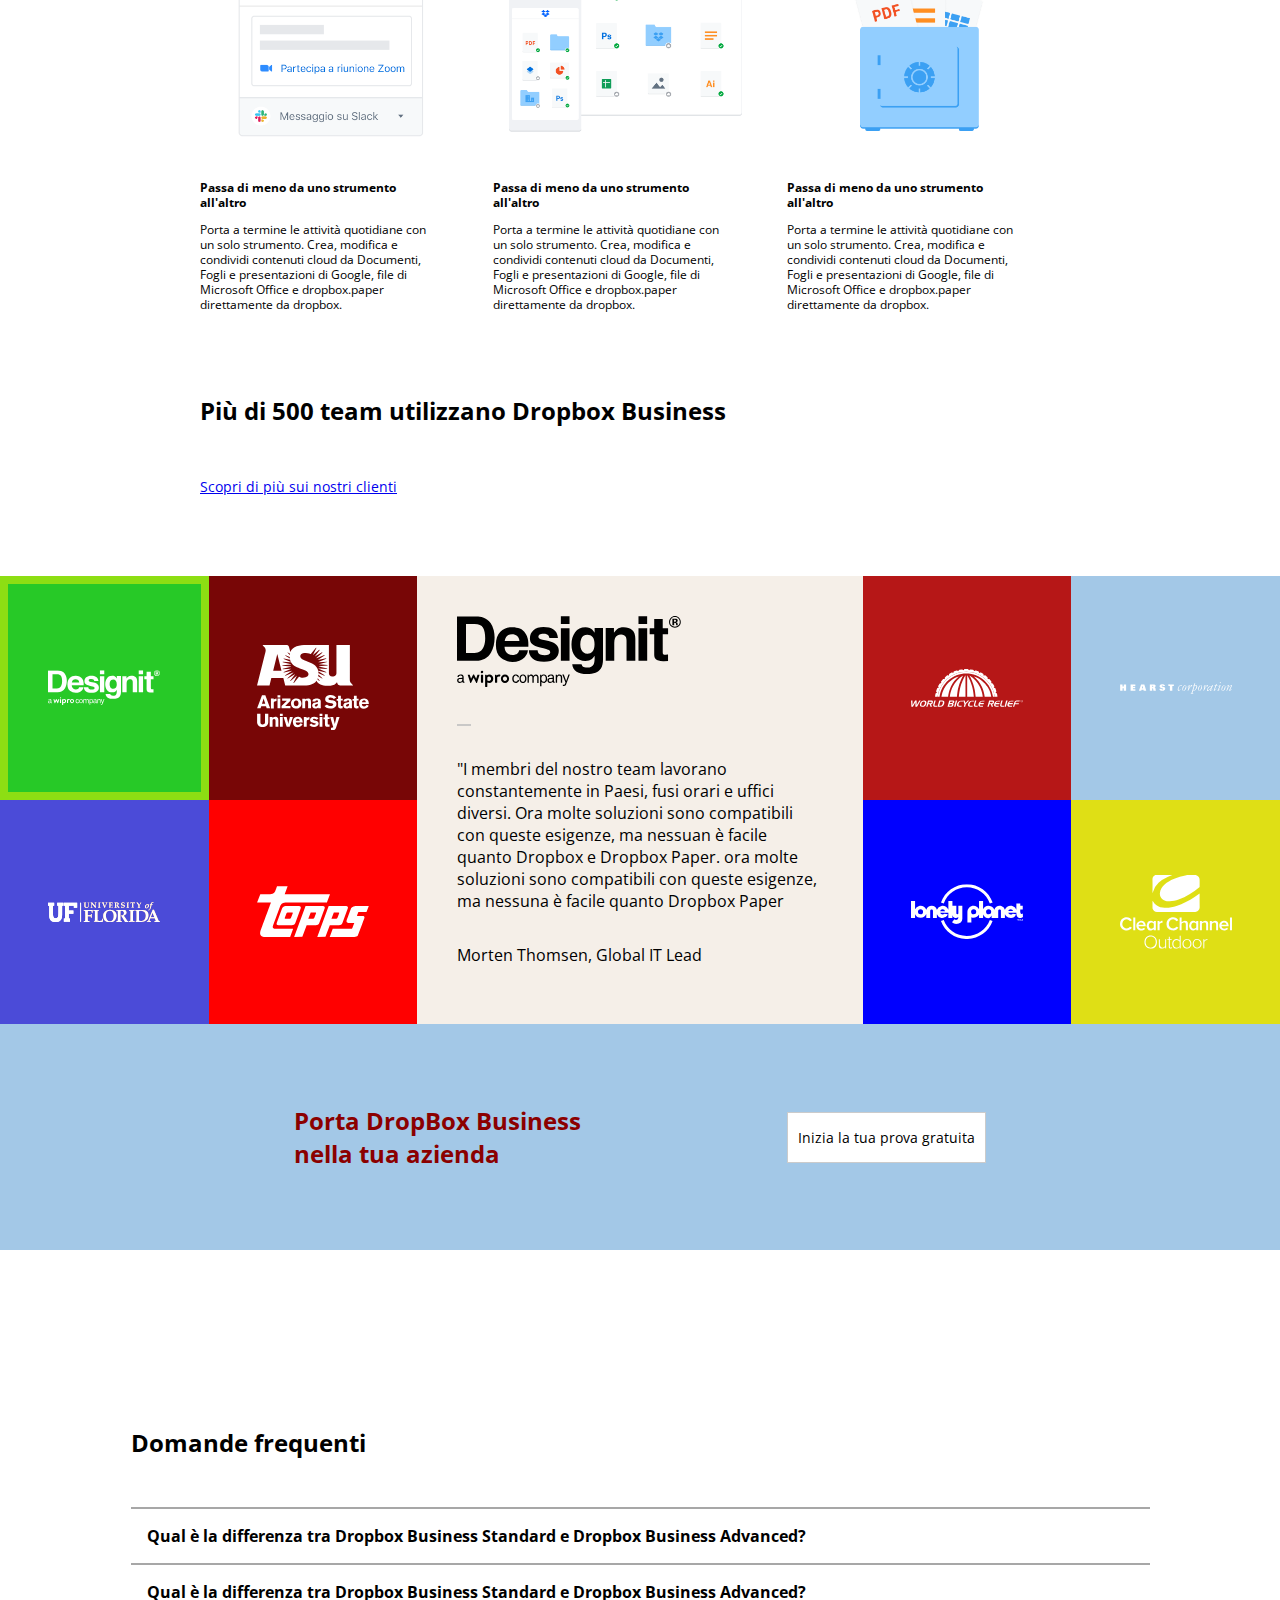
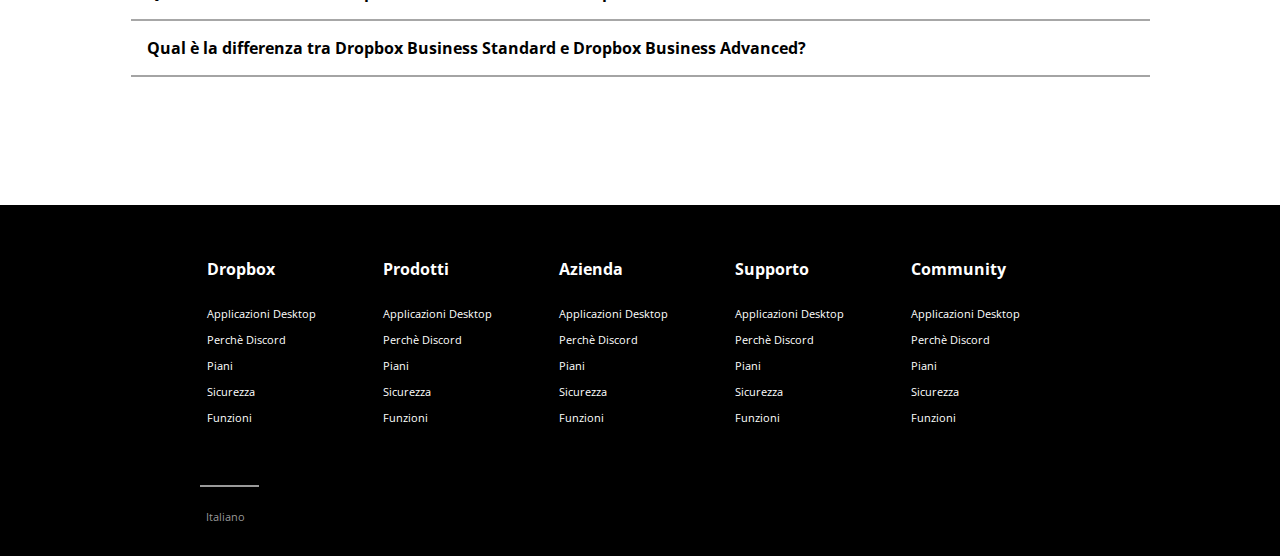
==== commit bf5a5fee: "descrizione aggiunta alle immagini" ====
--- a/bonus/index.html
+++ b/bonus/index.html
@@ -319,7 +319,7 @@
                         <div class="partner-container">
                             <div class="partner-row flex">
                                 <div class="partner-col-img">
-                                    <img class="partner-img" src="./img/partner.png" alt="">
+                                    <img class="partner-img" src="./img/partner.png" alt="partner">
                                 </div>
                                 <div class="img-text-col flex">
                                     <h3>Entra in contatto con un partner dropbox</h3>
@@ -340,7 +340,7 @@
                             
                             <div class="flex flex-row padding-top-1em">
                                 <div class="col-33 padding-right">
-                                    <img class="partner-img" src="./img/business-feature-switching-tools.png" alt="">
+                                    <img class="partner-img" src="./img/business-feature-switching-tools.png" alt="business-feature-switching-tools">
                                     <div class="description-img">
                                         <h4>Passa di meno da uno strumento all'altro</h4>
                                         <p class="font-size-09">Porta a termine le attività quotidiane con un solo strumento. Crea, modifica e condividi contenuti cloud da Documenti, Fogli e presentazioni di Google, file di Microsoft Office e dropbox.paper direttamente da dropbox.</p>
@@ -348,7 +348,7 @@
                                 </div>
                                 
                                 <div class="col-33 padding-right">
-                                    <img class="partner-img" src="./img/business-feature-integrations-it.png" alt="">
+                                    <img class="partner-img" src="./img/business-feature-integrations-it.png" alt="business-feature-integrations-it">
                                     <div class="description-img">
                                         <h4>Passa di meno da uno strumento all'altro</h4>
                                         <p class="">Porta a termine le attività quotidiane con un solo strumento. Crea, modifica e condividi contenuti cloud da Documenti, Fogli e presentazioni di Google, file di Microsoft Office e dropbox.paper direttamente da dropbox.</p>
@@ -356,7 +356,7 @@
                                 </div>
                                 
                                 <div class="col-33 padding-right">
-                                    <img class="partner-img" src="./img/business-feature-coordinate-it.png" alt="">
+                                    <img class="partner-img" src="./img/business-feature-coordinate-it.png" alt="business-feature-coordinate-it">
                                     <div class="description-img">
                                         <h4>Passa di meno da uno strumento all'altro</h4>
                                         <p class="font-size-09">Porta a termine le attività quotidiane con un solo strumento. Crea, modifica e condividi contenuti cloud da Documenti, Fogli e presentazioni di Google, file di Microsoft Office e dropbox.paper direttamente da dropbox.</p>
@@ -366,21 +366,21 @@
 
                             <div class="flex flex-row padding-top-1em">
                                 <div class="col-33 padding-right">
-                                    <img class="partner-img" src="./img/business-feature-integrations-it.png" alt="">
+                                    <img class="partner-img" src="./img/business-feature-integrations-it.png" alt="business-feature-integrations-it">
                                     <div class="description-img">
                                             <h4>Passa di meno da uno strumento all'altro</h4>
                                             <p class="font-size-09">Porta a termine le attività quotidiane con un solo strumento. Crea, modifica e condividi contenuti cloud da Documenti, Fogli e presentazioni di Google, file di Microsoft Office e dropbox.paper direttamente da dropbox.</p>
                                     </div>
                                 </div>                     
                                 <div class="col-33 padding-right">
-                                    <img class="partner-img" src="./img/business-feature-multi-device.png" alt="">
+                                    <img class="partner-img" src="./img/business-feature-multi-device.png" alt="business-feature-multi-device">
                                     <div class="description-img">
                                         <h4>Passa di meno da uno strumento all'altro</h4>
                                         <p class="font-size-09">Porta a termine le attività quotidiane con un solo strumento. Crea, modifica e condividi contenuti cloud da Documenti, Fogli e presentazioni di Google, file di Microsoft Office e dropbox.paper direttamente da dropbox.</p>
                                     </div>
                                 </div>                             
                                 <div class="col-33 padding-right">
-                                    <img class="partner-img" src="./img/business-feature-security.png" alt="">
+                                    <img class="partner-img" src="./img/business-feature-security.png" alt="business-feature-security">
                                     <div class="description-img">
                                         <h4>Passa di meno da uno strumento all'altro</h4>
                                         <p class="font-size-09">Porta a termine le attività quotidiane con un solo strumento. Crea, modifica e condividi contenuti cloud da Documenti, Fogli e presentazioni di Google, file di Microsoft Office e dropbox.paper direttamente da dropbox.</p>
--- a/bonus/css/style.css
+++ b/bonus/css/style.css
@@ -183,6 +183,10 @@
     font-size: 4em;
 } 
 
+.font-size-3em{
+    font-size: 3em;
+}
+
 .font-size-title{
     font-size: 1.5em;
 }
@@ -226,7 +230,7 @@
 
 .title-col{
     width: 60em;
-    margin: 4em auto;
+    margin: 0em auto;
 }
 
 .font-weight-900{
@@ -235,7 +239,6 @@
 
 .big-title{
     padding-top: 1em;
-    margin-top: 0.2em;
     font-weight: bolder;
     font-size: 3em;
 }
@@ -745,15 +748,16 @@
 .padding-left-text{
     padding: 5em 19em 5em 2em;
 }
+
 .row-scthree{
-    width:100vw;
-    height:40em;
+    width: 100%;
+    height: 40em;
     background-color: #1E1919;
     align-items: center;
 }
 
 .col-scthee-45{
-    width:45%;
+    width: 45%;
 }
 
 .col-scthee-55{
@@ -768,3 +772,16 @@
     object-fit:contain;
     background-color: rgb(43, 41, 41);
 }
+
+.img-four{
+    width: 100%;
+    height: 100%;
+    object-fit: cover;
+}
+
+/* Bonus seconda pagina quarta sezione */
+
+.sctfour-row{
+    gap: 15em;
+    padding: 7em 3em 7em 3em;
+}